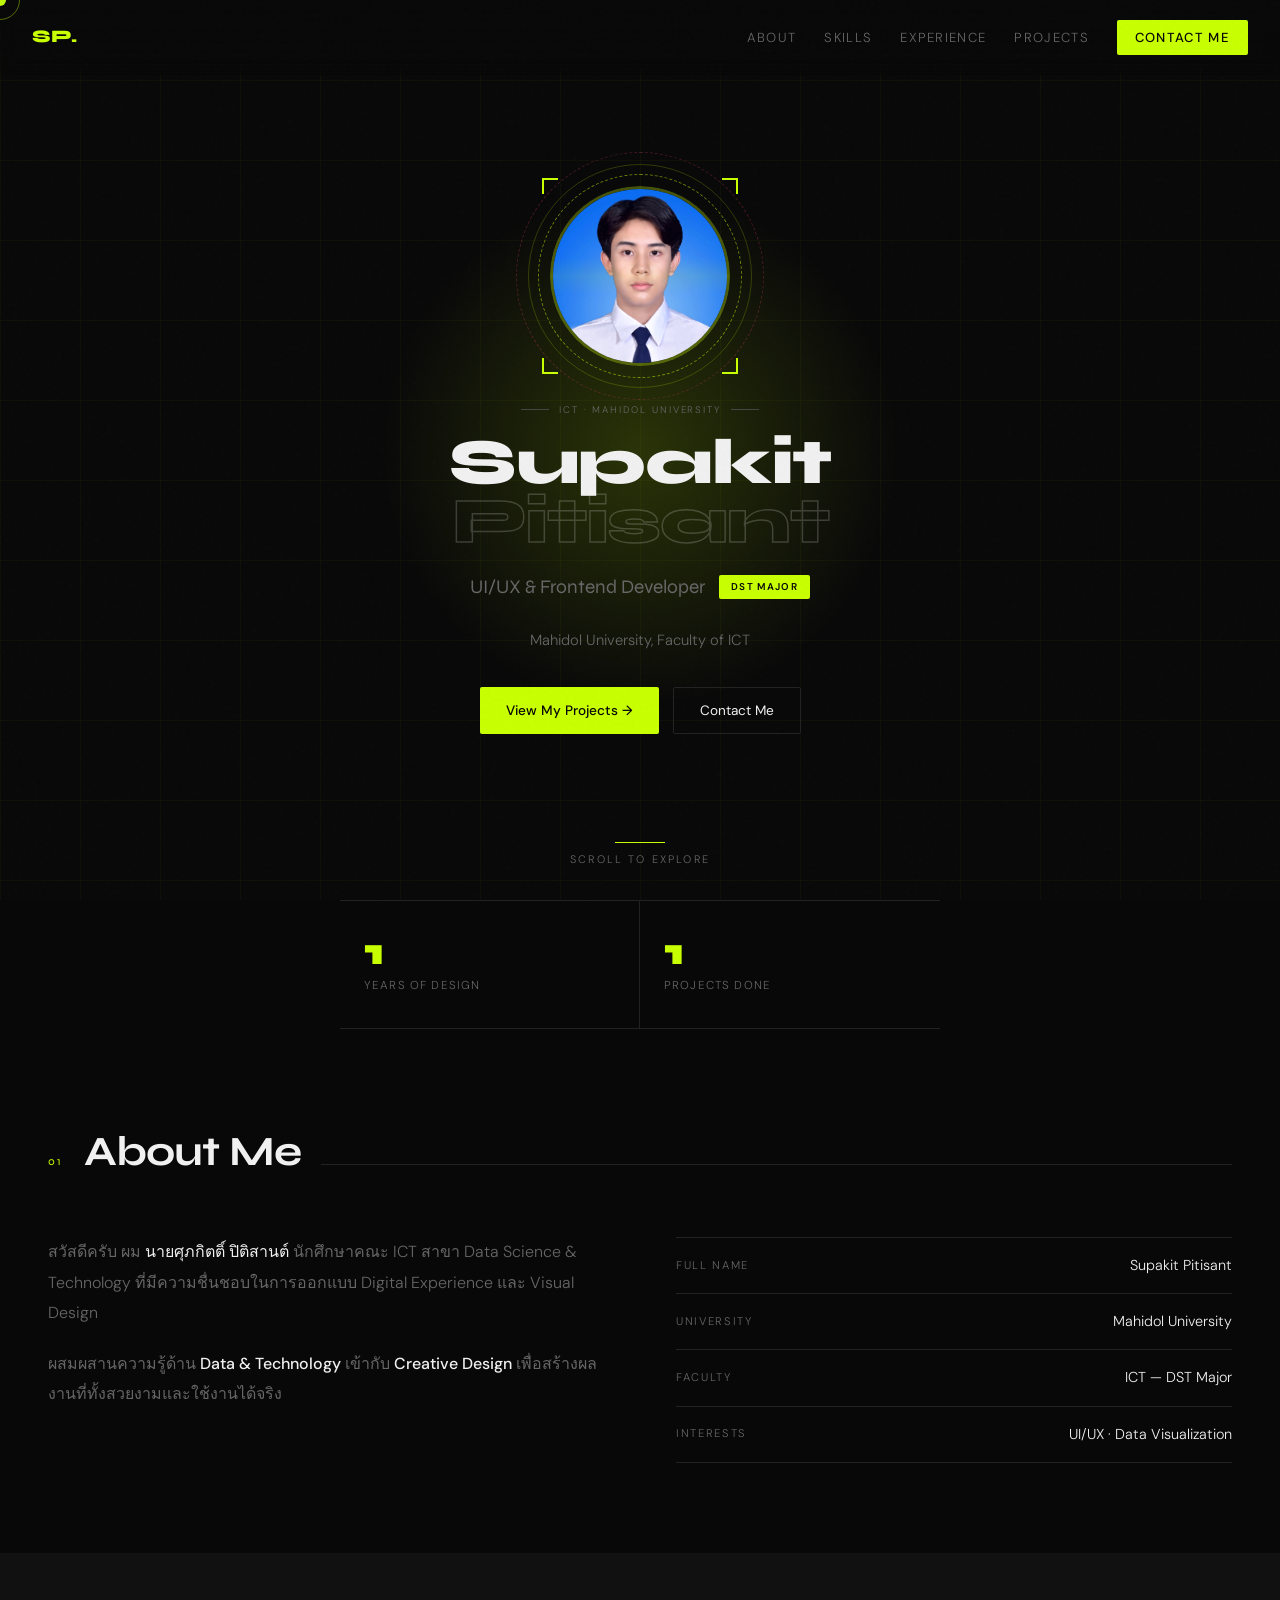
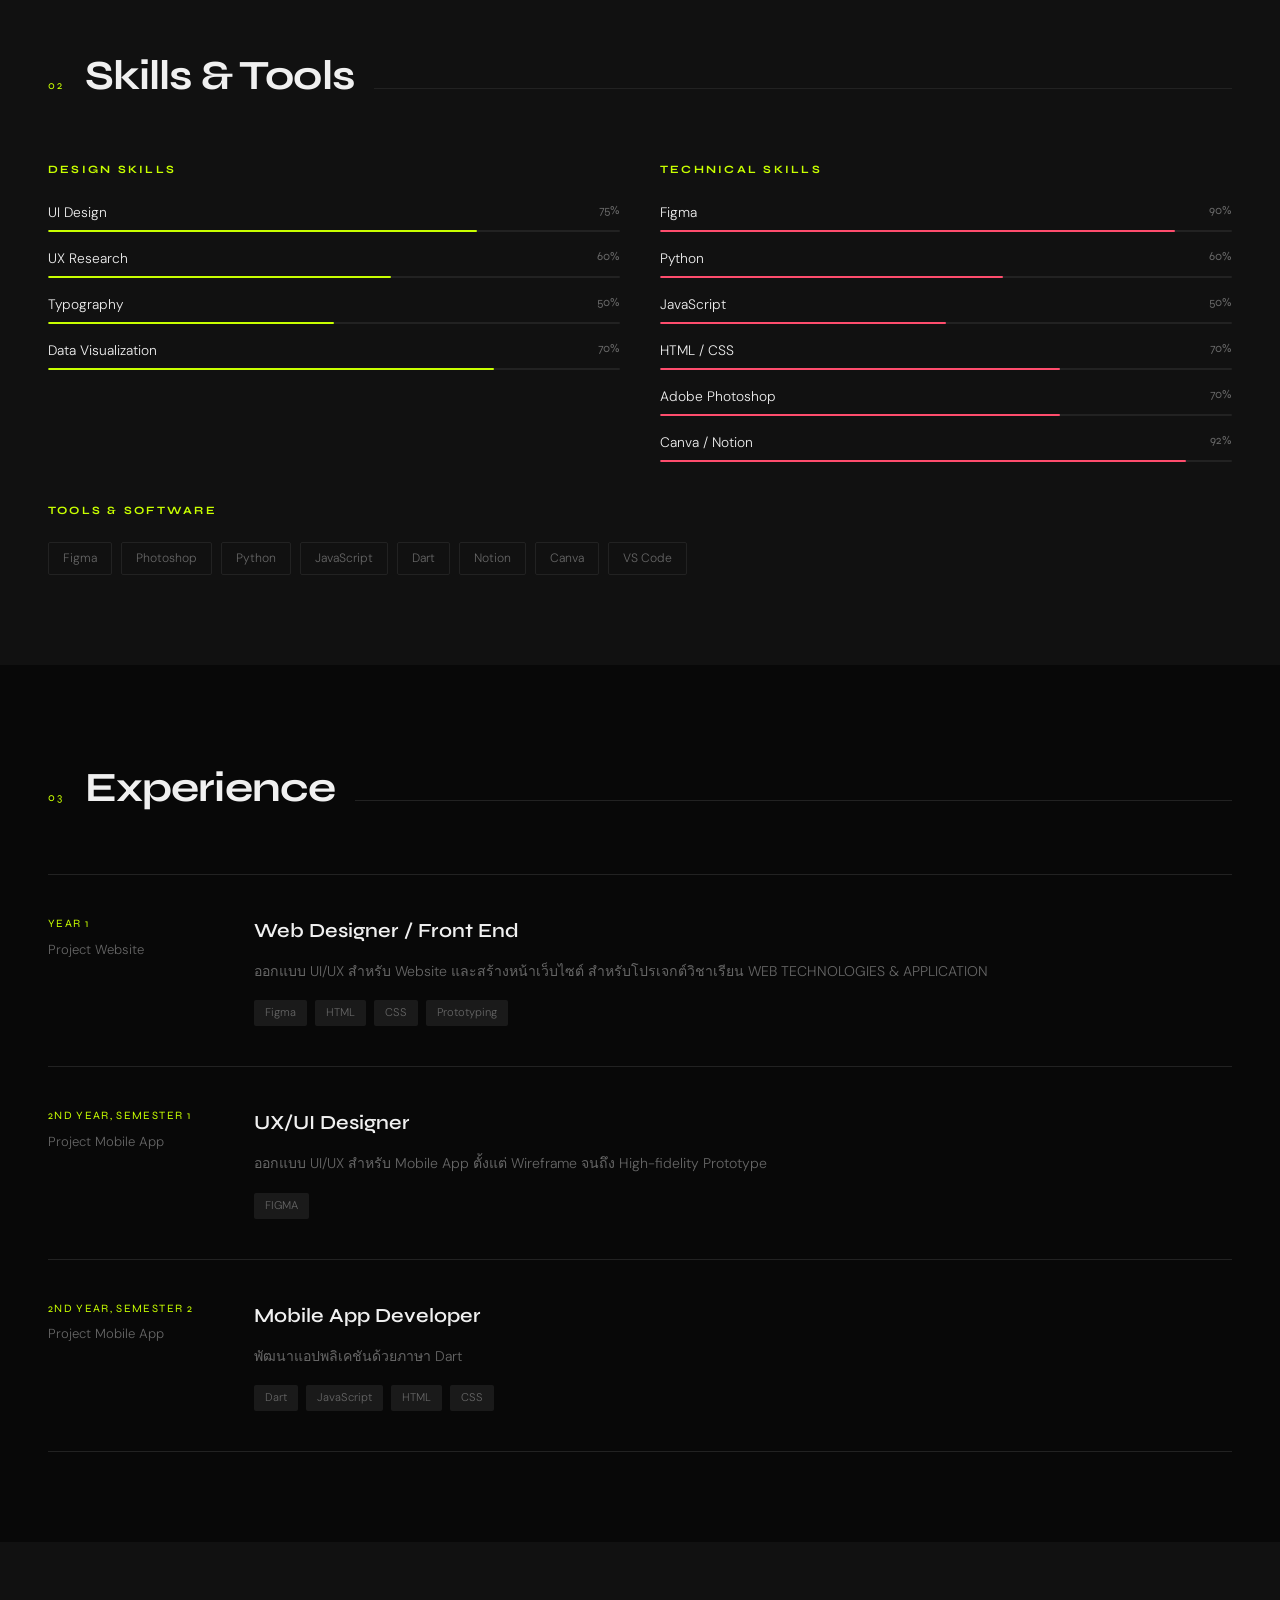
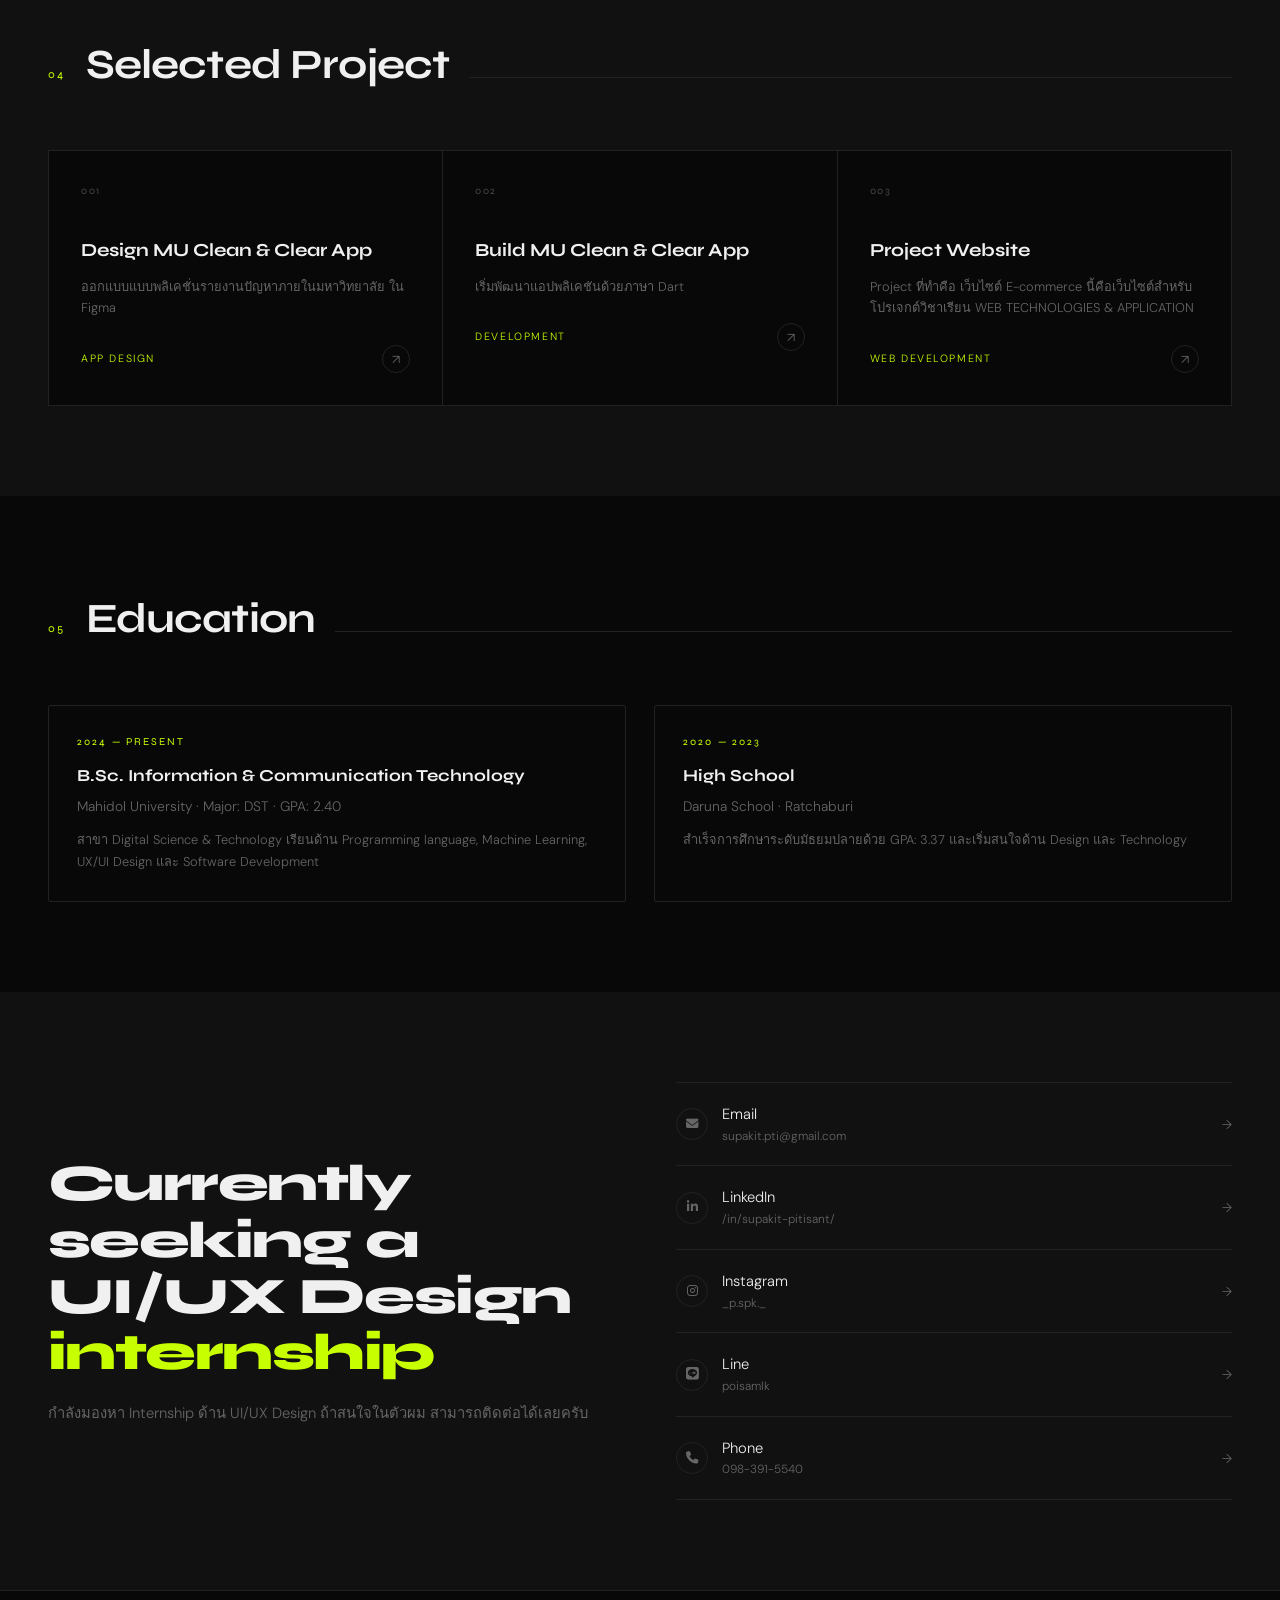
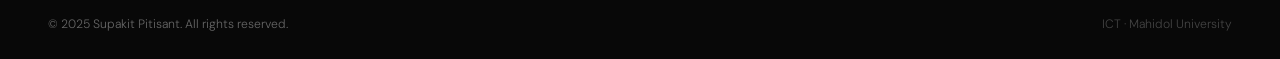
==== index.html @ c816678c "resume" ====
<!DOCTYPE html>
<html lang="th">
<head>
<meta charset="UTF-8">
<meta name="viewport" content="width=device-width, initial-scale=1.0">
<title>Supakit Pitisant</title>
<link href="https://fonts.googleapis.com/css2?family=Syne:wght@400;600;700;800&family=DM+Sans:wght@300;400;500&display=swap" rel="stylesheet">
<link rel="stylesheet" href="https://cdnjs.cloudflare.com/ajax/libs/font-awesome/6.5.0/css/all.min.css">
<link rel="stylesheet" href="style.css">
</head>
<body>

<div class="cursor" id="cursor"></div>
<div class="cursor-ring" id="cursorRing"></div>

<!-- Mobile Nav -->
<div class="mobile-nav" id="mobileNav">
  <button class="mobile-nav-close" id="navClose">&#x2715;</button>
  <a href="#about" onclick="closeMobileNav()">About</a>
  <a href="#skills" onclick="closeMobileNav()">Skills</a>
  <a href="#experience" onclick="closeMobileNav()">Experience</a>
  <a href="#Project" onclick="closeMobileNav()">Projects</a>
  <a href="#contact" onclick="closeMobileNav()">Contact</a>
</div>

<!-- Navigation -->
<nav id="mainNav">
  <div class="nav-logo">SP.</div>
  <div class="nav-links">
    <a href="#about">About</a>
    <a href="#skills">Skills</a>
    <a href="#experience">Experience</a>
    <a href="#Project">Projects</a>
    <a href="#contact" class="nav-cta">Contact Me</a>
  </div>
  <button class="nav-menu-btn" id="menuBtn" onclick="openMobileNav()">
    <span></span><span></span><span></span>
  </button>
</nav>

<!-- HERO -->
<section class="hero">
  <div class="hero-grid-bg"></div>
  <div class="hero-glow"></div>

  <!-- Photo -->
  <div class="hero-photo-section">
    <div class="photo-container">
      <div class="ring ring-1"></div>
      <div class="ring ring-2"></div>
      <div class="ring ring-3"></div>
      <div class="orbit-dot"></div>
      <div class="orbit-dot2"></div>
      <div class="brackets">
        <div class="bracket bracket-tl"></div>
        <div class="bracket bracket-tr"></div>
        <div class="bracket bracket-bl"></div>
        <div class="bracket bracket-br"></div>
      </div>
      <div class="photo-inner">
        <img class="hero-photo" src="photo.jpg" alt="Supakit Pitisant">
      </div>
    </div>
  </div>

  <!-- Text -->
  <div class="hero-content">
    <div class="hero-eyebrow">
      <div class="hero-eyebrow-line"></div>
      <span>ICT &middot; Mahidol University</span>
      <div class="hero-eyebrow-line"></div>
    </div>
    <h1 class="hero-name">
      Supakit<br>
      <span class="hero-name-outline">Pitisant</span>
    </h1>
    <div class="hero-title-row">
      <span class="hero-title-text">UI/UX &amp; Frontend Developer</span>
      <span class="hero-badge">DST Major</span>
    </div>
    <p class="hero-desc">Mahidol University, Faculty of ICT</p>
    <div class="hero-actions">
      <a href="#Project" class="btn-primary">View My Projects &rarr;</a>
      <a href="#contact" class="btn-secondary">Contact Me</a>
    </div>
  </div>

  <div class="hero-scroll">
    <div class="hero-scroll-line"></div>
    <span class="hero-scroll-text">Scroll to explore</span>
  </div>
</section>

<!-- STATS -->
<div class="stats-bar">
  <div class="stat-item reveal">
    <div class="stat-num" data-count="2">0</div>
    <div class="stat-label">Years of Design</div>
  </div>
  <div class="stat-item reveal reveal-delay-1">
    <div class="stat-num" data-count="2">0</div>
    <div class="stat-label">Projects Done</div>
  </div>
</div>

<!-- ABOUT -->
<section id="about">
  <div class="section-header">
    <span class="section-num">01</span>
    <h2 class="section-title">About Me</h2>
    <div class="section-line"></div>
  </div>
  <div class="about-grid">
    <div class="about-text reveal">
      <p>สวัสดีครับ ผม <strong>นายศุภกิตติ์ ปิติสานต์</strong> นักศึกษาคณะ ICT สาขา Data Science &amp; Technology ที่มีความชื่นชอบในการออกแบบ Digital Experience และ Visual Design</p>
      <p>ผสมผสานความรู้ด้าน <strong>Data &amp; Technology</strong> เข้ากับ <strong>Creative Design</strong> เพื่อสร้างผลงานที่ทั้งสวยงามและใช้งานได้จริง</p>
    </div>
    <div class="reveal reveal-delay-1">
      <div class="about-detail-item"><span class="about-detail-label">Full Name</span><span class="about-detail-value">Supakit Pitisant</span></div>
      <div class="about-detail-item"><span class="about-detail-label">University</span><span class="about-detail-value">Mahidol University</span></div>
      <div class="about-detail-item"><span class="about-detail-label">Faculty</span><span class="about-detail-value">ICT &mdash; DST Major</span></div>
      <div class="about-detail-item"><span class="about-detail-label">Interests</span><span class="about-detail-value">UI/UX &middot; Data Visualization </span></div>
  </div>
</section>

<!-- SKILLS -->
<section id="skills" class="skills-section">
  <div class="section-header">
    <span class="section-num">02</span>
    <h2 class="section-title">Skills &amp; Tools</h2>
    <div class="section-line"></div>
  </div>
  <div class="skills-grid">
    <div class="skill-category reveal">
      <h3>Design Skills</h3>
      <div class="skill-items">
        <div class="skill-item"><div class="skill-top"><span class="skill-name">UI Design</span><span class="skill-pct">75%</span></div><div class="skill-bar"><div class="skill-fill" style="--w:75%"></div></div></div>
        <div class="skill-item"><div class="skill-top"><span class="skill-name">UX Research</span><span class="skill-pct">60%</span></div><div class="skill-bar"><div class="skill-fill" style="--w:60%"></div></div></div>
        <div class="skill-item"><div class="skill-top"><span class="skill-name">Typography</span><span class="skill-pct">50%</span></div><div class="skill-bar"><div class="skill-fill" style="--w:50%"></div></div></div>
        <div class="skill-item"><div class="skill-top"><span class="skill-name">Data Visualization</span><span class="skill-pct">70%</span></div><div class="skill-bar"><div class="skill-fill" style="--w:78%"></div></div></div>
      </div>
    </div>
    <div class="skill-category reveal reveal-delay-1">
      <h3>Technical Skills</h3>
      <div class="skill-items">
        <div class="skill-item"><div class="skill-top"><span class="skill-name">Figma</span><span class="skill-pct">90%</span></div><div class="skill-bar"><div class="skill-fill r" style="--w:90%"></div></div></div>
        <div class="skill-item"><div class="skill-top"><span class="skill-name">Python</span><span class="skill-pct">60%</span></div><div class="skill-bar"><div class="skill-fill r" style="--w:60%"></div></div></div>
        <div class="skill-item"><div class="skill-top"><span class="skill-name">JavaScript</span><span class="skill-pct">50%</span></div><div class="skill-bar"><div class="skill-fill r" style="--w:50%"></div></div></div>
        <div class="skill-item"><div class="skill-top"><span class="skill-name">HTML / CSS</span><span class="skill-pct">70%</span></div><div class="skill-bar"><div class="skill-fill r" style="--w:70%"></div></div></div>
        <div class="skill-item"><div class="skill-top"><span class="skill-name">Adobe Photoshop</span><span class="skill-pct">70%</span></div><div class="skill-bar"><div class="skill-fill r" style="--w:70%"></div></div></div>
        <div class="skill-item"><div class="skill-top"><span class="skill-name">Canva / Notion</span><span class="skill-pct">92%</span></div><div class="skill-bar"><div class="skill-fill r" style="--w:92%"></div></div></div>
      </div>
    </div>
  </div>
  <div class="skill-category reveal" style="margin-top:40px">
    <h3>Tools &amp; Software</h3>
    <div class="tools-grid">
      <span class="tool-tag">Figma</span>
      <span class="tool-tag">Photoshop</span>
      <span class="tool-tag">Python</span>
      <span class="tool-tag">JavaScript</span>
      <span class="tool-tag">Dart</span>
      <span class="tool-tag">Notion</span>
      <span class="tool-tag">Canva</span>
      <span class="tool-tag">VS Code</span>
    </div>
  </div>
</section>

<!-- EXPERIENCE -->
<section id="experience">
  <div class="section-header">
    <span class="section-num">03</span>
    <h2 class="section-title">Experience</h2>
    <div class="section-line"></div>
  </div>
  <div>
    <div class="exp-item reveal">
      <div><div class="exp-period">Year 1</div><div class="exp-company">Project Website</div></div>
      <div><div class="exp-role">Web Designer / Front End</div><p class="exp-desc">ออกแบบ UI/UX สำหรับ Website และสร้างหน้าเว็บไซต์ สำหรับโปรเจกต์วิชาเรียน WEB TECHNOLOGIES & APPLICATION</p><div class="exp-tags"><span class="exp-tag">Figma</span><span class="exp-tag">HTML</span><span class="exp-tag">CSS</span><span class="exp-tag">Prototyping</span></div></div>
    </div>
    <div class="exp-item reveal reveal-delay-1">
      <div><div class="exp-period">2nd Year, Semester 1</div><div class="exp-company">Project Mobile App</div></div>
      <div><div class="exp-role">UX/UI Designer </div><p class="exp-desc">ออกแบบ UI/UX สำหรับ Mobile App ตั้งแต่ Wireframe จนถึง High-fidelity Prototype</p><div class="exp-tags"><span class="exp-tag">FIGMA</span></div></div>
    </div>
    <div class="exp-item reveal reveal-delay-2">
      <div><div class="exp-period">2nd Year, Semester 2</div><div class="exp-company">Project Mobile App</div></div>
      <div><div class="exp-role">Mobile App Developer</div><p class="exp-desc">พัฒนาแอปพลิเคชันด้วยภาษา Dart</p><div class="exp-tags"><span class="exp-tag">Dart</span><span class="exp-tag">JavaScript</span><span class="exp-tag">HTML</span><span class="exp-tag">CSS</span></div></div>
    </div>
  </div>
</section>

<!-- Project -->
<section id="Project" class="Projects-section">
  <div class="section-header">
    <span class="section-num">04</span>
    <h2 class="section-title">Selected Project</h2>
    <div class="section-line"></div>
  </div>
  <div class="Projects-grid">
    <a href="Project1.html" class="Project-item reveal"><div class="Project-num">001</div><div class="Project-title">Design MU Clean & Clear App</div><p class="Project-desc">ออกแบบแบบพลิเคชั่นรายงานปัญหาภายในมหาวิทยาลัย ใน Figma</p><div class="Project-footer"><span class="Project-type">App Design</span><div class="Project-arrow">&#x2197;</div></div></a>
    <a href="Project2.html" class="Project-item reveal reveal-delay-1"><div class="Project-num">002</div><div class="Project-title">Build MU Clean & Clear App</div><p class="Project-desc">เริ่มพัฒนาแอปพลิเคชันด้วยภาษา Dart</p><div class="Project-footer"><span class="Project-type">Development</span><div class="Project-arrow">&#x2197;</div></div></a>
    <a href="Project3.html" class="Project-item reveal reveal-delay-2"><div class="Project-num">003</div><div class="Project-title">Project Website</div><p class="Project-desc">Project ที่ทำคือ เว็บไซต์ E-commerce นี้คือเว็บไซต์สำหรับโปรเจกต์วิชาเรียน WEB TECHNOLOGIES & APPLICATION</p><div class="Project-footer"><span class="Project-type">Web Development</span><div class="Project-arrow">&#x2197;</div></div></a>
  </div>
</section>

<!-- EDUCATION -->
<section id="education">
  <div class="section-header">
    <span class="section-num">05</span>
    <h2 class="section-title">Education</h2>
    <div class="section-line"></div>
  </div>
  <div class="edu-grid">
    <div class="edu-item reveal">
      <div class="edu-year">2024 &mdash; Present</div>
      <div class="edu-degree">B.Sc. Information &amp; Communication Technology</div>
      <div class="edu-school">Mahidol University &middot; Major: DST &middot;  GPA: 2.40</div>
      <p class="edu-desc">สาขา Digital Science &amp; Technology เรียนด้าน Programming language, Machine Learning, UX/UI Design และ Software Development</p>
    </div>
    <div class="edu-item reveal reveal-delay-1">
      <div class="edu-year">2020 &mdash; 2023</div>
      <div class="edu-degree">High School</div>
      <div class="edu-school">Daruna School &middot; Ratchaburi</div>
      <p class="edu-desc">สำเร็จการศึกษาระดับมัธยมปลายด้วย GPA: 3.37 และเริ่มสนใจด้าน Design และ Technology</p>
    </div>
  </div>
</section>

<!-- CONTACT -->
<section id="contact" class="contact-section">
  <div class="contact-grid">
    <div class="contact-left reveal">
      <h2>Currently seeking a UI/UX Design<br><span>internship</span></h2>
      <p>กำลังมองหา Internship ด้าน UI/UX Design ถ้าสนใจในตัวผม สามารถติดต่อได้เลยครับ</p>
    </div>
    <div class="contact-links reveal reveal-delay-1">
      <a href="mailto:supakit.pti@gmail.com" class="contact-link">
        <div class="contact-link-left"><div class="contact-link-icon"><i class="fa-solid fa-envelope"></i></div><div><div class="contact-link-name">Email</div><div class="contact-link-handle">supakit.pti@gmail.com</div></div></div>
        <span class="contact-link-arrow">&rarr;</span>
      </a>
      <a href="https://www.linkedin.com/in/supakit-pitisant/" class="contact-link" target="_blank">
        <div class="contact-link-left"><div class="contact-link-icon"><i class="fa-brands fa-linkedin-in"></i></div><div><div class="contact-link-name">LinkedIn</div><div class="contact-link-handle">/in/supakit-pitisant/</div></div></div>
        <span class="contact-link-arrow">&rarr;</span>
      </a>
      <a href="https://www.instagram.com/_p.spk._/" class="contact-link" target="_blank">
        <div class="contact-link-left"><div class="contact-link-icon"><i class="fa-brands fa-instagram"></i></div><div><div class="contact-link-name">Instagram</div><div class="contact-link-handle">_p.spk._</div></div></div>
        <span class="contact-link-arrow">&rarr;</span>
      </a>
      <a href="https://line.me/ti/p/kEyhdlgzWU" class="contact-link" target="_blank">
        <div class="contact-link-left"><div class="contact-link-icon"><i class="fa-brands fa-line"></i></div><div><div class="contact-link-name">Line</div><div class="contact-link-handle">poisamlk</div></div></div>
        <span class="contact-link-arrow">&rarr;</span>
      </a>
      <a href="tel:+66989895540" class="contact-link">
        <div class="contact-link-left"><div class="contact-link-icon"><i class="fa-solid fa-phone"></i></div><div><div class="contact-link-name">Phone</div><div class="contact-link-handle">098-391-5540</div></div></div>
        <span class="contact-link-arrow">&rarr;</span>
      </a>
    </div>
  </div>
</section>

<footer>
  <span class="footer-copy">&copy; 2025 Supakit Pitisant. All rights reserved.</span>
  <span class="footer-made">ICT &middot; Mahidol University</span>
</footer>

<script src="script.js"></script>
</body>
</html>
---- style.css ----
/* ===== RESET & VARIABLES ===== */
:root {
  --bg: #080808;
  --surface: #111;
  --surface2: #1a1a1a;
  --border: #222;
  --accent: #C8FF00;
  --accent2: #FF4D6D;
  --text: #F0F0F0;
  --muted: #666;
  --muted2: #444;
}

*, *::before, *::after { box-sizing: border-box; margin: 0; padding: 0; }
html { scroll-behavior: smooth; }
body {
  background: var(--bg);
  color: var(--text);
  font-family: "DM Sans", sans-serif;
  font-weight: 300;
  line-height: 1.6;
  overflow-x: hidden;
  cursor: none;
}
body::before {
  content: "";
  position: fixed;
  inset: 0;
  background-image: url("data:image/svg+xml,%3Csvg viewBox='0 0 256 256' xmlns='http://www.w3.org/2000/svg'%3E%3Cfilter id='n'%3E%3CfeTurbulence type='fractalNoise' baseFrequency='0.9' numOctaves='4' stitchTiles='stitch'/%3E%3C/filter%3E%3Crect width='100%25' height='100%25' filter='url(%23n)' opacity='0.04'/%3E%3C/svg%3E");
  pointer-events: none;
  z-index: 1000;
  opacity: .5;
}

/* ===== CURSOR ===== */
.cursor {
  position: fixed; width: 12px; height: 12px;
  background: var(--accent); border-radius: 50%;
  pointer-events: none; z-index: 9999;
  transform: translate(-50%, -50%);
  transition: width .3s, height .3s;
  mix-blend-mode: difference;
}
.cursor-ring {
  position: fixed; width: 40px; height: 40px;
  border: 1px solid rgba(200,255,0,.4); border-radius: 50%;
  pointer-events: none; z-index: 9998;
  transform: translate(-50%, -50%);
  transition: width .3s, height .3s, border-color .3s;
}
.cursor.hover { width: 20px; height: 20px; }
.cursor-ring.hover { width: 60px; height: 60px; border-color: var(--accent); }

/* ===== NAVIGATION ===== */
nav {
  position: fixed; top: 0; left: 0; right: 0;
  z-index: 100; padding: 20px 32px;
  display: flex; justify-content: space-between; align-items: center;
  background: linear-gradient(to bottom, rgba(8,8,8,.9), transparent);
  backdrop-filter: blur(10px);
  transition: background .3s;
}
.nav-logo { font-family: "Syne", sans-serif; font-weight: 800; font-size: 1.1rem; color: var(--accent); }
.nav-links { display: flex; gap: 28px; align-items: center; }
.nav-links a {
  color: var(--muted); text-decoration: none;
  font-size: .82rem; letter-spacing: .1em; text-transform: uppercase;
  transition: color .3s; cursor: none;
}
.nav-links a:hover { color: var(--accent); }
.nav-cta { background: var(--accent) !important; color: var(--bg) !important; padding: 7px 18px !important; border-radius: 2px; font-weight: 500 !important; }
.nav-cta:hover { background: #fff !important; }
.nav-menu-btn { display: none; flex-direction: column; gap: 5px; background: none; border: none; cursor: none; padding: 4px; }
.nav-menu-btn span { display: block; width: 22px; height: 1.5px; background: var(--text); }
.mobile-nav {
  display: none; position: fixed; inset: 0;
  background: var(--bg); z-index: 99;
  flex-direction: column; justify-content: center; align-items: center; gap: 32px;
}
.mobile-nav.open { display: flex; }
.mobile-nav a { font-family: "Syne", sans-serif; font-size: 1.8rem; font-weight: 700; color: var(--text); text-decoration: none; transition: color .3s; cursor: none; }
.mobile-nav a:hover { color: var(--accent); }
.mobile-nav-close { position: absolute; top: 20px; right: 32px; font-size: 1.5rem; background: none; border: none; color: var(--text); cursor: none; }

/* ===== HERO ===== */
.hero {
  min-height: 100vh;
  display: flex; flex-direction: column;
  justify-content: center; align-items: center;
  padding: 100px 20px 80px;
  position: relative; overflow: hidden; text-align: center;
}
.hero-grid-bg {
  position: absolute; inset: 0;
  background-image: linear-gradient(rgba(200,255,0,.03) 1px, transparent 1px), linear-gradient(90deg, rgba(200,255,0,.03) 1px, transparent 1px);
  background-size: 80px 80px;
  animation: gridShift 20s linear infinite;
}
@keyframes gridShift { 0% { transform: translateY(0); } 100% { transform: translateY(80px); } }

.hero-glow {
  position: absolute; width: 700px; height: 500px;
  background: radial-gradient(circle, rgba(200, 255, 0, 0.171) 0%, transparent 60%);
  top: 50%; left: 50%; transform: translate(-50%, -50%);
  border-radius: 50%;
  animation: glowPulse 4.5s ease-in-out infinite;
  pointer-events: none;
}
@keyframes glowPulse {
  0%, 100% { opacity: .5; transform: translate(-50%, -50%) scale(1); }
  50% { opacity: 1; transform: translate(-50%, -50%) scale(1.1); }
}

/* ===== PHOTO FRAME ===== */
.hero-photo-section {
  position: relative; z-index: 1;
  margin-bottom: 36px;
  opacity: 0; animation: fadeUp .9s ease forwards .1s;
}
.photo-container { position: relative; width: 180px; height: 180px; margin: 0 auto; }
.ring { position: absolute; border-radius: 50%; pointer-events: none; }
.ring-1 { inset: -12px; border: 1.5px dashed rgba(200,255,0,.5); animation: spinCW 8s linear infinite; }
.ring-2 { inset: -22px; border: 1px solid rgba(200,255,0,.2); animation: spinCCW 12s linear infinite; }
.ring-3 { inset: -34px; border: 1.5px dashed rgba(255,77,109,.25); animation: spinCW 18s linear infinite; }
.brackets { position: absolute; inset: -8px; animation: bracketPulse 3s ease-in-out infinite; }
.bracket { position: absolute; width: 16px; height: 16px; border-color: var(--accent); border-style: solid; }
.bracket-tl { top: 0; left: 0; border-width: 2px 0 0 2px; }
.bracket-tr { top: 0; right: 0; border-width: 2px 2px 0 0; }
.bracket-bl { bottom: 0; left: 0; border-width: 0 0 2px 2px; }
.bracket-br { bottom: 0; right: 0; border-width: 0 2px 2px 0; }
@keyframes bracketPulse { 0%, 100% { inset: -8px; opacity: 1; } 50% { inset: -14px; opacity: .6; } }
.orbit-dot {
  position: absolute; width: 7px; height: 7px;
  top: 50%; left: 50%; margin: -3.5px;
  border-radius: 50%; background: var(--accent); box-shadow: 0 0 10px var(--accent);
  animation: orbitDot 3s linear infinite;
}
@keyframes orbitDot { 0% { transform: rotate(0deg) translateX(102px); } 100% { transform: rotate(360deg) translateX(102px); } }
.orbit-dot2 {
  position: absolute; width: 5px; height: 5px;
  top: 50%; left: 50%; margin: -2.5px;
  border-radius: 50%; background: var(--accent2); box-shadow: 0 0 8px var(--accent2);
  animation: orbitDot2 5s linear infinite;
}
@keyframes orbitDot2 { 0% { transform: rotate(180deg) translateX(112px); } 100% { transform: rotate(540deg) translateX(112px); } }
.photo-inner { position: relative; width: 180px; height: 180px; border-radius: 50%; overflow: hidden; }
.photo-inner::after {
  content: ""; position: absolute; inset: 0;
  background: linear-gradient(180deg, transparent 40%, rgba(200,255,0,.08) 50%, transparent 60%);
  animation: scanLine 3s ease-in-out infinite; border-radius: 50%;
}
@keyframes scanLine { 0%, 100% { transform: translateY(-100%); } 50% { transform: translateY(100%); } }
.hero-photo { width: 100%; height: 100%; object-fit: cover; object-position: top; border-radius: 50%; filter: grayscale(10%) contrast(1.08); border: 3px solid rgba(200,255,0,.3); }
@keyframes spinCW { 0% { transform: rotate(0deg); } 100% { transform: rotate(360deg); } }
@keyframes spinCCW { 0% { transform: rotate(0deg); } 100% { transform: rotate(-360deg); } }

/* ===== HERO TEXT ===== */
.hero-content { position: relative; z-index: 1; width: 100%; max-width: 550px; display: flex; flex-direction: column; align-items: center;}
.hero-eyebrow { display: flex; align-items: center; justify-content: center; gap: 10px; margin-bottom: 16px; opacity: 0; animation: fadeUp .8s ease forwards .3s; }
.hero-eyebrow span { font-size: .6rem; letter-spacing: .2em; text-transform: uppercase; color: var(--muted); }
.hero-eyebrow-line { width: 28px; height: 1px; background: var(--muted2); }
.hero-name {
  font-family: "Syne", sans-serif;
  font-size: clamp(3rem, 5vw, 7.5rem);
  font-weight: 800; line-height: .93; letter-spacing: -.02em;
  opacity: 0; animation: fadeUp .9s ease forwards .5s;
  width: 100%; text-align: center; display: block; margin: 0 auto;
}
.hero-name-outline { display: block; color: transparent; -webkit-text-stroke: 1.5px rgba(240,240,240,.2); }
.hero-title-row { display: flex; align-items: center; justify-content: center; gap: 14px; margin-top: 20px; margin-bottom: 24px; flex-wrap: wrap; opacity: 0; animation: fadeUp .8s ease forwards .7s; }
.hero-title-text { font-family: "Syne", sans-serif; font-size: clamp(.9rem, 3.5vw, 1.2rem); font-weight: 400; color: var(--muted); }
.hero-badge { background: var(--accent); color: var(--bg); font-size: .62rem; font-weight: 600; letter-spacing: .12em; text-transform: uppercase; padding: 4px 12px; border-radius: 2px; }
.hero-desc { max-width: 440px; color: var(--muted); font-size: .92rem; line-height: 1.9; opacity: 0; animation: fadeUp .8s ease forwards .9s; text-align: center; }
.hero-actions { display: flex; gap: 14px; margin-top: 32px; justify-content: center; flex-wrap: wrap; opacity: 0; animation: fadeUp .8s ease forwards 1.1s; }
.btn-primary {
  background: var(--accent); color: var(--bg); border: none;
  padding: 12px 26px; font-family: "DM Sans", sans-serif;
  font-size: .85rem; font-weight: 500; cursor: none;
  text-decoration: none; display: inline-flex; align-items: center; gap: 8px;
  transition: background .3s, transform .3s; border-radius: 2px;
}
.btn-primary:hover { background: #fff; transform: translateY(-2px); }
.btn-secondary {
  background: transparent; color: var(--text); border: 1px solid var(--border);
  padding: 12px 26px; font-family: "DM Sans", sans-serif;
  font-size: .85rem; font-weight: 400; cursor: none;
  text-decoration: none; display: inline-flex; align-items: center; gap: 8px;
  transition: border-color .3s, color .3s, transform .3s; border-radius: 2px;
}
.btn-secondary:hover { border-color: var(--accent); color: var(--accent); transform: translateY(-2px); }
.hero-scroll { position: absolute; bottom: 32px; left: 0; right: 0; margin: 0 auto; width: fit-content; display: flex; flex-direction: column; align-items: center; justify-content: center; gap: 8px; opacity: 0; animation: fadeUp .8s ease forwards 1.3s; }
.hero-scroll-line { width: 50px; height: 1px; background: var(--muted2); overflow: hidden; }
.hero-scroll-line::after { content: ""; display: block; width: 100%; height: 100%; background: var(--accent); animation: scrollLine 2s ease-in-out infinite; }
@keyframes scrollLine { 0% { transform: translateX(-100%); } 100% { transform: translateX(100%); } }
.hero-scroll-text { font-size: .68rem; letter-spacing: .2em; text-transform: uppercase; color: var(--muted); }

/* ===== STATS ===== */
.stats-bar { border-top: 1px solid var(--border); border-bottom: 1px solid var(--border); display: grid; grid-template-columns: repeat(2, 1fr); max-width: 600px; margin: 0 auto; }
.stat-item { padding: 32px 24px; border-right: 1px solid var(--border); position: relative; overflow: hidden; transition: background .4s; }
.stat-item:last-child { border-right: none; }
.stat-item::before { content: ""; position: absolute; bottom: 0; left: 0; right: 0; height: 2px; background: var(--accent); transform: scaleX(0); transition: transform .4s; transform-origin: left; }
.stat-item:hover::before { transform: scaleX(1); }
.stat-item:hover { background: var(--surface); }
.stat-num { font-family: "Syne", sans-serif; font-size: 2.4rem; font-weight: 800; color: var(--accent); line-height: 1; margin-bottom: 6px; }
.stat-label { font-size: .72rem; color: var(--muted); letter-spacing: .1em; text-transform: uppercase; }

/* ===== SECTIONS ===== */
section { padding: 90px 48px; }
.section-header { display: flex; align-items: baseline; gap: 20px; margin-bottom: 52px; }
.section-num { font-family: "Syne", sans-serif; font-size: .72rem; color: var(--accent); letter-spacing: .2em; }
.section-title { font-family: "Syne", sans-serif; font-size: clamp(1.8rem, 3.5vw, 2.6rem); font-weight: 700; letter-spacing: -.02em; }
.section-line { flex: 1; height: 1px; background: var(--border); margin-bottom: 4px; }

/* ===== ABOUT ===== */
.about-grid { display: grid; grid-template-columns: 1fr 1fr; gap: 72px; align-items: start; }
.about-text p { color: var(--muted); font-size: 1rem; line-height: 1.9; margin-bottom: 20px; }
.about-text p strong { color: var(--text); font-weight: 500; }
.about-detail-item { display: flex; justify-content: space-between; align-items: center; padding: 16px 0; border-bottom: 1px solid var(--border); }
.about-detail-item:first-child { border-top: 1px solid var(--border); }
.about-detail-label { font-size: .7rem; letter-spacing: .15em; text-transform: uppercase; color: var(--muted); }
.about-detail-value { font-size: .9rem; }

/* ===== SKILLS ===== */
.skills-section { background: var(--surface); }
.skills-grid { display: grid; grid-template-columns: repeat(2, 1fr); gap: 40px; }
.skill-category h3 { font-family: "Syne", sans-serif; font-size: .7rem; letter-spacing: .2em; text-transform: uppercase; color: var(--accent); margin-bottom: 22px; }
.skill-items { display: flex; flex-direction: column; gap: 15px; }
.skill-top { display: flex; justify-content: space-between; margin-bottom: 7px; }
.skill-name { font-size: .86rem; }
.skill-pct { font-size: .76rem; color: var(--muted); font-family: "Syne", sans-serif; }
.skill-bar { height: 2px; background: var(--border); border-radius: 1px; overflow: hidden; }
.skill-fill { height: 100%; background: var(--accent); border-radius: 1px; width: 0; transition: width 1.2s cubic-bezier(.4,0,.2,1); }
.skill-fill.animate { width: var(--w); }
.skill-fill.r { background: var(--accent2); }
.tools-grid { display: flex; flex-wrap: wrap; gap: 9px; margin-top: 8px; }
.tool-tag { border: 1px solid var(--border); padding: 6px 14px; font-size: .76rem; color: var(--muted); transition: border-color .3s, color .3s; border-radius: 2px; cursor: none; }
.tool-tag:hover { border-color: var(--accent); color: var(--accent); }

/* ===== EXPERIENCE ===== */
.exp-item { display: grid; grid-template-columns: 170px 1fr; gap: 36px; padding: 40px 0; border-bottom: 1px solid var(--border); }
.exp-item:first-child { border-top: 1px solid var(--border); }
.exp-period { font-family: "Syne", sans-serif; font-size: .7rem; letter-spacing: .12em; color: var(--accent); text-transform: uppercase; margin-bottom: 6px; }
.exp-company { font-size: .82rem; color: var(--muted); }
.exp-role { font-family: "Syne", sans-serif; font-size: 1.25rem; font-weight: 600; margin-bottom: 12px; }
.exp-desc { color: var(--muted); font-size: .88rem; line-height: 1.8; margin-bottom: 16px; }
.exp-tags { display: flex; flex-wrap: wrap; gap: 8px; }
.exp-tag { background: var(--surface2); font-size: .7rem; padding: 4px 11px; color: var(--muted); border-radius: 2px; }

/* ===== Projects ===== */
.Projects-section { background: var(--surface); }
.Projects-grid { display: grid; grid-template-columns: repeat(3, 1fr); gap: 1px; background: var(--border); border: 1px solid var(--border); }
.Project-item { background: var(--bg); padding: 32px; position: relative; overflow: hidden; transition: background .4s; cursor: none; color: var(--text); text-decoration: none; }
.Project-item:hover { background: var(--surface2); }
.Project-num { font-family: "Syne", sans-serif; font-size: .66rem; color: var(--muted2); letter-spacing: .15em; margin-bottom: 36px; }
.Project-title { font-family: "Syne", sans-serif; font-size: 1.15rem; font-weight: 700; margin-bottom: 10px; color: var(--text); }
.Project-desc { font-size: .8rem; color: var(--muted); line-height: 1.7; margin-bottom: 26px; }
.Project-footer { display: flex; justify-content: space-between; align-items: center; }
.Project-type { font-size: .66rem; color: var(--accent); letter-spacing: .15em; text-transform: uppercase; }
.Project-arrow { width: 28px; height: 28px; border: 1px solid var(--border); display: flex; align-items: center; justify-content: center; font-size: .82rem; color: var(--muted); transition: border-color .3s, color .3s, transform .3s; border-radius: 50%; }
.Project-item:hover .Project-arrow { border-color: var(--accent); color: var(--accent); transform: rotate(45deg); }

/* ===== EDUCATION ===== */
.edu-grid { display: grid; grid-template-columns: 1fr 1fr; gap: 28px; }
.edu-item { border: 1px solid var(--border); padding: 28px; transition: border-color .4s; border-radius: 2px; }
.edu-item:hover { border-color: var(--accent); }
.edu-year { font-family: "Syne", sans-serif; font-size: .66rem; letter-spacing: .2em; color: var(--accent); text-transform: uppercase; margin-bottom: 12px; }
.edu-degree { font-family: "Syne", sans-serif; font-size: 1.05rem; font-weight: 700; margin-bottom: 6px; }
.edu-school { font-size: .86rem; color: var(--muted); margin-bottom: 12px; }
.edu-desc { font-size: .8rem; color: var(--muted); line-height: 1.7; }

/* ===== CONTACT ===== */
.contact-section { background: var(--surface); position: relative; overflow: hidden; }
.contact-grid { display: grid; grid-template-columns: 1fr 1fr; gap: 72px; align-items: center; }
.contact-left h2 { font-family: "Syne", sans-serif; font-size: clamp(2rem, 4vw, 3.2rem); font-weight: 800; line-height: 1.1; letter-spacing: -.03em; margin-bottom: 18px; }
.contact-left h2 span { color: var(--accent); }
.contact-left p { color: var(--muted); line-height: 1.8; font-size: .92rem; }
.contact-links { display: flex; flex-direction: column; }
.contact-link { display: flex; justify-content: space-between; align-items: center; padding: 20px 0; border-bottom: 1px solid var(--border); text-decoration: none; color: var(--text); transition: padding-left .3s; cursor: none; }
.contact-link:first-child { border-top: 1px solid var(--border); }
.contact-link:hover { padding-left: 12px; }
.contact-link:hover .contact-link-name { color: var(--accent); }
.contact-link-left { display: flex; align-items: center; gap: 14px; }
.contact-link-icon { width: 32px; height: 32px; border: 1px solid var(--border); display: flex; align-items: center; justify-content: center; font-size: .78rem; border-radius: 50%; color: var(--muted); transition: border-color .3s, color .3s; }
.contact-link:hover .contact-link-icon { border-color: var(--accent); color: var(--accent); }
.contact-link-name { font-size: .92rem; transition: color .3s; }
.contact-link-handle { font-size: .74rem; color: var(--muted); }
.contact-link-arrow { color: var(--muted); font-size: .82rem; transition: transform .3s, color .3s; }
.contact-link:hover .contact-link-arrow { transform: translateX(6px); color: var(--accent); }

/* ===== FOOTER ===== */
footer { padding: 24px 48px; border-top: 1px solid var(--border); display: flex; justify-content: space-between; align-items: center; }
.footer-copy { font-size: .76rem; color: var(--muted); }
.footer-made { font-size: .76rem; color: var(--muted2); }

/* ===== ANIMATIONS ===== */
@keyframes fadeUp { from { opacity: 0; transform: translateY(28px); } to { opacity: 1; transform: translateY(0); } }
.reveal { opacity: 0; transform: translateY(36px); transition: opacity .8s ease, transform .8s ease; }
.reveal.visible { opacity: 1; transform: translateY(0); }
.reveal-delay-1 { transition-delay: .12s; }
.reveal-delay-2 { transition-delay: .24s; }
.reveal-delay-3 { transition-delay: .36s; }

/* ===== RESPONSIVE ===== */
@media (max-width: 1024px) {
  nav { padding: 18px 20px; }
  .nav-links { display: none; }
  .nav-menu-btn { display: flex; }
  section { padding: 64px 20px; }
  .stat-item { padding: 24px 20px; }
  .stat-item:nth-child(2) { border-right: none; }
  .about-grid, .contact-grid { grid-template-columns: 1fr; gap: 40px; }
  .skills-grid { grid-template-columns: 1fr; }
  .Projects-grid { grid-template-columns: 1fr 1fr; }
  .exp-item { grid-template-columns: 1fr; gap: 8px; }
  .edu-grid { grid-template-columns: 1fr; }
  footer { flex-direction: column; gap: 8px; text-align: center; }
}
@media (max-width: 600px) {
  .hero { padding: 90px 16px 70px; }
  .hero-name { font-size: clamp(2rem, 13vw, 3.5rem); }
  .Projects-grid { grid-template-columns: 1fr; }
  .stats-bar { grid-template-columns: 1fr 1fr; }
  .stat-num { font-size: 2rem; }
  .section-line { display: none; }
  .photo-container { width: 130px; height: 130px; }
  .photo-inner { width: 130px; height: 130px; }
}
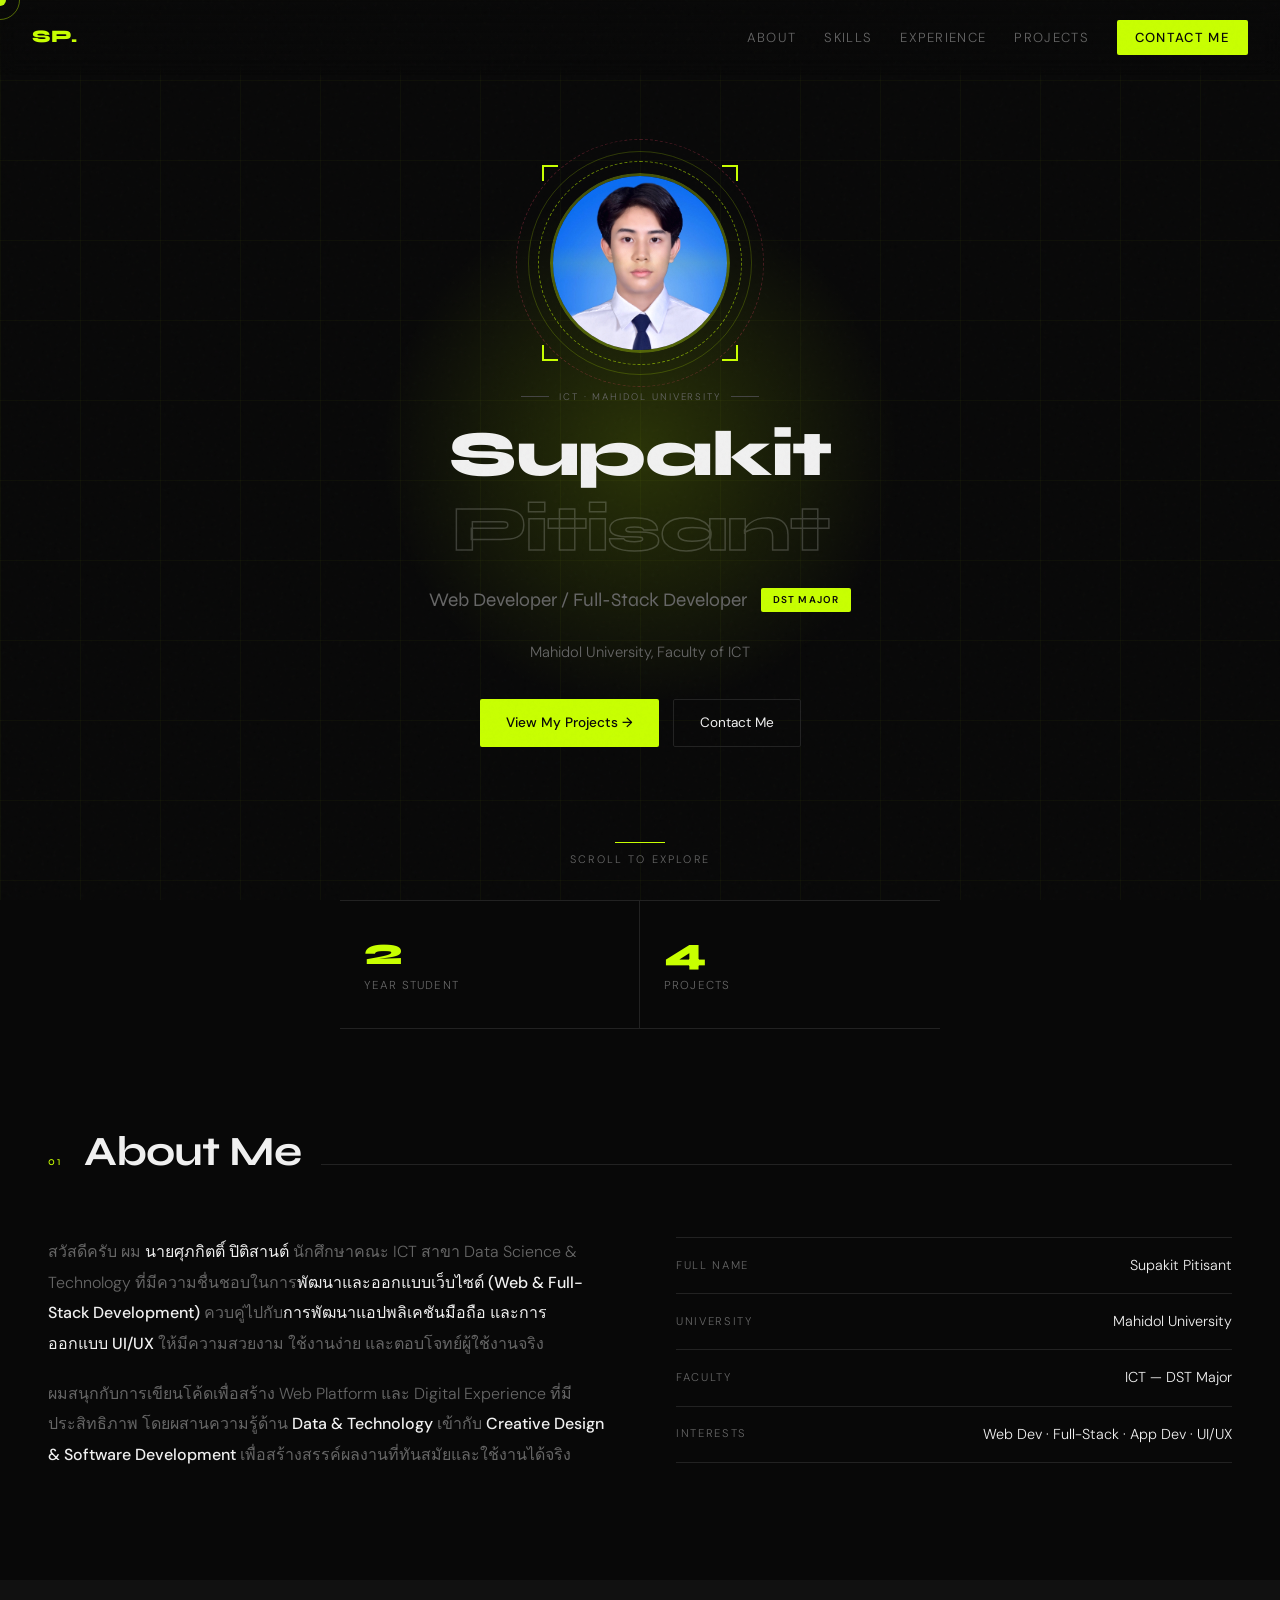
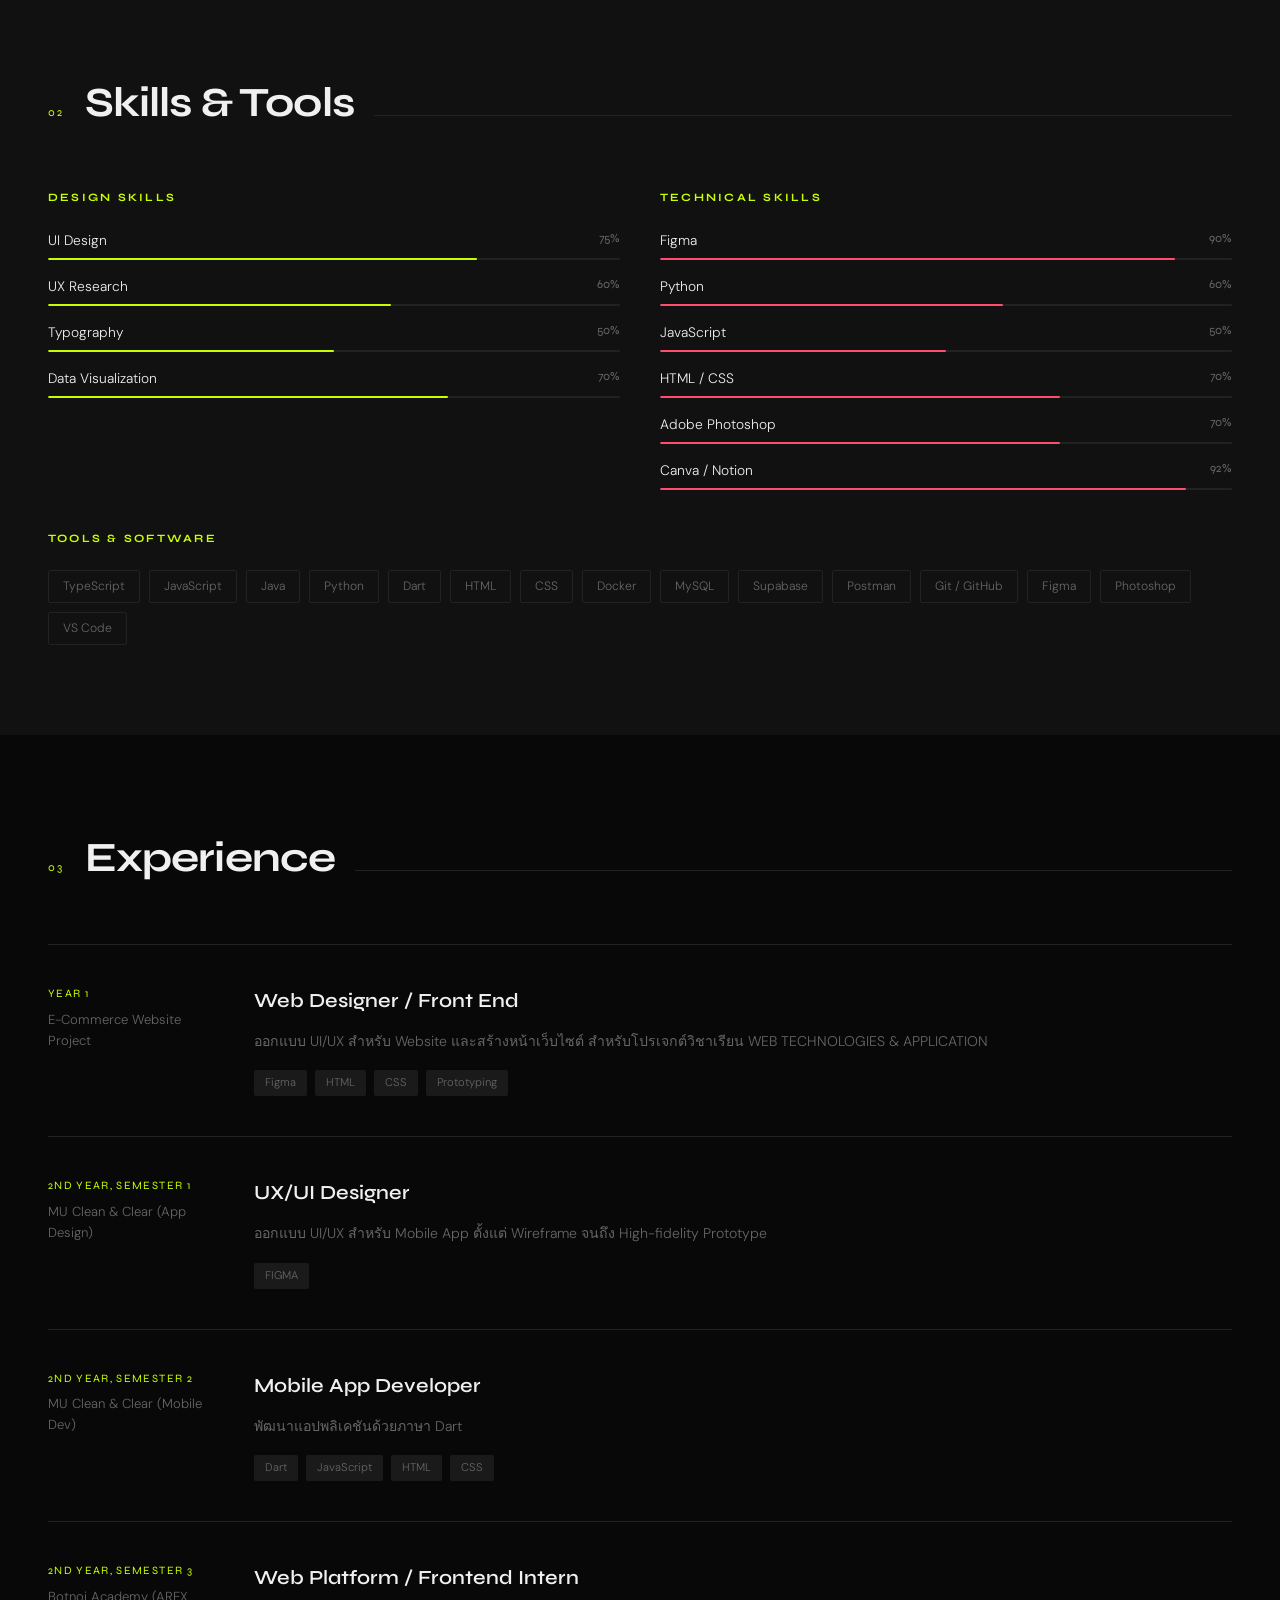
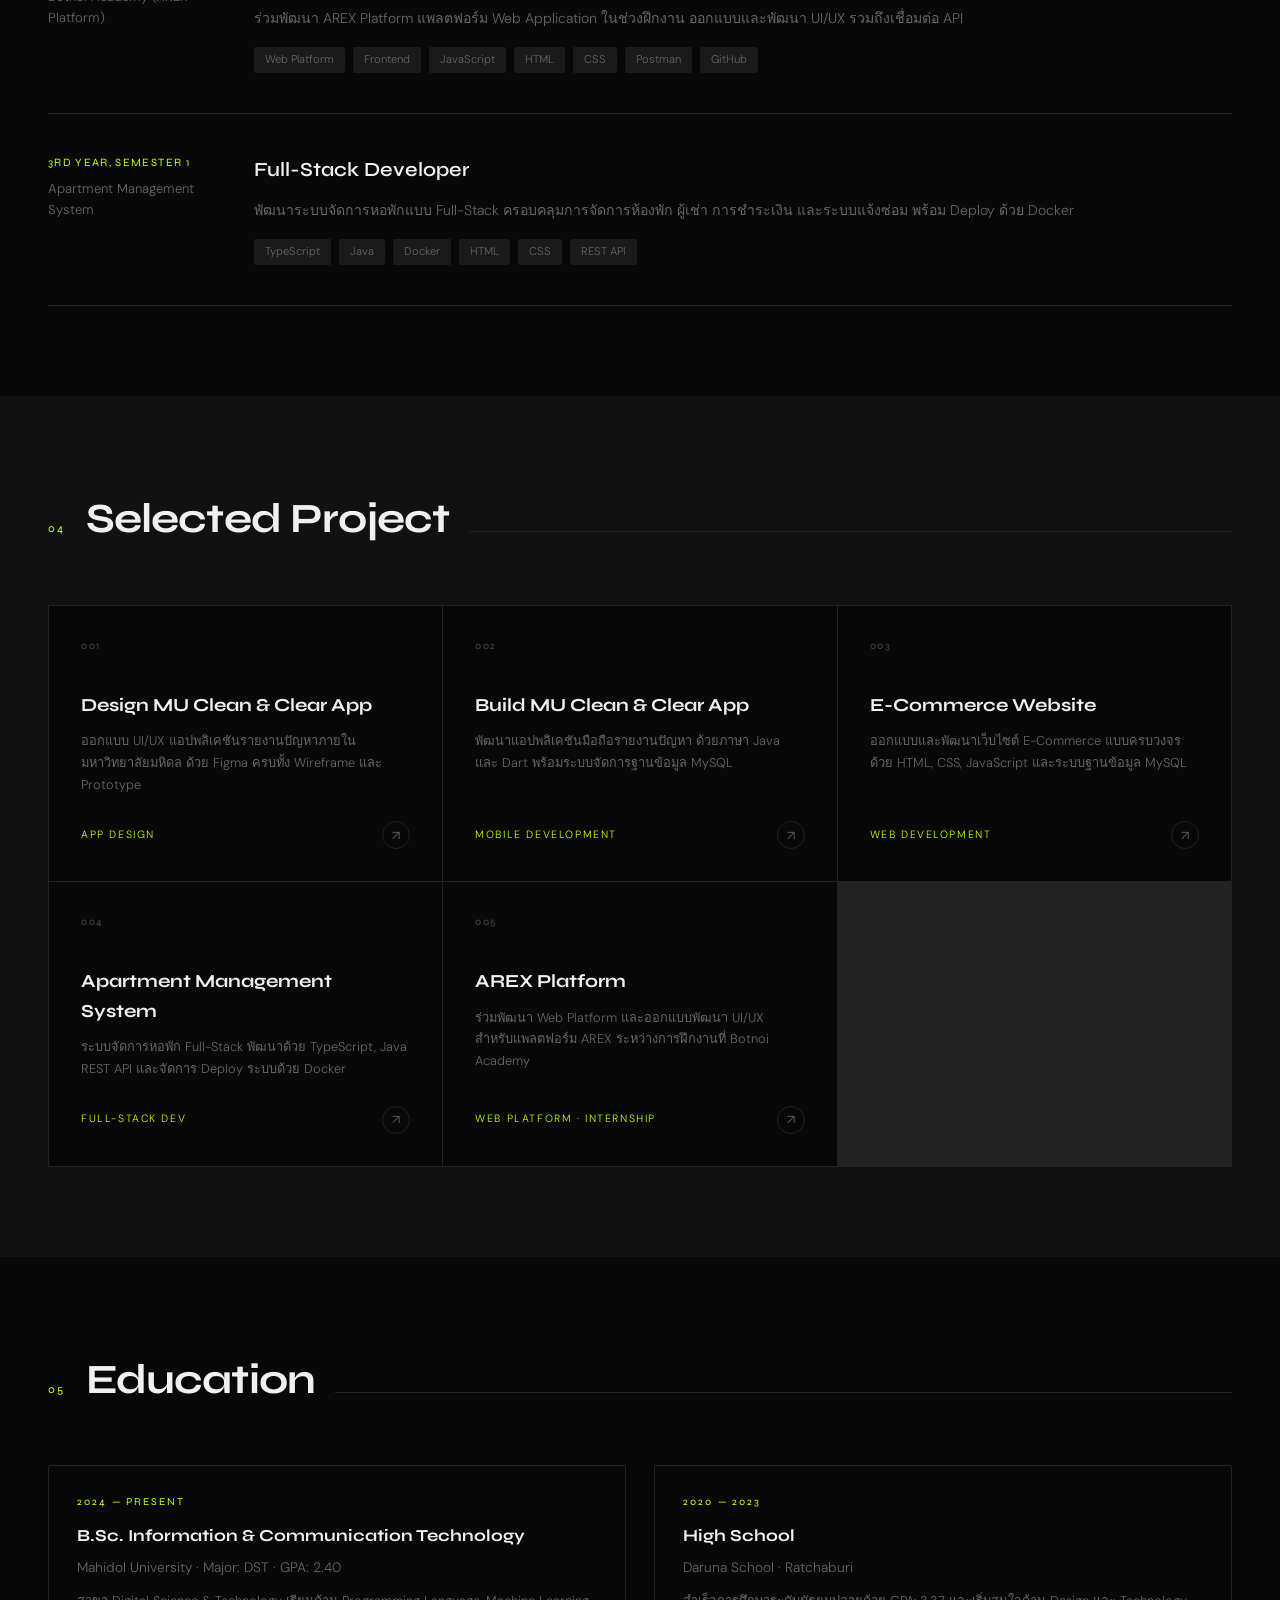
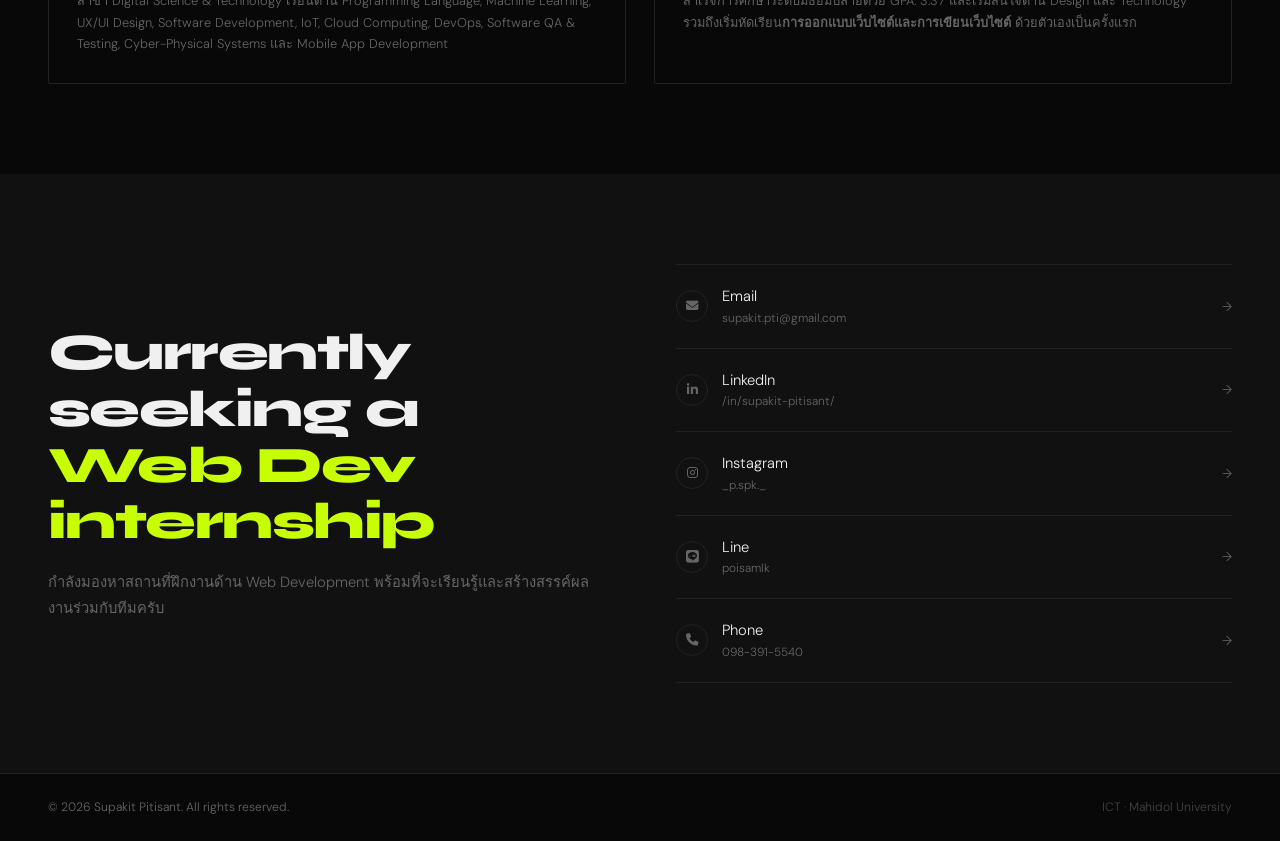
==== commit 5fcaa9a8: "Update portfolio: add project 4 & 5" ====
--- a/index.html
+++ b/index.html
@@ -1,269 +1,463 @@
 <!DOCTYPE html>
 <html lang="th">
+
 <head>
-<meta charset="UTF-8">
-<meta name="viewport" content="width=device-width, initial-scale=1.0">
-<title>Supakit Pitisant</title>
-<link href="https://fonts.googleapis.com/css2?family=Syne:wght@400;600;700;800&family=DM+Sans:wght@300;400;500&display=swap" rel="stylesheet">
-<link rel="stylesheet" href="https://cdnjs.cloudflare.com/ajax/libs/font-awesome/6.5.0/css/all.min.css">
-<link rel="stylesheet" href="style.css">
+  <meta charset="UTF-8">
+  <meta name="viewport" content="width=device-width, initial-scale=1.0">
+  <title>Supakit Pitisant</title>
+  <meta name="description" content="Portfolio ของศุภกิตติ์ ปิติสานต์ นักศึกษา ICT มหิดล สาขา Data Science & Technology — Web Developer & Full-Stack Developer">
+  <link
+    href="https://fonts.googleapis.com/css2?family=Syne:wght@400;600;700;800&family=DM+Sans:wght@300;400;500&display=swap"
+    rel="stylesheet">
+  <link rel="stylesheet" href="https://cdnjs.cloudflare.com/ajax/libs/font-awesome/6.5.0/css/all.min.css">
+  <link rel="stylesheet" href="style.css">
 </head>
+
 <body>
 
-<div class="cursor" id="cursor"></div>
-<div class="cursor-ring" id="cursorRing"></div>
-
-<!-- Mobile Nav -->
-<div class="mobile-nav" id="mobileNav">
-  <button class="mobile-nav-close" id="navClose">&#x2715;</button>
-  <a href="#about" onclick="closeMobileNav()">About</a>
-  <a href="#skills" onclick="closeMobileNav()">Skills</a>
-  <a href="#experience" onclick="closeMobileNav()">Experience</a>
-  <a href="#Project" onclick="closeMobileNav()">Projects</a>
-  <a href="#contact" onclick="closeMobileNav()">Contact</a>
-</div>
-
-<!-- Navigation -->
-<nav id="mainNav">
-  <div class="nav-logo">SP.</div>
-  <div class="nav-links">
-    <a href="#about">About</a>
-    <a href="#skills">Skills</a>
-    <a href="#experience">Experience</a>
-    <a href="#Project">Projects</a>
-    <a href="#contact" class="nav-cta">Contact Me</a>
+  <div class="cursor" id="cursor"></div>
+  <div class="cursor-ring" id="cursorRing"></div>
+
+  <!-- Mobile Nav -->
+  <div class="mobile-nav" id="mobileNav">
+    <button class="mobile-nav-close" id="navClose">&#x2715;</button>
+    <a href="#about" onclick="closeMobileNav()">About</a>
+    <a href="#skills" onclick="closeMobileNav()">Skills</a>
+    <a href="#experience" onclick="closeMobileNav()">Experience</a>
+    <a href="#Project" onclick="closeMobileNav()">Projects</a>
+    <a href="#contact" onclick="closeMobileNav()">Contact</a>
   </div>
-  <button class="nav-menu-btn" id="menuBtn" onclick="openMobileNav()">
-    <span></span><span></span><span></span>
-  </button>
-</nav>
-
-<!-- HERO -->
-<section class="hero">
-  <div class="hero-grid-bg"></div>
-  <div class="hero-glow"></div>
-
-  <!-- Photo -->
-  <div class="hero-photo-section">
-    <div class="photo-container">
-      <div class="ring ring-1"></div>
-      <div class="ring ring-2"></div>
-      <div class="ring ring-3"></div>
-      <div class="orbit-dot"></div>
-      <div class="orbit-dot2"></div>
-      <div class="brackets">
-        <div class="bracket bracket-tl"></div>
-        <div class="bracket bracket-tr"></div>
-        <div class="bracket bracket-bl"></div>
-        <div class="bracket bracket-br"></div>
-      </div>
-      <div class="photo-inner">
-        <img class="hero-photo" src="photo.jpg" alt="Supakit Pitisant">
-      </div>
+
+  <!-- Navigation -->
+  <nav id="mainNav">
+    <div class="nav-logo">SP.</div>
+    <div class="nav-links">
+      <a href="#about">About</a>
+      <a href="#skills">Skills</a>
+      <a href="#experience">Experience</a>
+      <a href="#Project">Projects</a>
+      <a href="#contact" class="nav-cta">Contact Me</a>
+    </div>
+    <button class="nav-menu-btn" id="menuBtn" onclick="openMobileNav()">
+      <span></span><span></span><span></span>
+    </button>
+  </nav>
+
+  <!-- HERO -->
+  <section class="hero">
+    <div class="hero-grid-bg"></div>
+    <div class="hero-glow"></div>
+
+    <!-- Photo -->
+    <div class="hero-photo-section">
+      <div class="photo-container">
+        <div class="ring ring-1"></div>
+        <div class="ring ring-2"></div>
+        <div class="ring ring-3"></div>
+        <div class="orbit-dot"></div>
+        <div class="orbit-dot2"></div>
+        <div class="brackets">
+          <div class="bracket bracket-tl"></div>
+          <div class="bracket bracket-tr"></div>
+          <div class="bracket bracket-bl"></div>
+          <div class="bracket bracket-br"></div>
+        </div>
+        <div class="photo-inner">
+          <img class="hero-photo" src="photo.jpg" alt="Supakit Pitisant">
+        </div>
+      </div>
+    </div>
+
+    <!-- Text -->
+    <div class="hero-content">
+      <div class="hero-eyebrow">
+        <div class="hero-eyebrow-line"></div>
+        <span>ICT &middot; Mahidol University</span>
+        <div class="hero-eyebrow-line"></div>
+      </div>
+      <h1 class="hero-name">
+        Supakit<br>
+        <span class="hero-name-outline">Pitisant</span>
+      </h1>
+      <div class="hero-title-row">
+        <span class="hero-title-text">Web Developer / Full-Stack Developer</span>
+        <span class="hero-badge">DST Major</span>
+      </div>
+      <p class="hero-desc">Mahidol University, Faculty of ICT</p>
+      <div class="hero-actions">
+        <a href="#Project" class="btn-primary">View My Projects &rarr;</a>
+        <a href="#contact" class="btn-secondary">Contact Me</a>
+      </div>
+    </div>
+
+    <div class="hero-scroll">
+      <div class="hero-scroll-line"></div>
+      <span class="hero-scroll-text">Scroll to explore</span>
+    </div>
+  </section>
+
+  <!-- STATS -->
+  <div class="stats-bar">
+    <div class="stat-item reveal">
+      <div class="stat-num" data-count="3">0</div>
+      <div class="stat-label">Year Student</div>
+    </div>
+    <div class="stat-item reveal reveal-delay-1">
+      <div class="stat-num" data-count="5">0</div>
+      <div class="stat-label">Projects</div>
     </div>
   </div>
 
-  <!-- Text -->
-  <div class="hero-content">
-    <div class="hero-eyebrow">
-      <div class="hero-eyebrow-line"></div>
-      <span>ICT &middot; Mahidol University</span>
-      <div class="hero-eyebrow-line"></div>
-    </div>
-    <h1 class="hero-name">
-      Supakit<br>
-      <span class="hero-name-outline">Pitisant</span>
-    </h1>
-    <div class="hero-title-row">
-      <span class="hero-title-text">UI/UX &amp; Frontend Developer</span>
-      <span class="hero-badge">DST Major</span>
-    </div>
-    <p class="hero-desc">Mahidol University, Faculty of ICT</p>
-    <div class="hero-actions">
-      <a href="#Project" class="btn-primary">View My Projects &rarr;</a>
-      <a href="#contact" class="btn-secondary">Contact Me</a>
-    </div>
-  </div>
-
-  <div class="hero-scroll">
-    <div class="hero-scroll-line"></div>
-    <span class="hero-scroll-text">Scroll to explore</span>
-  </div>
-</section>
-
-<!-- STATS -->
-<div class="stats-bar">
-  <div class="stat-item reveal">
-    <div class="stat-num" data-count="2">0</div>
-    <div class="stat-label">Years of Design</div>
-  </div>
-  <div class="stat-item reveal reveal-delay-1">
-    <div class="stat-num" data-count="2">0</div>
-    <div class="stat-label">Projects Done</div>
-  </div>
-</div>
-
-<!-- ABOUT -->
-<section id="about">
-  <div class="section-header">
-    <span class="section-num">01</span>
-    <h2 class="section-title">About Me</h2>
-    <div class="section-line"></div>
-  </div>
-  <div class="about-grid">
-    <div class="about-text reveal">
-      <p>สวัสดีครับ ผม <strong>นายศุภกิตติ์ ปิติสานต์</strong> นักศึกษาคณะ ICT สาขา Data Science &amp; Technology ที่มีความชื่นชอบในการออกแบบ Digital Experience และ Visual Design</p>
-      <p>ผสมผสานความรู้ด้าน <strong>Data &amp; Technology</strong> เข้ากับ <strong>Creative Design</strong> เพื่อสร้างผลงานที่ทั้งสวยงามและใช้งานได้จริง</p>
-    </div>
-    <div class="reveal reveal-delay-1">
-      <div class="about-detail-item"><span class="about-detail-label">Full Name</span><span class="about-detail-value">Supakit Pitisant</span></div>
-      <div class="about-detail-item"><span class="about-detail-label">University</span><span class="about-detail-value">Mahidol University</span></div>
-      <div class="about-detail-item"><span class="about-detail-label">Faculty</span><span class="about-detail-value">ICT &mdash; DST Major</span></div>
-      <div class="about-detail-item"><span class="about-detail-label">Interests</span><span class="about-detail-value">UI/UX &middot; Data Visualization </span></div>
-  </div>
-</section>
-
-<!-- SKILLS -->
-<section id="skills" class="skills-section">
-  <div class="section-header">
-    <span class="section-num">02</span>
-    <h2 class="section-title">Skills &amp; Tools</h2>
-    <div class="section-line"></div>
-  </div>
-  <div class="skills-grid">
-    <div class="skill-category reveal">
-      <h3>Design Skills</h3>
-      <div class="skill-items">
-        <div class="skill-item"><div class="skill-top"><span class="skill-name">UI Design</span><span class="skill-pct">75%</span></div><div class="skill-bar"><div class="skill-fill" style="--w:75%"></div></div></div>
-        <div class="skill-item"><div class="skill-top"><span class="skill-name">UX Research</span><span class="skill-pct">60%</span></div><div class="skill-bar"><div class="skill-fill" style="--w:60%"></div></div></div>
-        <div class="skill-item"><div class="skill-top"><span class="skill-name">Typography</span><span class="skill-pct">50%</span></div><div class="skill-bar"><div class="skill-fill" style="--w:50%"></div></div></div>
-        <div class="skill-item"><div class="skill-top"><span class="skill-name">Data Visualization</span><span class="skill-pct">70%</span></div><div class="skill-bar"><div class="skill-fill" style="--w:78%"></div></div></div>
-      </div>
-    </div>
-    <div class="skill-category reveal reveal-delay-1">
-      <h3>Technical Skills</h3>
-      <div class="skill-items">
-        <div class="skill-item"><div class="skill-top"><span class="skill-name">Figma</span><span class="skill-pct">90%</span></div><div class="skill-bar"><div class="skill-fill r" style="--w:90%"></div></div></div>
-        <div class="skill-item"><div class="skill-top"><span class="skill-name">Python</span><span class="skill-pct">60%</span></div><div class="skill-bar"><div class="skill-fill r" style="--w:60%"></div></div></div>
-        <div class="skill-item"><div class="skill-top"><span class="skill-name">JavaScript</span><span class="skill-pct">50%</span></div><div class="skill-bar"><div class="skill-fill r" style="--w:50%"></div></div></div>
-        <div class="skill-item"><div class="skill-top"><span class="skill-name">HTML / CSS</span><span class="skill-pct">70%</span></div><div class="skill-bar"><div class="skill-fill r" style="--w:70%"></div></div></div>
-        <div class="skill-item"><div class="skill-top"><span class="skill-name">Adobe Photoshop</span><span class="skill-pct">70%</span></div><div class="skill-bar"><div class="skill-fill r" style="--w:70%"></div></div></div>
-        <div class="skill-item"><div class="skill-top"><span class="skill-name">Canva / Notion</span><span class="skill-pct">92%</span></div><div class="skill-bar"><div class="skill-fill r" style="--w:92%"></div></div></div>
-      </div>
-    </div>
-  </div>
-  <div class="skill-category reveal" style="margin-top:40px">
-    <h3>Tools &amp; Software</h3>
-    <div class="tools-grid">
-      <span class="tool-tag">Figma</span>
-      <span class="tool-tag">Photoshop</span>
-      <span class="tool-tag">Python</span>
-      <span class="tool-tag">JavaScript</span>
-      <span class="tool-tag">Dart</span>
-      <span class="tool-tag">Notion</span>
-      <span class="tool-tag">Canva</span>
-      <span class="tool-tag">VS Code</span>
-    </div>
-  </div>
-</section>
-
-<!-- EXPERIENCE -->
-<section id="experience">
-  <div class="section-header">
-    <span class="section-num">03</span>
-    <h2 class="section-title">Experience</h2>
-    <div class="section-line"></div>
-  </div>
-  <div>
-    <div class="exp-item reveal">
-      <div><div class="exp-period">Year 1</div><div class="exp-company">Project Website</div></div>
-      <div><div class="exp-role">Web Designer / Front End</div><p class="exp-desc">ออกแบบ UI/UX สำหรับ Website และสร้างหน้าเว็บไซต์ สำหรับโปรเจกต์วิชาเรียน WEB TECHNOLOGIES & APPLICATION</p><div class="exp-tags"><span class="exp-tag">Figma</span><span class="exp-tag">HTML</span><span class="exp-tag">CSS</span><span class="exp-tag">Prototyping</span></div></div>
-    </div>
-    <div class="exp-item reveal reveal-delay-1">
-      <div><div class="exp-period">2nd Year, Semester 1</div><div class="exp-company">Project Mobile App</div></div>
-      <div><div class="exp-role">UX/UI Designer </div><p class="exp-desc">ออกแบบ UI/UX สำหรับ Mobile App ตั้งแต่ Wireframe จนถึง High-fidelity Prototype</p><div class="exp-tags"><span class="exp-tag">FIGMA</span></div></div>
-    </div>
-    <div class="exp-item reveal reveal-delay-2">
-      <div><div class="exp-period">2nd Year, Semester 2</div><div class="exp-company">Project Mobile App</div></div>
-      <div><div class="exp-role">Mobile App Developer</div><p class="exp-desc">พัฒนาแอปพลิเคชันด้วยภาษา Dart</p><div class="exp-tags"><span class="exp-tag">Dart</span><span class="exp-tag">JavaScript</span><span class="exp-tag">HTML</span><span class="exp-tag">CSS</span></div></div>
-    </div>
-  </div>
-</section>
-
-<!-- Project -->
-<section id="Project" class="Projects-section">
-  <div class="section-header">
-    <span class="section-num">04</span>
-    <h2 class="section-title">Selected Project</h2>
-    <div class="section-line"></div>
-  </div>
-  <div class="Projects-grid">
-    <a href="Project1.html" class="Project-item reveal"><div class="Project-num">001</div><div class="Project-title">Design MU Clean & Clear App</div><p class="Project-desc">ออกแบบแบบพลิเคชั่นรายงานปัญหาภายในมหาวิทยาลัย ใน Figma</p><div class="Project-footer"><span class="Project-type">App Design</span><div class="Project-arrow">&#x2197;</div></div></a>
-    <a href="Project2.html" class="Project-item reveal reveal-delay-1"><div class="Project-num">002</div><div class="Project-title">Build MU Clean & Clear App</div><p class="Project-desc">เริ่มพัฒนาแอปพลิเคชันด้วยภาษา Dart</p><div class="Project-footer"><span class="Project-type">Development</span><div class="Project-arrow">&#x2197;</div></div></a>
-    <a href="Project3.html" class="Project-item reveal reveal-delay-2"><div class="Project-num">003</div><div class="Project-title">Project Website</div><p class="Project-desc">Project ที่ทำคือ เว็บไซต์ E-commerce นี้คือเว็บไซต์สำหรับโปรเจกต์วิชาเรียน WEB TECHNOLOGIES & APPLICATION</p><div class="Project-footer"><span class="Project-type">Web Development</span><div class="Project-arrow">&#x2197;</div></div></a>
-  </div>
-</section>
-
-<!-- EDUCATION -->
-<section id="education">
-  <div class="section-header">
-    <span class="section-num">05</span>
-    <h2 class="section-title">Education</h2>
-    <div class="section-line"></div>
-  </div>
-  <div class="edu-grid">
-    <div class="edu-item reveal">
-      <div class="edu-year">2024 &mdash; Present</div>
-      <div class="edu-degree">B.Sc. Information &amp; Communication Technology</div>
-      <div class="edu-school">Mahidol University &middot; Major: DST &middot;  GPA: 2.40</div>
-      <p class="edu-desc">สาขา Digital Science &amp; Technology เรียนด้าน Programming language, Machine Learning, UX/UI Design และ Software Development</p>
-    </div>
-    <div class="edu-item reveal reveal-delay-1">
-      <div class="edu-year">2020 &mdash; 2023</div>
-      <div class="edu-degree">High School</div>
-      <div class="edu-school">Daruna School &middot; Ratchaburi</div>
-      <p class="edu-desc">สำเร็จการศึกษาระดับมัธยมปลายด้วย GPA: 3.37 และเริ่มสนใจด้าน Design และ Technology</p>
-    </div>
-  </div>
-</section>
-
-<!-- CONTACT -->
-<section id="contact" class="contact-section">
-  <div class="contact-grid">
-    <div class="contact-left reveal">
-      <h2>Currently seeking a UI/UX Design<br><span>internship</span></h2>
-      <p>กำลังมองหา Internship ด้าน UI/UX Design ถ้าสนใจในตัวผม สามารถติดต่อได้เลยครับ</p>
-    </div>
-    <div class="contact-links reveal reveal-delay-1">
-      <a href="mailto:supakit.pti@gmail.com" class="contact-link">
-        <div class="contact-link-left"><div class="contact-link-icon"><i class="fa-solid fa-envelope"></i></div><div><div class="contact-link-name">Email</div><div class="contact-link-handle">supakit.pti@gmail.com</div></div></div>
-        <span class="contact-link-arrow">&rarr;</span>
+  <!-- ABOUT -->
+  <section id="about">
+    <div class="section-header">
+      <span class="section-num">01</span>
+      <h2 class="section-title">About Me</h2>
+      <div class="section-line"></div>
+    </div>
+    <div class="about-grid">
+      <div class="about-text reveal">
+        <p>สวัสดีครับ ผม <strong>นายศุภกิตติ์ ปิติสานต์</strong> นักศึกษาคณะ ICT สาขา Data Science &amp; Technology
+          ที่มีความชื่นชอบในการ<strong>พัฒนาและออกแบบเว็บไซต์ (Web &amp; Full-Stack Development)</strong> ควบคู่ไปกับ<strong>การพัฒนาแอปพลิเคชันมือถือ และการออกแบบ UI/UX</strong>
+          ให้มีความสวยงาม ใช้งานง่าย และตอบโจทย์ผู้ใช้งานจริง</p>
+        <p>ผมสนุกกับการเขียนโค้ดเพื่อสร้าง Web Platform และ Digital Experience ที่มีประสิทธิภาพ โดยผสานความรู้ด้าน <strong>Data &amp;
+            Technology</strong> เข้ากับ <strong>Creative Design &amp; Software Development</strong> เพื่อสร้างสรรค์ผลงานที่ทันสมัยและใช้งานได้จริง</p>
+      </div>
+      <div class="reveal reveal-delay-1">
+        <div class="about-detail-item"><span class="about-detail-label">Full Name</span><span
+            class="about-detail-value">Supakit Pitisant</span></div>
+        <div class="about-detail-item"><span class="about-detail-label">University</span><span
+            class="about-detail-value">Mahidol University</span></div>
+        <div class="about-detail-item"><span class="about-detail-label">Faculty</span><span
+            class="about-detail-value">ICT &mdash; DST Major</span></div>
+        <div class="about-detail-item"><span class="about-detail-label">Interests</span><span
+            class="about-detail-value">Web Dev &middot; Full-Stack &middot; App Dev &middot; UI/UX</span></div>
+      </div>
+    </div>
+  </section>
+
+  <!-- SKILLS -->
+  <section id="skills" class="skills-section">
+    <div class="section-header">
+      <span class="section-num">02</span>
+      <h2 class="section-title">Skills &amp; Tools</h2>
+      <div class="section-line"></div>
+    </div>
+    <div class="skills-grid">
+      <div class="skill-category reveal">
+        <h3>Design Skills</h3>
+        <div class="skill-items">
+          <div class="skill-item">
+            <div class="skill-top"><span class="skill-name">UI Design</span><span class="skill-pct">75%</span></div>
+            <div class="skill-bar">
+              <div class="skill-fill" style="--w:75%"></div>
+            </div>
+          </div>
+          <div class="skill-item">
+            <div class="skill-top"><span class="skill-name">UX Research</span><span class="skill-pct">60%</span></div>
+            <div class="skill-bar">
+              <div class="skill-fill" style="--w:60%"></div>
+            </div>
+          </div>
+          <div class="skill-item">
+            <div class="skill-top"><span class="skill-name">Typography</span><span class="skill-pct">50%</span></div>
+            <div class="skill-bar">
+              <div class="skill-fill" style="--w:50%"></div>
+            </div>
+          </div>
+          <div class="skill-item">
+            <div class="skill-top"><span class="skill-name">Data Visualization</span><span class="skill-pct">70%</span>
+            </div>
+            <div class="skill-bar">
+              <div class="skill-fill" style="--w:70%"></div>
+            </div>
+          </div>
+        </div>
+      </div>
+      <div class="skill-category reveal reveal-delay-1">
+        <h3>Technical Skills</h3>
+        <div class="skill-items">
+          <div class="skill-item">
+            <div class="skill-top"><span class="skill-name">Figma</span><span class="skill-pct">90%</span></div>
+            <div class="skill-bar">
+              <div class="skill-fill r" style="--w:90%"></div>
+            </div>
+          </div>
+          <div class="skill-item">
+            <div class="skill-top"><span class="skill-name">Python</span><span class="skill-pct">60%</span></div>
+            <div class="skill-bar">
+              <div class="skill-fill r" style="--w:60%"></div>
+            </div>
+          </div>
+          <div class="skill-item">
+            <div class="skill-top"><span class="skill-name">JavaScript</span><span class="skill-pct">50%</span></div>
+            <div class="skill-bar">
+              <div class="skill-fill r" style="--w:50%"></div>
+            </div>
+          </div>
+          <div class="skill-item">
+            <div class="skill-top"><span class="skill-name">HTML / CSS</span><span class="skill-pct">70%</span></div>
+            <div class="skill-bar">
+              <div class="skill-fill r" style="--w:70%"></div>
+            </div>
+          </div>
+          <div class="skill-item">
+            <div class="skill-top"><span class="skill-name">Adobe Photoshop</span><span class="skill-pct">70%</span>
+            </div>
+            <div class="skill-bar">
+              <div class="skill-fill r" style="--w:70%"></div>
+            </div>
+          </div>
+          <div class="skill-item">
+            <div class="skill-top"><span class="skill-name">Canva / Notion</span><span class="skill-pct">92%</span>
+            </div>
+            <div class="skill-bar">
+              <div class="skill-fill r" style="--w:92%"></div>
+            </div>
+          </div>
+        </div>
+      </div>
+    </div>
+    <div class="skill-category reveal" style="margin-top:40px">
+      <h3>Tools &amp; Software</h3>
+      <div class="tools-grid">
+        <span class="tool-tag">TypeScript</span>
+        <span class="tool-tag">JavaScript</span>
+        <span class="tool-tag">Java</span>
+        <span class="tool-tag">Python</span>
+        <span class="tool-tag">Dart</span>
+        <span class="tool-tag">HTML</span>
+        <span class="tool-tag">CSS</span>
+        <span class="tool-tag">Docker</span>
+        <span class="tool-tag">MySQL</span>
+        <span class="tool-tag">Supabase</span>
+        <span class="tool-tag">Postman</span>
+        <span class="tool-tag">Git / GitHub</span>
+        <span class="tool-tag">Figma</span>
+        <span class="tool-tag">Photoshop</span>
+        <span class="tool-tag">VS Code</span>
+      </div>
+    </div>
+  </section>
+
+  <!-- EXPERIENCE -->
+  <section id="experience">
+    <div class="section-header">
+      <span class="section-num">03</span>
+      <h2 class="section-title">Experience</h2>
+      <div class="section-line"></div>
+    </div>
+    <div>
+      <div class="exp-item reveal">
+        <div>
+          <div class="exp-period">Year 1</div>
+          <div class="exp-company">E-Commerce Website Project</div>
+        </div>
+        <div>
+          <div class="exp-role">Web Designer / Front End</div>
+          <p class="exp-desc">ออกแบบ UI/UX สำหรับ Website และสร้างหน้าเว็บไซต์ สำหรับโปรเจกต์วิชาเรียน WEB TECHNOLOGIES
+            & APPLICATION</p>
+          <div class="exp-tags"><span class="exp-tag">Figma</span><span class="exp-tag">HTML</span><span
+              class="exp-tag">CSS</span><span class="exp-tag">Prototyping</span></div>
+        </div>
+      </div>
+      <div class="exp-item reveal reveal-delay-1">
+        <div>
+          <div class="exp-period">2nd Year, Semester 1</div>
+          <div class="exp-company">MU Clean &amp; Clear (App Design)</div>
+        </div>
+        <div>
+          <div class="exp-role">UX/UI Designer </div>
+          <p class="exp-desc">ออกแบบ UI/UX สำหรับ Mobile App ตั้งแต่ Wireframe จนถึง High-fidelity Prototype</p>
+          <div class="exp-tags"><span class="exp-tag">FIGMA</span></div>
+        </div>
+      </div>
+      <div class="exp-item reveal reveal-delay-2">
+        <div>
+          <div class="exp-period">2nd Year, Semester 2</div>
+          <div class="exp-company">MU Clean &amp; Clear (Mobile Dev)</div>
+        </div>
+        <div>
+          <div class="exp-role">Mobile App Developer</div>
+          <p class="exp-desc">พัฒนาแอปพลิเคชันด้วยภาษา Dart</p>
+          <div class="exp-tags"><span class="exp-tag">Dart</span><span class="exp-tag">JavaScript</span><span
+              class="exp-tag">HTML</span><span class="exp-tag">CSS</span></div>
+        </div>
+      </div>
+      <div class="exp-item reveal reveal-delay-3">
+        <div>
+          <div class="exp-period">2nd Year, Semester 3</div>
+          <div class="exp-company">Botnoi Academy (AREX Platform)</div>
+        </div>
+        <div>
+          <div class="exp-role">Web Platform / Frontend Intern</div>
+          <p class="exp-desc">ร่วมพัฒนา AREX Platform แพลตฟอร์ม Web Application ในช่วงฝึกงาน ออกแบบและพัฒนา UI/UX รวมถึงเชื่อมต่อ API</p>
+          <div class="exp-tags"><span class="exp-tag">Web Platform</span><span class="exp-tag">Frontend</span><span
+              class="exp-tag">JavaScript</span><span class="exp-tag">HTML</span><span
+              class="exp-tag">CSS</span><span class="exp-tag">Postman</span><span class="exp-tag">GitHub</span></div>
+        </div>
+      </div>
+      <div class="exp-item reveal">
+        <div>
+          <div class="exp-period">3rd Year, Semester 1</div>
+          <div class="exp-company">Apartment Management System</div>
+        </div>
+        <div>
+          <div class="exp-role">Full-Stack Developer</div>
+          <p class="exp-desc">พัฒนาระบบจัดการหอพักแบบ Full-Stack ครอบคลุมการจัดการห้องพัก ผู้เช่า การชำระเงิน และระบบแจ้งซ่อม พร้อม Deploy ด้วย Docker</p>
+          <div class="exp-tags"><span class="exp-tag">TypeScript</span><span class="exp-tag">Java</span><span
+              class="exp-tag">Docker</span><span class="exp-tag">HTML</span><span class="exp-tag">CSS</span><span
+              class="exp-tag">REST API</span></div>
+        </div>
+      </div>
+    </div>
+  </section>
+
+  <!-- Project -->
+  <section id="Project" class="Projects-section">
+    <div class="section-header">
+      <span class="section-num">04</span>
+      <h2 class="section-title">Selected Project</h2>
+      <div class="section-line"></div>
+    </div>
+    <div class="Projects-grid">
+      <a href="Project1.html" class="Project-item reveal">
+        <div class="Project-num">001</div>
+        <div class="Project-title">Design MU Clean &amp; Clear App</div>
+        <p class="Project-desc">ออกแบบ UI/UX แอปพลิเคชันรายงานปัญหาภายในมหาวิทยาลัยมหิดล ด้วย Figma ครบทั้ง Wireframe และ Prototype</p>
+        <div class="Project-footer"><span class="Project-type">App Design</span>
+          <div class="Project-arrow">&#x2197;</div>
+        </div>
       </a>
-      <a href="https://www.linkedin.com/in/supakit-pitisant/" class="contact-link" target="_blank">
-        <div class="contact-link-left"><div class="contact-link-icon"><i class="fa-brands fa-linkedin-in"></i></div><div><div class="contact-link-name">LinkedIn</div><div class="contact-link-handle">/in/supakit-pitisant/</div></div></div>
-        <span class="contact-link-arrow">&rarr;</span>
+      <a href="Project2.html" class="Project-item reveal reveal-delay-1">
+        <div class="Project-num">002</div>
+        <div class="Project-title">Build MU Clean &amp; Clear App</div>
+        <p class="Project-desc">พัฒนาแอปพลิเคชันมือถือรายงานปัญหา ด้วยภาษา Java และ Dart พร้อมระบบจัดการฐานข้อมูล MySQL</p>
+        <div class="Project-footer"><span class="Project-type">Mobile Development</span>
+          <div class="Project-arrow">&#x2197;</div>
+        </div>
       </a>
-      <a href="https://www.instagram.com/_p.spk._/" class="contact-link" target="_blank">
-        <div class="contact-link-left"><div class="contact-link-icon"><i class="fa-brands fa-instagram"></i></div><div><div class="contact-link-name">Instagram</div><div class="contact-link-handle">_p.spk._</div></div></div>
-        <span class="contact-link-arrow">&rarr;</span>
+      <a href="Project3.html" class="Project-item reveal reveal-delay-2">
+        <div class="Project-num">003</div>
+        <div class="Project-title">E-Commerce Website</div>
+        <p class="Project-desc">ออกแบบและพัฒนาเว็บไซต์ E-Commerce แบบครบวงจรด้วย HTML, CSS, JavaScript และระบบฐานข้อมูล MySQL</p>
+        <div class="Project-footer"><span class="Project-type">Web Development</span>
+          <div class="Project-arrow">&#x2197;</div>
+        </div>
       </a>
-      <a href="https://line.me/ti/p/kEyhdlgzWU" class="contact-link" target="_blank">
-        <div class="contact-link-left"><div class="contact-link-icon"><i class="fa-brands fa-line"></i></div><div><div class="contact-link-name">Line</div><div class="contact-link-handle">poisamlk</div></div></div>
-        <span class="contact-link-arrow">&rarr;</span>
+      <a href="Project4.html" class="Project-item reveal reveal-delay-3">
+        <div class="Project-num">004</div>
+        <div class="Project-title">Apartment Management System</div>
+        <p class="Project-desc">ระบบจัดการหอพัก Full-Stack พัฒนาด้วย TypeScript, Java REST API และจัดการ Deploy ระบบด้วย Docker</p>
+        <div class="Project-footer"><span class="Project-type">Full-Stack Dev</span>
+          <div class="Project-arrow">&#x2197;</div>
+        </div>
       </a>
-      <a href="tel:+66989895540" class="contact-link">
-        <div class="contact-link-left"><div class="contact-link-icon"><i class="fa-solid fa-phone"></i></div><div><div class="contact-link-name">Phone</div><div class="contact-link-handle">098-391-5540</div></div></div>
-        <span class="contact-link-arrow">&rarr;</span>
+      <a href="Project5.html" class="Project-item reveal">
+        <div class="Project-num">005</div>
+        <div class="Project-title">AREX Platform</div>
+        <p class="Project-desc">ร่วมพัฒนา Web Platform และออกแบบพัฒนา UI/UX สำหรับแพลตฟอร์ม AREX ระหว่างการฝึกงานที่ Botnoi Academy</p>
+        <div class="Project-footer"><span class="Project-type">Web Platform &middot; Internship</span>
+          <div class="Project-arrow">&#x2197;</div>
+        </div>
       </a>
     </div>
-  </div>
-</section>
-
-<footer>
-  <span class="footer-copy">&copy; 2025 Supakit Pitisant. All rights reserved.</span>
-  <span class="footer-made">ICT &middot; Mahidol University</span>
-</footer>
-
-<script src="script.js"></script>
+  </section>
+
+  <!-- EDUCATION -->
+  <section id="education">
+    <div class="section-header">
+      <span class="section-num">05</span>
+      <h2 class="section-title">Education</h2>
+      <div class="section-line"></div>
+    </div>
+    <div class="edu-grid">
+      <div class="edu-item reveal">
+        <div class="edu-year">2024 &mdash; Present</div>
+        <div class="edu-degree">B.Sc. Information &amp; Communication Technology</div>
+        <div class="edu-school">Mahidol University &middot; Major: DST &middot; GPA: 2.40</div>
+        <p class="edu-desc">สาขา Digital Science &amp; Technology เรียนด้าน Programming Language, Machine Learning,
+          UX/UI Design, Software Development, IoT, Cloud Computing, DevOps, Software QA &amp; Testing, Cyber-Physical
+          Systems และ Mobile App Development</p>
+      </div>
+      <div class="edu-item reveal reveal-delay-1">
+        <div class="edu-year">2020 &mdash; 2023</div>
+        <div class="edu-degree">High School</div>
+        <div class="edu-school">Daruna School &middot; Ratchaburi</div>
+        <p class="edu-desc">สำเร็จการศึกษาระดับมัธยมปลายด้วย GPA: 3.37 และเริ่มสนใจด้าน Design และ Technology
+          รวมถึงเริ่มหัดเรียน<strong>การออกแบบเว็บไซต์และการเขียนเว็บไซต์</strong> ด้วยตัวเองเป็นครั้งแรก</p>
+      </div>
+    </div>
+  </section>
+
+  <!-- CONTACT -->
+  <section id="contact" class="contact-section">
+    <div class="contact-grid">
+      <div class="contact-left reveal">
+        <h2>Currently seeking a<br><span>Web Dev internship</span></h2>
+        <p>กำลังมองหาสถานที่ฝึกงานด้าน Web Development พร้อมที่จะเรียนรู้และสร้างสรรค์ผลงานร่วมกับทีมครับ</p>
+      </div>
+      <div class="contact-links reveal reveal-delay-1">
+        <a href="mailto:supakit.pti@gmail.com" class="contact-link">
+          <div class="contact-link-left">
+            <div class="contact-link-icon"><i class="fa-solid fa-envelope"></i></div>
+            <div>
+              <div class="contact-link-name">Email</div>
+              <div class="contact-link-handle">supakit.pti@gmail.com</div>
+            </div>
+          </div>
+          <span class="contact-link-arrow">&rarr;</span>
+        </a>
+        <a href="https://www.linkedin.com/in/supakit-pitisant/" class="contact-link" target="_blank">
+          <div class="contact-link-left">
+            <div class="contact-link-icon"><i class="fa-brands fa-linkedin-in"></i></div>
+            <div>
+              <div class="contact-link-name">LinkedIn</div>
+              <div class="contact-link-handle">/in/supakit-pitisant/</div>
+            </div>
+          </div>
+          <span class="contact-link-arrow">&rarr;</span>
+        </a>
+        <a href="https://www.instagram.com/_p.spk._/" class="contact-link" target="_blank">
+          <div class="contact-link-left">
+            <div class="contact-link-icon"><i class="fa-brands fa-instagram"></i></div>
+            <div>
+              <div class="contact-link-name">Instagram</div>
+              <div class="contact-link-handle">_p.spk._</div>
+            </div>
+          </div>
+          <span class="contact-link-arrow">&rarr;</span>
+        </a>
+        <a href="https://line.me/ti/p/kEyhdlgzWU" class="contact-link" target="_blank">
+          <div class="contact-link-left">
+            <div class="contact-link-icon"><i class="fa-brands fa-line"></i></div>
+            <div>
+              <div class="contact-link-name">Line</div>
+              <div class="contact-link-handle">poisamlk</div>
+            </div>
+          </div>
+          <span class="contact-link-arrow">&rarr;</span>
+        </a>
+        <a href="tel:+66989895540" class="contact-link">
+          <div class="contact-link-left">
+            <div class="contact-link-icon"><i class="fa-solid fa-phone"></i></div>
+            <div>
+              <div class="contact-link-name">Phone</div>
+              <div class="contact-link-handle">098-391-5540</div>
+            </div>
+          </div>
+          <span class="contact-link-arrow">&rarr;</span>
+        </a>
+      </div>
+    </div>
+  </section>
+
+  <footer>
+    <span class="footer-copy">&copy; 2026 Supakit Pitisant. All rights reserved.</span>
+    <span class="footer-made">ICT &middot; Mahidol University</span>
+  </footer>
+
+  <script src="script.js"></script>
 </body>
-</html>
+
+</html>
--- a/style.css
+++ b/style.css
@@ -163,11 +163,11 @@
 .hero-name {
   font-family: "Syne", sans-serif;
   font-size: clamp(3rem, 5vw, 7.5rem);
-  font-weight: 800; line-height: .93; letter-spacing: -.02em;
+  font-weight: 800; line-height: 1.08; letter-spacing: -.02em;
   opacity: 0; animation: fadeUp .9s ease forwards .5s;
   width: 100%; text-align: center; display: block; margin: 0 auto;
 }
-.hero-name-outline { display: block; color: transparent; -webkit-text-stroke: 1.5px rgba(240,240,240,.2); }
+.hero-name-outline { display: block; color: transparent; -webkit-text-stroke: 1.5px rgba(240,240,240,.2); margin-top: 6px; }
 .hero-title-row { display: flex; align-items: center; justify-content: center; gap: 14px; margin-top: 20px; margin-bottom: 24px; flex-wrap: wrap; opacity: 0; animation: fadeUp .8s ease forwards .7s; }
 .hero-title-text { font-family: "Syne", sans-serif; font-size: clamp(.9rem, 3.5vw, 1.2rem); font-weight: 400; color: var(--muted); }
 .hero-badge { background: var(--accent); color: var(--bg); font-size: .62rem; font-weight: 600; letter-spacing: .12em; text-transform: uppercase; padding: 4px 12px; border-radius: 2px; }
@@ -250,12 +250,12 @@
 /* ===== Projects ===== */
 .Projects-section { background: var(--surface); }
 .Projects-grid { display: grid; grid-template-columns: repeat(3, 1fr); gap: 1px; background: var(--border); border: 1px solid var(--border); }
-.Project-item { background: var(--bg); padding: 32px; position: relative; overflow: hidden; transition: background .4s; cursor: none; color: var(--text); text-decoration: none; }
+.Project-item { background: var(--bg); padding: 32px; position: relative; overflow: hidden; transition: background .4s; cursor: none; color: var(--text); text-decoration: none; display: flex; flex-direction: column; }
 .Project-item:hover { background: var(--surface2); }
 .Project-num { font-family: "Syne", sans-serif; font-size: .66rem; color: var(--muted2); letter-spacing: .15em; margin-bottom: 36px; }
 .Project-title { font-family: "Syne", sans-serif; font-size: 1.15rem; font-weight: 700; margin-bottom: 10px; color: var(--text); }
 .Project-desc { font-size: .8rem; color: var(--muted); line-height: 1.7; margin-bottom: 26px; }
-.Project-footer { display: flex; justify-content: space-between; align-items: center; }
+.Project-footer { display: flex; justify-content: space-between; align-items: center; margin-top: auto; }
 .Project-type { font-size: .66rem; color: var(--accent); letter-spacing: .15em; text-transform: uppercase; }
 .Project-arrow { width: 28px; height: 28px; border: 1px solid var(--border); display: flex; align-items: center; justify-content: center; font-size: .82rem; color: var(--muted); transition: border-color .3s, color .3s, transform .3s; border-radius: 50%; }
 .Project-item:hover .Project-arrow { border-color: var(--accent); color: var(--accent); transform: rotate(45deg); }
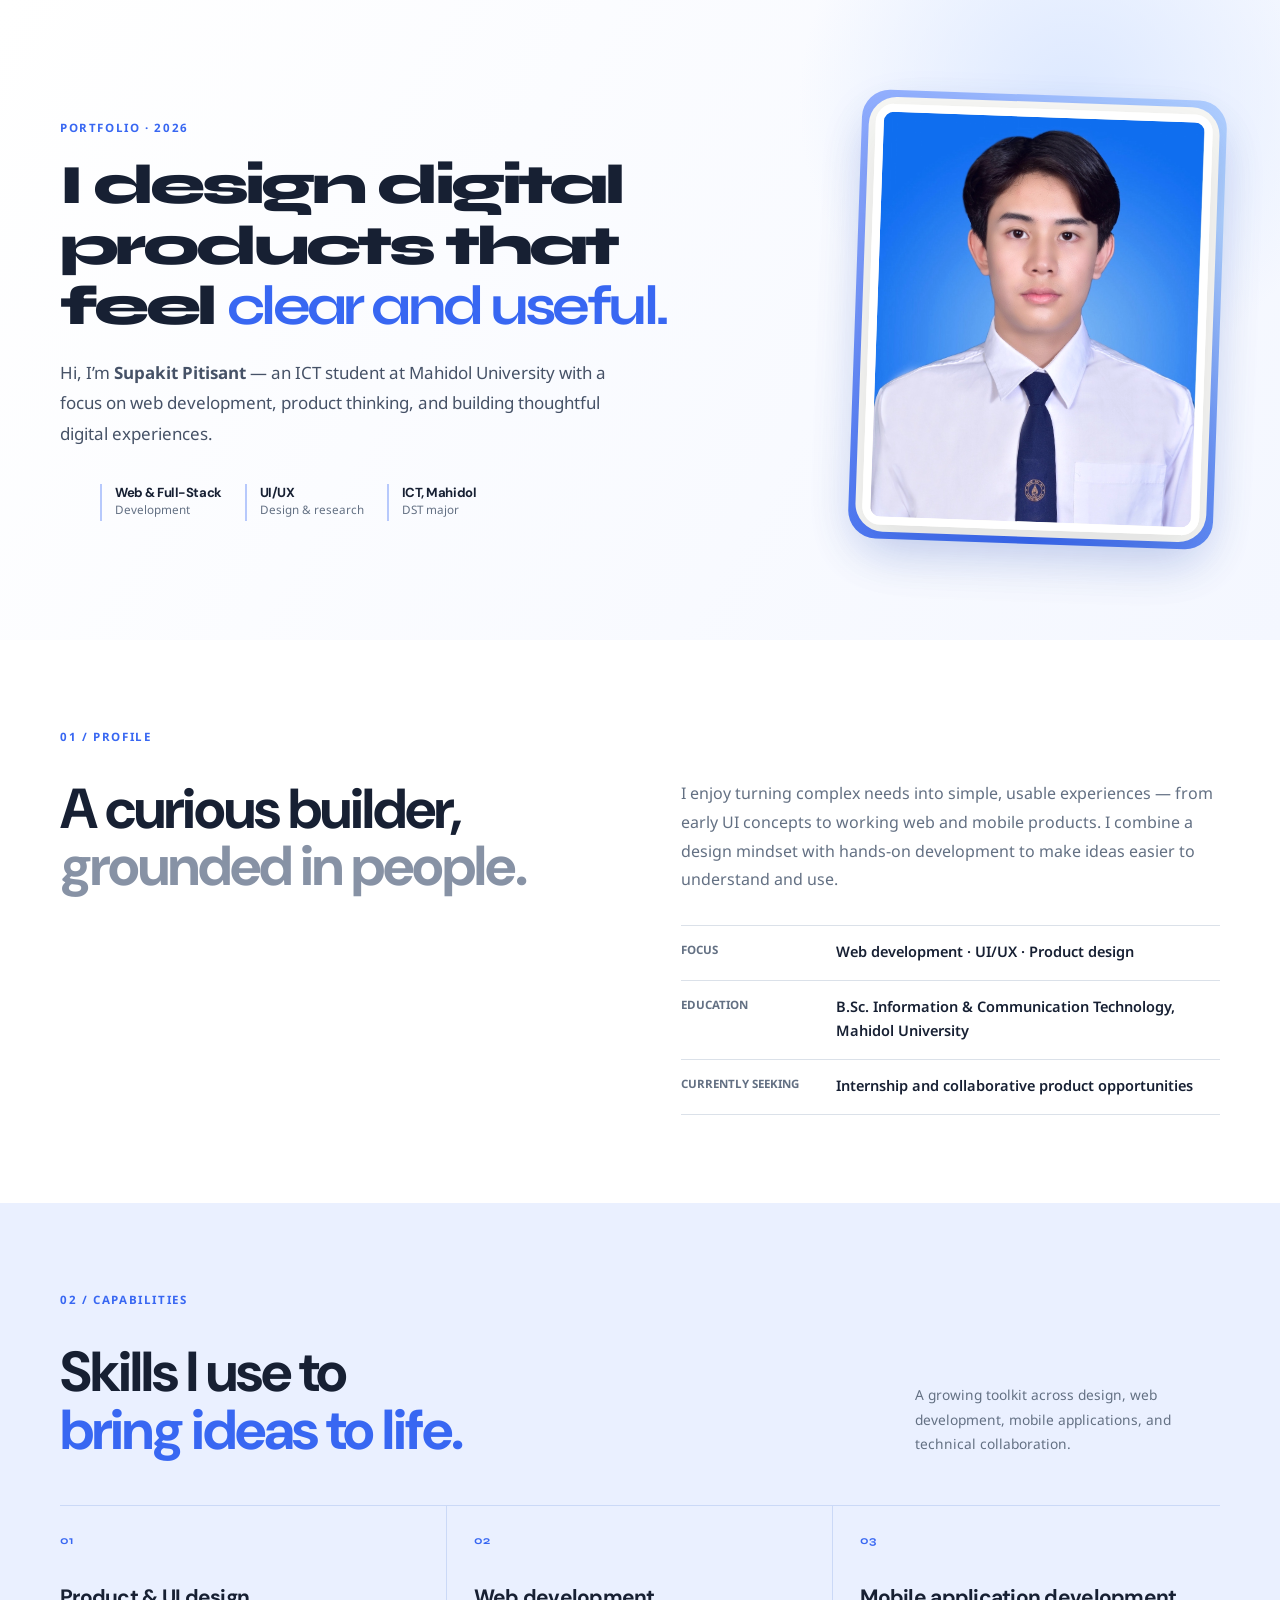
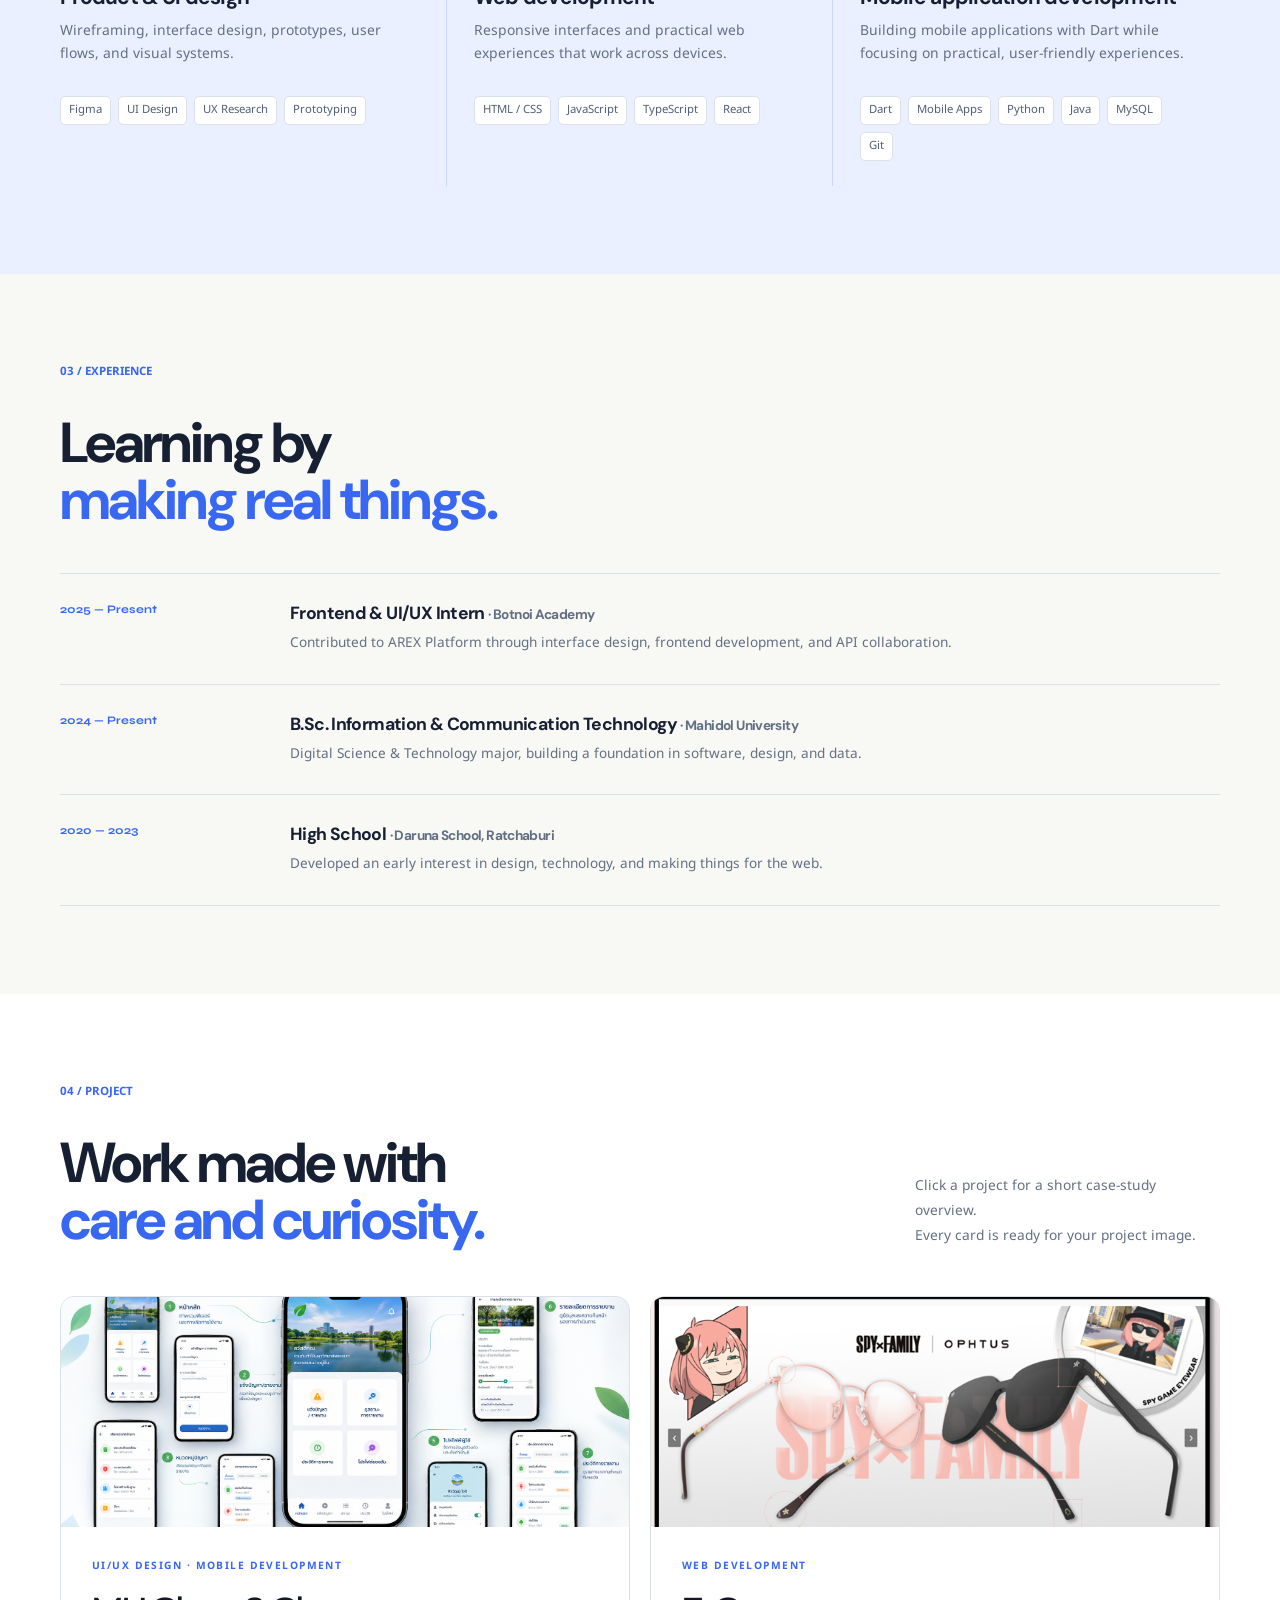
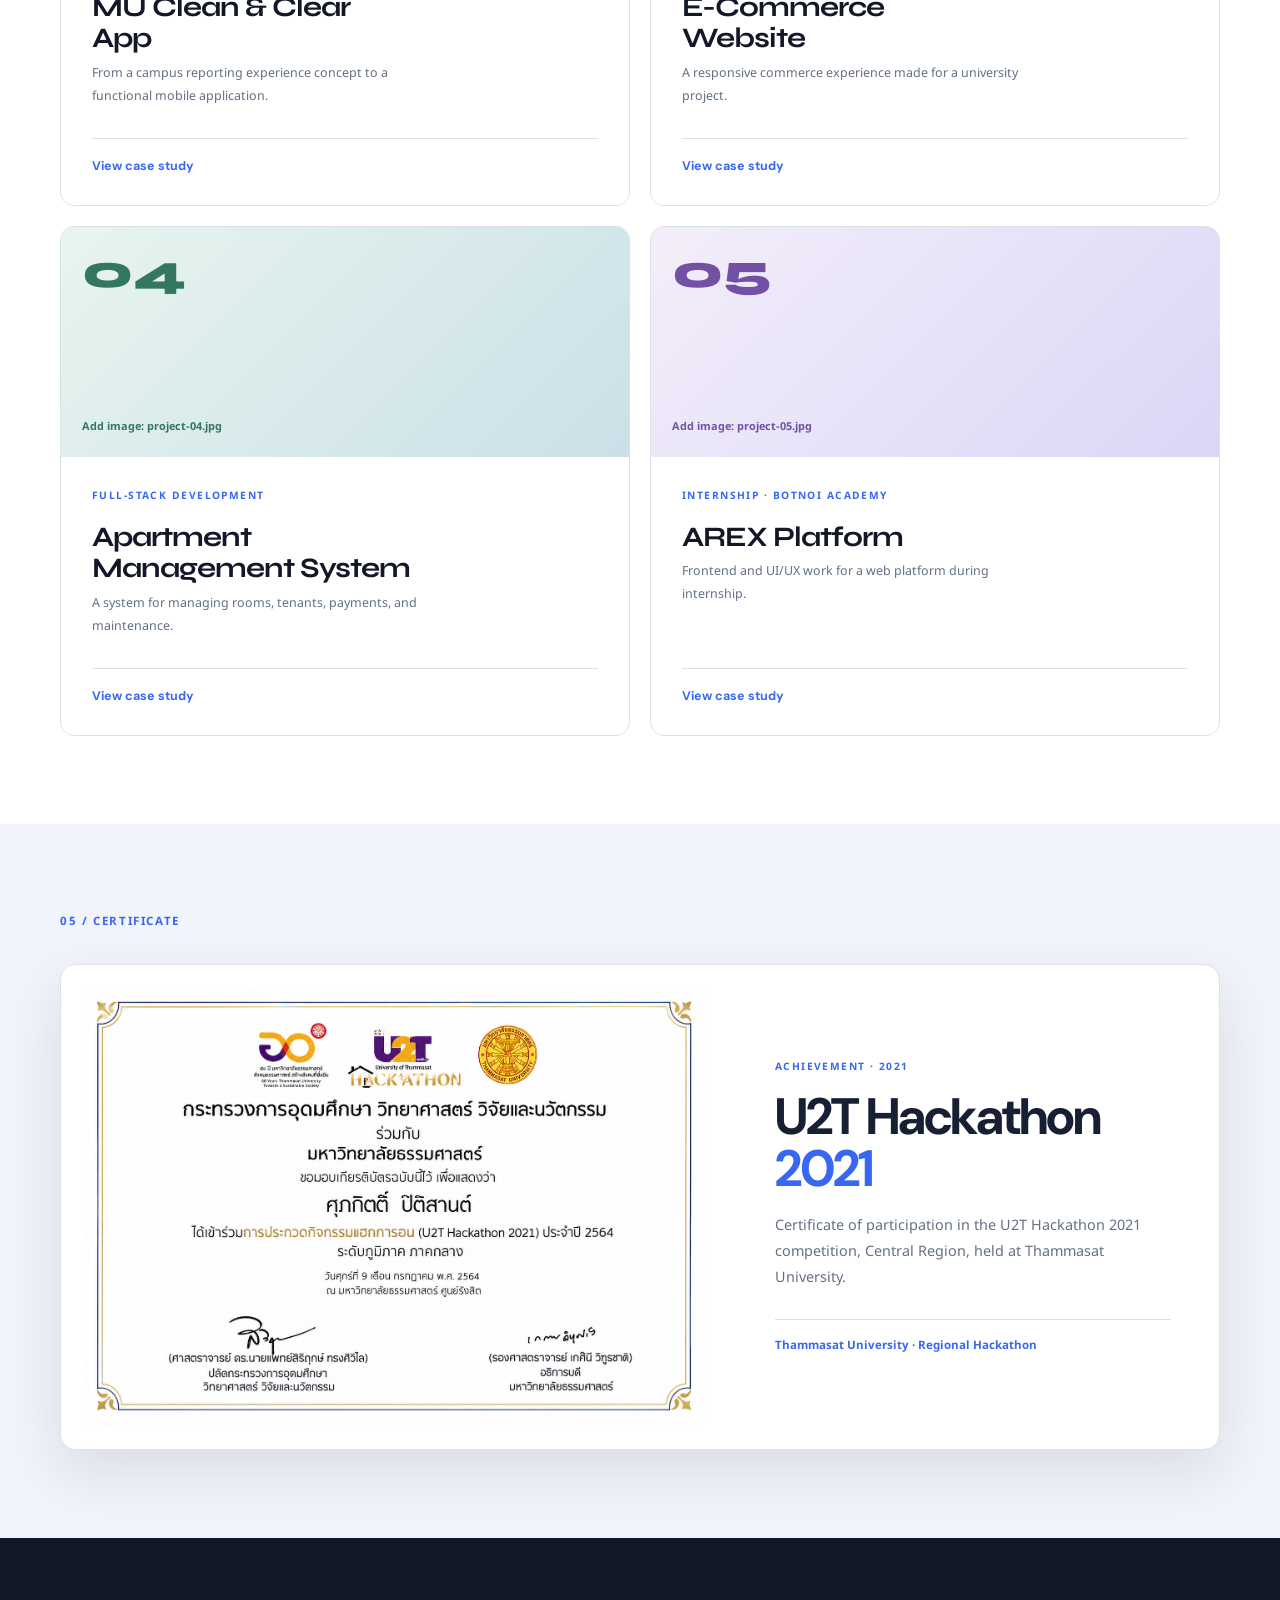
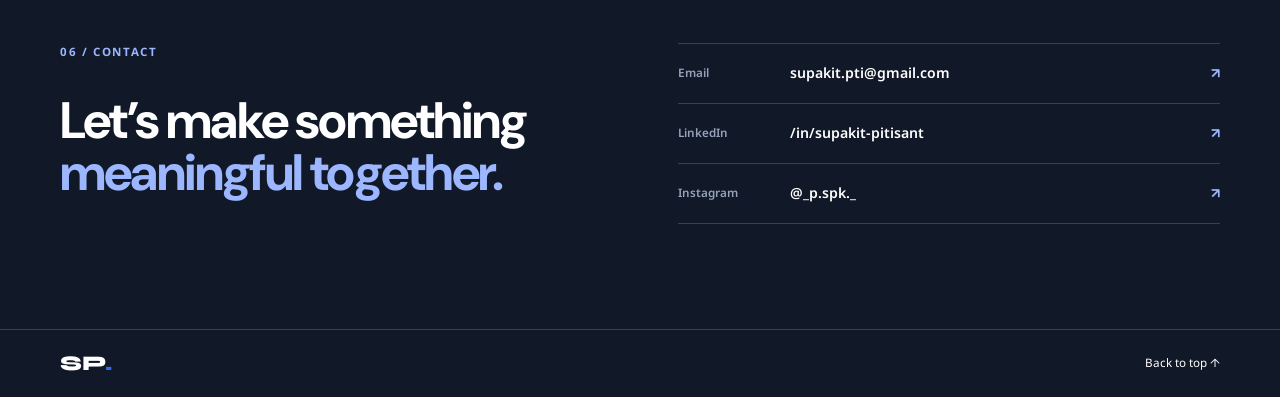
==== commit e82e5012: "Update portfolio visuals and content" ====
--- a/index.html
+++ b/index.html
@@ -1,463 +1,17 @@
-<!DOCTYPE html>
-<html lang="th">
-
-<head>
-  <meta charset="UTF-8">
-  <meta name="viewport" content="width=device-width, initial-scale=1.0">
-  <title>Supakit Pitisant</title>
-  <meta name="description" content="Portfolio ของศุภกิตติ์ ปิติสานต์ นักศึกษา ICT มหิดล สาขา Data Science & Technology — Web Developer & Full-Stack Developer">
-  <link
-    href="https://fonts.googleapis.com/css2?family=Syne:wght@400;600;700;800&family=DM+Sans:wght@300;400;500&display=swap"
-    rel="stylesheet">
-  <link rel="stylesheet" href="https://cdnjs.cloudflare.com/ajax/libs/font-awesome/6.5.0/css/all.min.css">
-  <link rel="stylesheet" href="style.css">
-</head>
-
-<body>
-
-  <div class="cursor" id="cursor"></div>
-  <div class="cursor-ring" id="cursorRing"></div>
-
-  <!-- Mobile Nav -->
-  <div class="mobile-nav" id="mobileNav">
-    <button class="mobile-nav-close" id="navClose">&#x2715;</button>
-    <a href="#about" onclick="closeMobileNav()">About</a>
-    <a href="#skills" onclick="closeMobileNav()">Skills</a>
-    <a href="#experience" onclick="closeMobileNav()">Experience</a>
-    <a href="#Project" onclick="closeMobileNav()">Projects</a>
-    <a href="#contact" onclick="closeMobileNav()">Contact</a>
-  </div>
-
-  <!-- Navigation -->
-  <nav id="mainNav">
-    <div class="nav-logo">SP.</div>
-    <div class="nav-links">
-      <a href="#about">About</a>
-      <a href="#skills">Skills</a>
-      <a href="#experience">Experience</a>
-      <a href="#Project">Projects</a>
-      <a href="#contact" class="nav-cta">Contact Me</a>
-    </div>
-    <button class="nav-menu-btn" id="menuBtn" onclick="openMobileNav()">
-      <span></span><span></span><span></span>
-    </button>
-  </nav>
-
-  <!-- HERO -->
-  <section class="hero">
-    <div class="hero-grid-bg"></div>
-    <div class="hero-glow"></div>
-
-    <!-- Photo -->
-    <div class="hero-photo-section">
-      <div class="photo-container">
-        <div class="ring ring-1"></div>
-        <div class="ring ring-2"></div>
-        <div class="ring ring-3"></div>
-        <div class="orbit-dot"></div>
-        <div class="orbit-dot2"></div>
-        <div class="brackets">
-          <div class="bracket bracket-tl"></div>
-          <div class="bracket bracket-tr"></div>
-          <div class="bracket bracket-bl"></div>
-          <div class="bracket bracket-br"></div>
-        </div>
-        <div class="photo-inner">
-          <img class="hero-photo" src="photo.jpg" alt="Supakit Pitisant">
-        </div>
-      </div>
-    </div>
-
-    <!-- Text -->
-    <div class="hero-content">
-      <div class="hero-eyebrow">
-        <div class="hero-eyebrow-line"></div>
-        <span>ICT &middot; Mahidol University</span>
-        <div class="hero-eyebrow-line"></div>
-      </div>
-      <h1 class="hero-name">
-        Supakit<br>
-        <span class="hero-name-outline">Pitisant</span>
-      </h1>
-      <div class="hero-title-row">
-        <span class="hero-title-text">Web Developer / Full-Stack Developer</span>
-        <span class="hero-badge">DST Major</span>
-      </div>
-      <p class="hero-desc">Mahidol University, Faculty of ICT</p>
-      <div class="hero-actions">
-        <a href="#Project" class="btn-primary">View My Projects &rarr;</a>
-        <a href="#contact" class="btn-secondary">Contact Me</a>
-      </div>
-    </div>
-
-    <div class="hero-scroll">
-      <div class="hero-scroll-line"></div>
-      <span class="hero-scroll-text">Scroll to explore</span>
-    </div>
-  </section>
-
-  <!-- STATS -->
-  <div class="stats-bar">
-    <div class="stat-item reveal">
-      <div class="stat-num" data-count="3">0</div>
-      <div class="stat-label">Year Student</div>
-    </div>
-    <div class="stat-item reveal reveal-delay-1">
-      <div class="stat-num" data-count="5">0</div>
-      <div class="stat-label">Projects</div>
-    </div>
-  </div>
-
-  <!-- ABOUT -->
-  <section id="about">
-    <div class="section-header">
-      <span class="section-num">01</span>
-      <h2 class="section-title">About Me</h2>
-      <div class="section-line"></div>
-    </div>
-    <div class="about-grid">
-      <div class="about-text reveal">
-        <p>สวัสดีครับ ผม <strong>นายศุภกิตติ์ ปิติสานต์</strong> นักศึกษาคณะ ICT สาขา Data Science &amp; Technology
-          ที่มีความชื่นชอบในการ<strong>พัฒนาและออกแบบเว็บไซต์ (Web &amp; Full-Stack Development)</strong> ควบคู่ไปกับ<strong>การพัฒนาแอปพลิเคชันมือถือ และการออกแบบ UI/UX</strong>
-          ให้มีความสวยงาม ใช้งานง่าย และตอบโจทย์ผู้ใช้งานจริง</p>
-        <p>ผมสนุกกับการเขียนโค้ดเพื่อสร้าง Web Platform และ Digital Experience ที่มีประสิทธิภาพ โดยผสานความรู้ด้าน <strong>Data &amp;
-            Technology</strong> เข้ากับ <strong>Creative Design &amp; Software Development</strong> เพื่อสร้างสรรค์ผลงานที่ทันสมัยและใช้งานได้จริง</p>
-      </div>
-      <div class="reveal reveal-delay-1">
-        <div class="about-detail-item"><span class="about-detail-label">Full Name</span><span
-            class="about-detail-value">Supakit Pitisant</span></div>
-        <div class="about-detail-item"><span class="about-detail-label">University</span><span
-            class="about-detail-value">Mahidol University</span></div>
-        <div class="about-detail-item"><span class="about-detail-label">Faculty</span><span
-            class="about-detail-value">ICT &mdash; DST Major</span></div>
-        <div class="about-detail-item"><span class="about-detail-label">Interests</span><span
-            class="about-detail-value">Web Dev &middot; Full-Stack &middot; App Dev &middot; UI/UX</span></div>
-      </div>
-    </div>
-  </section>
-
-  <!-- SKILLS -->
-  <section id="skills" class="skills-section">
-    <div class="section-header">
-      <span class="section-num">02</span>
-      <h2 class="section-title">Skills &amp; Tools</h2>
-      <div class="section-line"></div>
-    </div>
-    <div class="skills-grid">
-      <div class="skill-category reveal">
-        <h3>Design Skills</h3>
-        <div class="skill-items">
-          <div class="skill-item">
-            <div class="skill-top"><span class="skill-name">UI Design</span><span class="skill-pct">75%</span></div>
-            <div class="skill-bar">
-              <div class="skill-fill" style="--w:75%"></div>
-            </div>
-          </div>
-          <div class="skill-item">
-            <div class="skill-top"><span class="skill-name">UX Research</span><span class="skill-pct">60%</span></div>
-            <div class="skill-bar">
-              <div class="skill-fill" style="--w:60%"></div>
-            </div>
-          </div>
-          <div class="skill-item">
-            <div class="skill-top"><span class="skill-name">Typography</span><span class="skill-pct">50%</span></div>
-            <div class="skill-bar">
-              <div class="skill-fill" style="--w:50%"></div>
-            </div>
-          </div>
-          <div class="skill-item">
-            <div class="skill-top"><span class="skill-name">Data Visualization</span><span class="skill-pct">70%</span>
-            </div>
-            <div class="skill-bar">
-              <div class="skill-fill" style="--w:70%"></div>
-            </div>
-          </div>
-        </div>
-      </div>
-      <div class="skill-category reveal reveal-delay-1">
-        <h3>Technical Skills</h3>
-        <div class="skill-items">
-          <div class="skill-item">
-            <div class="skill-top"><span class="skill-name">Figma</span><span class="skill-pct">90%</span></div>
-            <div class="skill-bar">
-              <div class="skill-fill r" style="--w:90%"></div>
-            </div>
-          </div>
-          <div class="skill-item">
-            <div class="skill-top"><span class="skill-name">Python</span><span class="skill-pct">60%</span></div>
-            <div class="skill-bar">
-              <div class="skill-fill r" style="--w:60%"></div>
-            </div>
-          </div>
-          <div class="skill-item">
-            <div class="skill-top"><span class="skill-name">JavaScript</span><span class="skill-pct">50%</span></div>
-            <div class="skill-bar">
-              <div class="skill-fill r" style="--w:50%"></div>
-            </div>
-          </div>
-          <div class="skill-item">
-            <div class="skill-top"><span class="skill-name">HTML / CSS</span><span class="skill-pct">70%</span></div>
-            <div class="skill-bar">
-              <div class="skill-fill r" style="--w:70%"></div>
-            </div>
-          </div>
-          <div class="skill-item">
-            <div class="skill-top"><span class="skill-name">Adobe Photoshop</span><span class="skill-pct">70%</span>
-            </div>
-            <div class="skill-bar">
-              <div class="skill-fill r" style="--w:70%"></div>
-            </div>
-          </div>
-          <div class="skill-item">
-            <div class="skill-top"><span class="skill-name">Canva / Notion</span><span class="skill-pct">92%</span>
-            </div>
-            <div class="skill-bar">
-              <div class="skill-fill r" style="--w:92%"></div>
-            </div>
-          </div>
-        </div>
-      </div>
-    </div>
-    <div class="skill-category reveal" style="margin-top:40px">
-      <h3>Tools &amp; Software</h3>
-      <div class="tools-grid">
-        <span class="tool-tag">TypeScript</span>
-        <span class="tool-tag">JavaScript</span>
-        <span class="tool-tag">Java</span>
-        <span class="tool-tag">Python</span>
-        <span class="tool-tag">Dart</span>
-        <span class="tool-tag">HTML</span>
-        <span class="tool-tag">CSS</span>
-        <span class="tool-tag">Docker</span>
-        <span class="tool-tag">MySQL</span>
-        <span class="tool-tag">Supabase</span>
-        <span class="tool-tag">Postman</span>
-        <span class="tool-tag">Git / GitHub</span>
-        <span class="tool-tag">Figma</span>
-        <span class="tool-tag">Photoshop</span>
-        <span class="tool-tag">VS Code</span>
-      </div>
-    </div>
-  </section>
-
-  <!-- EXPERIENCE -->
-  <section id="experience">
-    <div class="section-header">
-      <span class="section-num">03</span>
-      <h2 class="section-title">Experience</h2>
-      <div class="section-line"></div>
-    </div>
-    <div>
-      <div class="exp-item reveal">
-        <div>
-          <div class="exp-period">Year 1</div>
-          <div class="exp-company">E-Commerce Website Project</div>
-        </div>
-        <div>
-          <div class="exp-role">Web Designer / Front End</div>
-          <p class="exp-desc">ออกแบบ UI/UX สำหรับ Website และสร้างหน้าเว็บไซต์ สำหรับโปรเจกต์วิชาเรียน WEB TECHNOLOGIES
-            & APPLICATION</p>
-          <div class="exp-tags"><span class="exp-tag">Figma</span><span class="exp-tag">HTML</span><span
-              class="exp-tag">CSS</span><span class="exp-tag">Prototyping</span></div>
-        </div>
-      </div>
-      <div class="exp-item reveal reveal-delay-1">
-        <div>
-          <div class="exp-period">2nd Year, Semester 1</div>
-          <div class="exp-company">MU Clean &amp; Clear (App Design)</div>
-        </div>
-        <div>
-          <div class="exp-role">UX/UI Designer </div>
-          <p class="exp-desc">ออกแบบ UI/UX สำหรับ Mobile App ตั้งแต่ Wireframe จนถึง High-fidelity Prototype</p>
-          <div class="exp-tags"><span class="exp-tag">FIGMA</span></div>
-        </div>
-      </div>
-      <div class="exp-item reveal reveal-delay-2">
-        <div>
-          <div class="exp-period">2nd Year, Semester 2</div>
-          <div class="exp-company">MU Clean &amp; Clear (Mobile Dev)</div>
-        </div>
-        <div>
-          <div class="exp-role">Mobile App Developer</div>
-          <p class="exp-desc">พัฒนาแอปพลิเคชันด้วยภาษา Dart</p>
-          <div class="exp-tags"><span class="exp-tag">Dart</span><span class="exp-tag">JavaScript</span><span
-              class="exp-tag">HTML</span><span class="exp-tag">CSS</span></div>
-        </div>
-      </div>
-      <div class="exp-item reveal reveal-delay-3">
-        <div>
-          <div class="exp-period">2nd Year, Semester 3</div>
-          <div class="exp-company">Botnoi Academy (AREX Platform)</div>
-        </div>
-        <div>
-          <div class="exp-role">Web Platform / Frontend Intern</div>
-          <p class="exp-desc">ร่วมพัฒนา AREX Platform แพลตฟอร์ม Web Application ในช่วงฝึกงาน ออกแบบและพัฒนา UI/UX รวมถึงเชื่อมต่อ API</p>
-          <div class="exp-tags"><span class="exp-tag">Web Platform</span><span class="exp-tag">Frontend</span><span
-              class="exp-tag">JavaScript</span><span class="exp-tag">HTML</span><span
-              class="exp-tag">CSS</span><span class="exp-tag">Postman</span><span class="exp-tag">GitHub</span></div>
-        </div>
-      </div>
-      <div class="exp-item reveal">
-        <div>
-          <div class="exp-period">3rd Year, Semester 1</div>
-          <div class="exp-company">Apartment Management System</div>
-        </div>
-        <div>
-          <div class="exp-role">Full-Stack Developer</div>
-          <p class="exp-desc">พัฒนาระบบจัดการหอพักแบบ Full-Stack ครอบคลุมการจัดการห้องพัก ผู้เช่า การชำระเงิน และระบบแจ้งซ่อม พร้อม Deploy ด้วย Docker</p>
-          <div class="exp-tags"><span class="exp-tag">TypeScript</span><span class="exp-tag">Java</span><span
-              class="exp-tag">Docker</span><span class="exp-tag">HTML</span><span class="exp-tag">CSS</span><span
-              class="exp-tag">REST API</span></div>
-        </div>
-      </div>
-    </div>
-  </section>
-
-  <!-- Project -->
-  <section id="Project" class="Projects-section">
-    <div class="section-header">
-      <span class="section-num">04</span>
-      <h2 class="section-title">Selected Project</h2>
-      <div class="section-line"></div>
-    </div>
-    <div class="Projects-grid">
-      <a href="Project1.html" class="Project-item reveal">
-        <div class="Project-num">001</div>
-        <div class="Project-title">Design MU Clean &amp; Clear App</div>
-        <p class="Project-desc">ออกแบบ UI/UX แอปพลิเคชันรายงานปัญหาภายในมหาวิทยาลัยมหิดล ด้วย Figma ครบทั้ง Wireframe และ Prototype</p>
-        <div class="Project-footer"><span class="Project-type">App Design</span>
-          <div class="Project-arrow">&#x2197;</div>
-        </div>
-      </a>
-      <a href="Project2.html" class="Project-item reveal reveal-delay-1">
-        <div class="Project-num">002</div>
-        <div class="Project-title">Build MU Clean &amp; Clear App</div>
-        <p class="Project-desc">พัฒนาแอปพลิเคชันมือถือรายงานปัญหา ด้วยภาษา Java และ Dart พร้อมระบบจัดการฐานข้อมูล MySQL</p>
-        <div class="Project-footer"><span class="Project-type">Mobile Development</span>
-          <div class="Project-arrow">&#x2197;</div>
-        </div>
-      </a>
-      <a href="Project3.html" class="Project-item reveal reveal-delay-2">
-        <div class="Project-num">003</div>
-        <div class="Project-title">E-Commerce Website</div>
-        <p class="Project-desc">ออกแบบและพัฒนาเว็บไซต์ E-Commerce แบบครบวงจรด้วย HTML, CSS, JavaScript และระบบฐานข้อมูล MySQL</p>
-        <div class="Project-footer"><span class="Project-type">Web Development</span>
-          <div class="Project-arrow">&#x2197;</div>
-        </div>
-      </a>
-      <a href="Project4.html" class="Project-item reveal reveal-delay-3">
-        <div class="Project-num">004</div>
-        <div class="Project-title">Apartment Management System</div>
-        <p class="Project-desc">ระบบจัดการหอพัก Full-Stack พัฒนาด้วย TypeScript, Java REST API และจัดการ Deploy ระบบด้วย Docker</p>
-        <div class="Project-footer"><span class="Project-type">Full-Stack Dev</span>
-          <div class="Project-arrow">&#x2197;</div>
-        </div>
-      </a>
-      <a href="Project5.html" class="Project-item reveal">
-        <div class="Project-num">005</div>
-        <div class="Project-title">AREX Platform</div>
-        <p class="Project-desc">ร่วมพัฒนา Web Platform และออกแบบพัฒนา UI/UX สำหรับแพลตฟอร์ม AREX ระหว่างการฝึกงานที่ Botnoi Academy</p>
-        <div class="Project-footer"><span class="Project-type">Web Platform &middot; Internship</span>
-          <div class="Project-arrow">&#x2197;</div>
-        </div>
-      </a>
-    </div>
-  </section>
-
-  <!-- EDUCATION -->
-  <section id="education">
-    <div class="section-header">
-      <span class="section-num">05</span>
-      <h2 class="section-title">Education</h2>
-      <div class="section-line"></div>
-    </div>
-    <div class="edu-grid">
-      <div class="edu-item reveal">
-        <div class="edu-year">2024 &mdash; Present</div>
-        <div class="edu-degree">B.Sc. Information &amp; Communication Technology</div>
-        <div class="edu-school">Mahidol University &middot; Major: DST &middot; GPA: 2.40</div>
-        <p class="edu-desc">สาขา Digital Science &amp; Technology เรียนด้าน Programming Language, Machine Learning,
-          UX/UI Design, Software Development, IoT, Cloud Computing, DevOps, Software QA &amp; Testing, Cyber-Physical
-          Systems และ Mobile App Development</p>
-      </div>
-      <div class="edu-item reveal reveal-delay-1">
-        <div class="edu-year">2020 &mdash; 2023</div>
-        <div class="edu-degree">High School</div>
-        <div class="edu-school">Daruna School &middot; Ratchaburi</div>
-        <p class="edu-desc">สำเร็จการศึกษาระดับมัธยมปลายด้วย GPA: 3.37 และเริ่มสนใจด้าน Design และ Technology
-          รวมถึงเริ่มหัดเรียน<strong>การออกแบบเว็บไซต์และการเขียนเว็บไซต์</strong> ด้วยตัวเองเป็นครั้งแรก</p>
-      </div>
-    </div>
-  </section>
-
-  <!-- CONTACT -->
-  <section id="contact" class="contact-section">
-    <div class="contact-grid">
-      <div class="contact-left reveal">
-        <h2>Currently seeking a<br><span>Web Dev internship</span></h2>
-        <p>กำลังมองหาสถานที่ฝึกงานด้าน Web Development พร้อมที่จะเรียนรู้และสร้างสรรค์ผลงานร่วมกับทีมครับ</p>
-      </div>
-      <div class="contact-links reveal reveal-delay-1">
-        <a href="mailto:supakit.pti@gmail.com" class="contact-link">
-          <div class="contact-link-left">
-            <div class="contact-link-icon"><i class="fa-solid fa-envelope"></i></div>
-            <div>
-              <div class="contact-link-name">Email</div>
-              <div class="contact-link-handle">supakit.pti@gmail.com</div>
-            </div>
-          </div>
-          <span class="contact-link-arrow">&rarr;</span>
-        </a>
-        <a href="https://www.linkedin.com/in/supakit-pitisant/" class="contact-link" target="_blank">
-          <div class="contact-link-left">
-            <div class="contact-link-icon"><i class="fa-brands fa-linkedin-in"></i></div>
-            <div>
-              <div class="contact-link-name">LinkedIn</div>
-              <div class="contact-link-handle">/in/supakit-pitisant/</div>
-            </div>
-          </div>
-          <span class="contact-link-arrow">&rarr;</span>
-        </a>
-        <a href="https://www.instagram.com/_p.spk._/" class="contact-link" target="_blank">
-          <div class="contact-link-left">
-            <div class="contact-link-icon"><i class="fa-brands fa-instagram"></i></div>
-            <div>
-              <div class="contact-link-name">Instagram</div>
-              <div class="contact-link-handle">_p.spk._</div>
-            </div>
-          </div>
-          <span class="contact-link-arrow">&rarr;</span>
-        </a>
-        <a href="https://line.me/ti/p/kEyhdlgzWU" class="contact-link" target="_blank">
-          <div class="contact-link-left">
-            <div class="contact-link-icon"><i class="fa-brands fa-line"></i></div>
-            <div>
-              <div class="contact-link-name">Line</div>
-              <div class="contact-link-handle">poisamlk</div>
-            </div>
-          </div>
-          <span class="contact-link-arrow">&rarr;</span>
-        </a>
-        <a href="tel:+66989895540" class="contact-link">
-          <div class="contact-link-left">
-            <div class="contact-link-icon"><i class="fa-solid fa-phone"></i></div>
-            <div>
-              <div class="contact-link-name">Phone</div>
-              <div class="contact-link-handle">098-391-5540</div>
-            </div>
-          </div>
-          <span class="contact-link-arrow">&rarr;</span>
-        </a>
-      </div>
-    </div>
-  </section>
-
-  <footer>
-    <span class="footer-copy">&copy; 2026 Supakit Pitisant. All rights reserved.</span>
-    <span class="footer-made">ICT &middot; Mahidol University</span>
-  </footer>
-
-  <script src="script.js"></script>
-</body>
-
-</html>+<!doctype html>
+<html lang="th"><head><meta charset="utf-8"><meta name="viewport" content="width=device-width,initial-scale=1"><meta name="description" content="Portfolio of Supakit Pitisant — ICT student and aspiring full-stack developer."><title>Supakit Pitisant | Portfolio</title><link rel="preconnect" href="https://fonts.googleapis.com"><link rel="preconnect" href="https://fonts.gstatic.com" crossorigin><link href="https://fonts.googleapis.com/css2?family=DM+Sans:wght@400;500;600;700&family=Noto+Sans+Thai:wght@400;500;600;700&family=Syne:wght@600;700;800&display=swap" rel="stylesheet"><link rel="stylesheet" href="style.css"></head>
+<body><main id="top">
+<section class="hero"><div class="hero-copy"><p class="eyebrow">PORTFOLIO · 2026</p><h1>I design digital products that feel <em>clear and useful.</em></h1><p class="intro">Hi, I’m <strong>Supakit Pitisant</strong> — an ICT student at Mahidol University with a focus on web development, product thinking, and building thoughtful digital experiences.</p><ul class="quick-facts"><li><b>Web &amp; Full-Stack</b><span>Development</span></li><li><b>UI/UX</b><span>Design &amp; research</span></li><li><b>ICT, Mahidol</b><span>DST major</span></li></ul></div><div class="portrait-wrap"><img src="photo.jpg" alt="Portrait of Supakit Pitisant" class="portrait"><div class="availability"><span></span> Open to internship opportunities</div></div></section>
+<section class="section about" id="about"><p class="section-label">01 / PROFILE</p><div class="about-grid"><div><h2>A curious builder,<br><em>grounded in people.</em></h2></div><div class="about-copy"><p>I enjoy turning complex needs into simple, usable experiences — from early UI concepts to working web and mobile products. I combine a design mindset with hands-on development to make ideas easier to understand and use.</p><dl><div><dt>Focus</dt><dd>Web development · UI/UX · Product design</dd></div><div><dt>Education</dt><dd>B.Sc. Information &amp; Communication Technology, Mahidol University</dd></div><div><dt>Currently seeking</dt><dd>Internship and collaborative product opportunities</dd></div></dl></div></div></section>
+<section class="section skills-panel" id="skills"><p class="section-label">02 / CAPABILITIES</p><div class="section-heading"><h2>Skills I use to<br><em>bring ideas to life.</em></h2><p>A growing toolkit across design, web development, mobile applications, and technical collaboration.</p></div><div class="capabilities"><article><p class="skill-number">01</p><h3>Product &amp; UI design</h3><p>Wireframing, interface design, prototypes, user flows, and visual systems.</p><div class="tags"><span>Figma</span><span>UI Design</span><span>UX Research</span><span>Prototyping</span></div></article><article><p class="skill-number">02</p><h3>Web development</h3><p>Responsive interfaces and practical web experiences that work across devices.</p><div class="tags"><span>HTML / CSS</span><span>JavaScript</span><span>TypeScript</span><span>React</span></div></article><article><p class="skill-number">03</p><h3>Mobile application development</h3><p>Building mobile applications with Dart while focusing on practical, user-friendly experiences.</p><div class="tags"><span>Dart</span><span>Mobile Apps</span><span>Python</span><span>Java</span><span>MySQL</span><span>Git</span></div></article></div></section>
+<section class="section projects-section" id="projects"><p class="section-label">03 / SELECTED WORK</p><div class="projects-heading"><h2>Work made with<br><em>care and curiosity.</em></h2><p>Click a project for a short case-study overview.<br>Every card is ready for your project image.</p></div><div class="projects">
+<!-- Add JPG/PNG images in assets/projects using the file names shown on each card. -->
+<article class="project-card featured" data-project="clean-app"><div class="project-media"><img src="assets/project1/ChatGPT Image 7 ก.ย. 2569 15_03_21.png" alt="MU Green &amp; Clean mobile app"><div class="image-placeholder"><span>01</span><small>MU Green &amp; Clean</small></div></div><div class="project-info"><p class="project-type">UI/UX DESIGN · MOBILE DEVELOPMENT</p><h3>MU Clean &amp; Clear<br>App</h3><p>From a campus reporting experience concept to a functional mobile application.</p><button>View case study ↗</button></div></article>
+<article class="project-card" data-project="commerce"><div class="project-media"><img src="assets/project3/image (4).png" alt="E-commerce website"><div class="image-placeholder"><span>03</span><small>Ophtus E-Commerce</small></div></div><div class="project-info"><p class="project-type">WEB DEVELOPMENT</p><h3>E-Commerce<br>Website</h3><p>A responsive commerce experience made for a university project.</p><button>View case study ↗</button></div></article>
+<article class="project-card" data-project="apartment"><div class="project-media"><img src="assets/projects/project-04.jpg" alt="Apartment management system" onerror="this.classList.add('missing')"><div class="image-placeholder"><span>04</span><small>Add image: project-04.jpg</small></div></div><div class="project-info"><p class="project-type">FULL-STACK DEVELOPMENT</p><h3>Apartment<br>Management System</h3><p>A system for managing rooms, tenants, payments, and maintenance.</p><button>View case study ↗</button></div></article>
+<article class="project-card" data-project="arex"><div class="project-media"><img src="assets/projects/project-05.jpg" alt="AREX Platform internship work" onerror="this.classList.add('missing')"><div class="image-placeholder"><span>05</span><small>Add image: project-05.jpg</small></div></div><div class="project-info"><p class="project-type">INTERNSHIP · BOTNOI ACADEMY</p><h3>AREX Platform</h3><p>Frontend and UI/UX work for a web platform during internship.</p><button>View case study ↗</button></div></article>
+</div></section>
+<section class="section experience" id="experience"><p class="section-label">04 / EXPERIENCE</p><h2>Learning by<br><em>making real things.</em></h2><div class="timeline"><article><p>2025 — Present</p><div><h3>Frontend &amp; UI/UX Intern <span>· Botnoi Academy</span></h3><p>Contributed to AREX Platform through interface design, frontend development, and API collaboration.</p></div></article><article><p>2024 — Present</p><div><h3>B.Sc. Information &amp; Communication Technology <span>· Mahidol University</span></h3><p>Digital Science &amp; Technology major, building a foundation in software, design, and data.</p></div></article><article><p>2020 — 2023</p><div><h3>High School <span>· Daruna School, Ratchaburi</span></h3><p>Developed an early interest in design, technology, and making things for the web.</p></div></article></div></section>
+<section class="section certificate-section" id="certificate"><p class="section-label">05 / CERTIFICATE</p><div class="certificate-card"><div class="certificate-image"><img src="assets/card/ChatGPT Image 7 ก.ย. 2569 14_36_58.png" alt="เกียรติบัตรการเข้าร่วมกิจกรรม U2T Hackathon 2021"></div><div class="certificate-info"><p class="project-type">ACHIEVEMENT · 2021</p><h2>U2T Hackathon<br><em>2021</em></h2><p>เกียรติบัตรการเข้าร่วมการประกวดกิจกรรมแฮกกาธอน U2T Hackathon 2021 ระดับภูมิภาค ภาคกลาง ณ มหาวิทยาลัยธรรมศาสตร์</p><span class="certificate-meta">Thammasat University · Regional Hackathon</span></div></div></section>
+<section class="contact" id="contact"><div><p class="section-label">06 / CONTACT</p><h2>Let’s make something<br><em>meaningful together.</em></h2></div><div class="contact-links"><a href="mailto:supakit.pti@gmail.com"><span>Email</span>supakit.pti@gmail.com <b>↗</b></a><a href="https://www.linkedin.com/in/supakit-pitisant/" target="_blank" rel="noreferrer"><span>LinkedIn</span>/in/supakit-pitisant <b>↗</b></a><a href="https://www.instagram.com/_p.spk._/" target="_blank" rel="noreferrer"><span>Instagram</span>@_p.spk._ <b>↗</b></a></div></section>
+</main><footer><b>SP<span>.</span></b><span>© 2026 Supakit Pitisant</span><a href="#top">Back to top ↑</a></footer><dialog id="project-dialog"><button class="close" aria-label="Close dialog">×</button><p class="section-label" id="modal-type"></p><h2 id="modal-title"></h2><p id="modal-summary"></p><div class="modal-details" id="modal-details"></div><div class="tags" id="modal-tools"></div></dialog><script src="script.js"></script></body></html>
--- a/style.css
+++ b/style.css
@@ -1,328 +1,56 @@
+:root{--ink:#121827;--muted:#637083;--line:#dbe1e9;--paper:#f8f8f5;--accent:#3867f2;--soft:#eaf0ff;--dark:#111827;--shadow:0 22px 58px #1924371c}*{box-sizing:border-box;margin:0}html{scroll-behavior:smooth}body{background:var(--paper);color:var(--ink);font:400 16px/1.65 "DM Sans","Noto Sans Thai",sans-serif}a{text-decoration:none;color:inherit}.hero,.section,.contact,footer{padding-left:max(24px,calc((100vw - 1160px)/2));padding-right:max(24px,calc((100vw - 1160px)/2))}.hero{min-height:720px;padding-top:92px;padding-bottom:72px;display:grid;grid-template-columns:1.2fr .8fr;gap:76px;align-items:center;background:radial-gradient(circle at 84% 16%,#dce8ff 0,transparent 23%),linear-gradient(120deg,#fff,#f4f7ff)}.eyebrow,.section-label,.project-type{color:var(--accent);font-size:.72rem;font-weight:700;letter-spacing:.14em}.hero h1,h2,dialog h2{font:800 clamp(3rem,5.8vw,5.8rem)/1.02 Syne,"Noto Sans Thai",sans-serif;letter-spacing:-.065em;margin:17px 0 23px}.hero h1 em,h2 em{font-style:normal;color:var(--accent)}.intro{max-width:560px;color:#465267;font-size:1.06rem}.hero-actions{display:flex;gap:11px;margin:30px 0}.button{border:1px solid var(--line);border-radius:8px;padding:12px 16px;font-size:.88rem;font-weight:700}.primary{background:var(--accent);border-color:var(--accent);color:#fff}.secondary{background:#fff}.quick-facts{display:flex;gap:23px;list-style:none;margin-top:34px}.quick-facts li{padding-left:13px;border-left:2px solid #b7c9fc}.quick-facts b,.quick-facts span{display:block}.quick-facts b{font:700 .82rem Syne,sans-serif}.quick-facts span{color:var(--muted);font-size:.73rem}.portrait-wrap{position:relative;justify-self:end;width:min(100%,365px)}.portrait{display:block;width:100%;aspect-ratio:4/5;object-fit:cover;object-position:top;border:13px solid #fff;border-radius:20px;box-shadow:var(--shadow)}.availability{position:absolute;bottom:29px;left:-32px;background:#fff;padding:11px 14px;border-radius:8px;box-shadow:var(--shadow);font-size:.69rem;font-weight:700}.availability span{display:inline-block;width:7px;height:7px;border-radius:50%;background:#20b76b;margin-right:7px}.section{padding-top:118px;padding-bottom:118px}.section-label{margin-bottom:33px}.about{background:#fff}.about-grid{display:grid;grid-template-columns:1fr 1fr;gap:82px}.about h2,.section-heading h2,.projects-heading h2,.experience h2{font-size:clamp(2.55rem,4.4vw,4.25rem);margin:0}.about h2 em{color:#8792a5}.about-copy>p{color:var(--muted);margin-bottom:30px}dl{border-top:1px solid var(--line)}dl div{display:grid;grid-template-columns:140px 1fr;gap:15px;padding:15px 0;border-bottom:1px solid var(--line)}dt{color:var(--muted);font-size:.72rem;font-weight:700;text-transform:uppercase}dd{font-size:.91rem;font-weight:600}.skills-panel{background:var(--soft)}.section-heading,.projects-heading{display:flex;justify-content:space-between;gap:40px;align-items:end;margin-bottom:47px}.section-heading>p,.projects-heading>p{max-width:305px;color:var(--muted);font-size:.86rem}.capabilities{display:grid;grid-template-columns:repeat(3,1fr);border-top:1px solid #cbd9f7}.capabilities article{padding:27px 27px 25px 0;border-right:1px solid #cbd9f7}.capabilities article+article{padding-left:27px}.capabilities article:last-child{border:0}.skill-number{font:700 .72rem Syne,sans-serif;color:var(--accent);margin-bottom:36px}.capabilities h3{font:700 1.3rem Syne,sans-serif;margin-bottom:10px}.capabilities>article>p:not(.skill-number){color:var(--muted);font-size:.87rem;min-height:58px}.tags{display:flex;flex-wrap:wrap;gap:7px;margin-top:18px}.tags span{border:1px solid var(--line);background:#fff;border-radius:5px;padding:4px 8px;color:#536074;font-size:.71rem}.projects-section{background:#fff}.projects{display:grid;grid-template-columns:repeat(2,1fr);gap:18px}.project-card{display:grid;grid-template-columns:46% 54%;min-height:287px;border:1px solid var(--line);border-radius:15px;overflow:hidden;background:#fff;transition:.25s}.project-card:hover{transform:translateY(-4px);box-shadow:var(--shadow)}.project-card.featured{grid-column:span 2;grid-template-columns:56% 44%;min-height:370px;background:var(--dark);color:#fff;border-color:var(--dark)}.project-media{position:relative;min-height:100%;overflow:hidden;background:#dce8ff}.project-media img{width:100%;height:100%;position:absolute;object-fit:cover;z-index:2}.project-media img.missing{display:none}.image-placeholder{height:100%;min-height:230px;display:flex;flex-direction:column;justify-content:space-between;padding:21px;background:linear-gradient(135deg,#ffffff57,#3867f21c);color:#3456b8}.image-placeholder span{font:800 3rem/1 Syne,sans-serif}.image-placeholder small{font-size:.68rem;font-weight:700}.project-card:nth-child(2) .project-media{background:#f5e9dc}.project-card:nth-child(2) .image-placeholder{color:#aa6545}.project-card:nth-child(3) .project-media{background:#dcefe7}.project-card:nth-child(3) .image-placeholder{color:#34775f}.project-card:nth-child(4) .project-media{background:#eee5f7}.project-card:nth-child(4) .image-placeholder{color:#7251a4}.project-card:nth-child(5) .project-media{background:#ffe9cb}.project-card:nth-child(5) .image-placeholder{color:#b26a16}.project-info{display:flex;flex-direction:column;align-items:flex-start;padding:28px}.project-type{font-size:.64rem}.project-info h3{font:700 clamp(1.35rem,2.2vw,2rem)/1.13 Syne,"Noto Sans Thai",sans-serif;margin:17px 0 8px}.project-info>p:not(.project-type){font-size:.78rem;color:var(--muted)}.featured .project-info>p:not(.project-type){color:#b7c3d7}.project-info button{margin-top:auto;padding:0;border:0;background:none;color:var(--accent);font:700 .78rem "DM Sans";cursor:pointer}.featured .project-info button{color:#a9c0ff}.timeline{margin-top:45px;border-top:1px solid var(--line)}.timeline article{display:grid;grid-template-columns:200px 1fr;gap:30px;padding:28px 0;border-bottom:1px solid var(--line)}.timeline article>p{color:var(--accent);font:700 .72rem Syne}.timeline h3{font:700 1.1rem Syne,"Noto Sans Thai";margin-bottom:7px}.timeline h3 span,.timeline div>p{color:var(--muted);font-size:.85rem}.contact{padding-top:105px;padding-bottom:105px;display:grid;grid-template-columns:1fr 1fr;gap:76px;background:var(--dark);color:#fff}.contact .section-label{color:#9cb6ff}.contact h2{font-size:clamp(2.5rem,4vw,4rem);margin:0}.contact h2 em{color:#9cb6ff}.contact-links{border-top:1px solid #334155}.contact-links a{display:grid;grid-template-columns:100px 1fr auto;gap:12px;align-items:center;border-bottom:1px solid #334155;padding:18px 0;font-weight:600;font-size:.88rem}.contact-links span{color:#95a4ba;font-size:.73rem}.contact-links b{color:#9cb6ff}footer{padding-top:21px;padding-bottom:21px;display:flex;justify-content:space-between;align-items:center;background:var(--dark);color:#9ba9be;border-top:1px solid #334155;font-size:.73rem}footer>b{font:800 1.3rem Syne;color:#fff}footer>b span{color:var(--accent)}footer a{color:#fff}dialog{width:min(710px,calc(100% - 32px));border:0;border-radius:17px;padding:39px;background:#fff;box-shadow:0 25px 80px #0f172a55}dialog::backdrop{background:#101828aa;backdrop-filter:blur(4px)}dialog h2{font-size:clamp(2rem,4vw,3.2rem);margin:11px 0 14px}.close{position:absolute;right:16px;top:10px;border:0;background:none;color:var(--muted);font-size:2rem;cursor:pointer}.modal-details{display:grid;grid-template-columns:1fr 1fr;gap:14px;margin-top:27px}.modal-details section{padding-top:13px;border-top:1px solid var(--line)}.modal-details h3{color:var(--accent);font:700 .68rem Syne}.modal-details p,dialog>#modal-summary{color:var(--muted);font-size:.8rem;margin-top:5px}@media(max-width:760px){.hero{min-height:auto;padding-top:67px;padding-bottom:58px;grid-template-columns:1fr;gap:38px}.portrait-wrap{grid-row:1;justify-self:center;width:min(78%,310px)}.hero-copy{grid-row:2}.hero h1{font-size:3.25rem}.availability{left:-14px;bottom:20px}.section{padding-top:75px;padding-bottom:75px}.about-grid,.contact{grid-template-columns:1fr;gap:32px}.section-heading,.projects-heading{display:block}.section-heading>p,.projects-heading>p{margin-top:20px}.capabilities{grid-template-columns:1fr}.capabilities article,.capabilities article+article{padding:24px 0;border-right:0;border-bottom:1px solid #cbd9f7}.capabilities>article>p:not(.skill-number){min-height:0}.projects{grid-template-columns:1fr}.project-card,.project-card.featured{grid-column:auto;grid-template-columns:1fr;min-height:auto}.project-media{min-height:210px}.project-info{min-height:230px}.timeline article{grid-template-columns:1fr;gap:7px}.contact{padding-top:72px;padding-bottom:72px}.contact-links a{grid-template-columns:1fr auto}.contact-links span{grid-column:1/-1;grid-row:1}footer{flex-direction:column;gap:7px;text-align:center}.modal-details{grid-template-columns:1fr}dialog{padding:32px 23px}}
+.modal-media{position:relative;display:grid;grid-template-columns:repeat(auto-fit,minmax(180px,1fr));gap:8px;min-height:260px;margin-top:24px;padding:8px;overflow:hidden;border:1px solid var(--line);border-radius:11px;background:linear-gradient(135deg,#e7efff,#f7f9ff);color:#4d6dbf}.modal-media img{position:relative;width:100%;height:180px;object-fit:cover;border-radius:7px}.modal-media span{display:none;font:700 .73rem "DM Sans";letter-spacing:.04em}
+ .certificate-section{background:#f1f4fa}.certificate-card{display:grid;grid-template-columns:1.15fr .85fr;gap:0;overflow:hidden;border:1px solid var(--line);border-radius:16px;background:#fff;box-shadow:var(--shadow)}.certificate-image{padding:22px;background:#fff}.certificate-image img{display:block;width:100%;height:100%;max-height:440px;object-fit:contain;border-radius:8px}.certificate-info{display:flex;flex-direction:column;justify-content:center;padding:48px}.certificate-info h2{font-size:clamp(2.25rem,4vw,4rem);margin:15px 0 18px}.certificate-info h2 em{font-style:normal;color:var(--accent)}.certificate-info>p:not(.project-type){color:var(--muted);font-size:.9rem}.certificate-meta{display:block;margin-top:28px;padding-top:16px;border-top:1px solid var(--line);color:var(--accent);font-size:.72rem;font-weight:700}
+@media(max-width:760px){.certificate-card{grid-template-columns:1fr}.certificate-info{padding:30px 24px}.certificate-image{padding:12px}}
 
-/* ===== RESET & VARIABLES ===== */
-:root {
-  --bg: #080808;
-  --surface: #111;
-  --surface2: #1a1a1a;
-  --border: #222;
-  --accent: #C8FF00;
-  --accent2: #FF4D6D;
-  --text: #F0F0F0;
-  --muted: #666;
-  --muted2: #444;
-}
+/* Readability and portrait interaction */
+body{font-family:"Noto Sans Thai","DM Sans",sans-serif;color:#172033}
+h1,h2,h3,dialog h2,.quick-facts b,.capabilities h3,.timeline h3{font-family:"DM Sans","Noto Sans Thai",sans-serif;letter-spacing:-.035em}
+h1,h2,dialog h2{font-weight:700}
+.hero{min-height:640px;padding-top:58px;padding-bottom:58px}
+.hero h1{font-size:clamp(2.45rem,4.35vw,4.35rem);line-height:1.08;max-width:680px}
+.hero h1 em,h2 em{font-weight:700}
+.intro,.about-copy>p,.section-heading>p,.projects-heading>p,.project-info>p:not(.project-type),.timeline div>p,.certificate-info>p:not(.project-type){line-height:1.8}
+.portrait-wrap{isolation:isolate;padding:14px;transform:rotate(2deg);transition:transform .35s ease}
+.portrait-wrap::before,.portrait-wrap::after{content:"";position:absolute;inset:0;border-radius:28px;z-index:-1}
+.portrait-wrap::before{background:conic-gradient(from 180deg,#3867f2,#8ba7ff,#b8d8ff,#3867f2);animation:portrait-spin 9s linear infinite}
+.portrait-wrap::after{inset:7px;background:#f8f8f5;box-shadow:0 18px 45px #3867f238}
+.portrait{position:relative;border:8px solid #fff;border-radius:18px;transition:transform .45s ease,filter .45s ease;filter:saturate(.92) contrast(1.03)}
+.portrait-wrap:hover{transform:rotate(0deg) translateY(-8px)}
+.portrait-wrap:hover .portrait{transform:scale(1.035);filter:saturate(1.08) contrast(1.05)}
+.availability{z-index:3;transition:transform .35s ease}
+.portrait-wrap:hover .availability{transform:translateY(-4px)}
+@keyframes portrait-spin{to{transform:rotate(360deg)}}
+@media(prefers-reduced-motion:reduce){.portrait-wrap::before{animation:none}.portrait-wrap,.portrait,.availability{transition:none}}
+@media(max-width:760px){.hero{padding-top:35px;padding-bottom:45px}.portrait-wrap{padding:11px}.hero h1{font-size:2.65rem;line-height:1.1}.portrait{border-width:7px}}
 
-*, *::before, *::after { box-sizing: border-box; margin: 0; padding: 0; }
-html { scroll-behavior: smooth; }
-body {
-  background: var(--bg);
-  color: var(--text);
-  font-family: "DM Sans", sans-serif;
-  font-weight: 300;
-  line-height: 1.6;
-  overflow-x: hidden;
-  cursor: none;
-}
-body::before {
-  content: "";
-  position: fixed;
-  inset: 0;
-  background-image: url("data:image/svg+xml,%3Csvg viewBox='0 0 256 256' xmlns='http://www.w3.org/2000/svg'%3E%3Cfilter id='n'%3E%3CfeTurbulence type='fractalNoise' baseFrequency='0.9' numOctaves='4' stitchTiles='stitch'/%3E%3C/filter%3E%3Crect width='100%25' height='100%25' filter='url(%23n)' opacity='0.04'/%3E%3C/svg%3E");
-  pointer-events: none;
-  z-index: 1000;
-  opacity: .5;
-}
-
-/* ===== CURSOR ===== */
-.cursor {
-  position: fixed; width: 12px; height: 12px;
-  background: var(--accent); border-radius: 50%;
-  pointer-events: none; z-index: 9999;
-  transform: translate(-50%, -50%);
-  transition: width .3s, height .3s;
-  mix-blend-mode: difference;
-}
-.cursor-ring {
-  position: fixed; width: 40px; height: 40px;
-  border: 1px solid rgba(200,255,0,.4); border-radius: 50%;
-  pointer-events: none; z-index: 9998;
-  transform: translate(-50%, -50%);
-  transition: width .3s, height .3s, border-color .3s;
-}
-.cursor.hover { width: 20px; height: 20px; }
-.cursor-ring.hover { width: 60px; height: 60px; border-color: var(--accent); }
-
-/* ===== NAVIGATION ===== */
-nav {
-  position: fixed; top: 0; left: 0; right: 0;
-  z-index: 100; padding: 20px 32px;
-  display: flex; justify-content: space-between; align-items: center;
-  background: linear-gradient(to bottom, rgba(8,8,8,.9), transparent);
-  backdrop-filter: blur(10px);
-  transition: background .3s;
-}
-.nav-logo { font-family: "Syne", sans-serif; font-weight: 800; font-size: 1.1rem; color: var(--accent); }
-.nav-links { display: flex; gap: 28px; align-items: center; }
-.nav-links a {
-  color: var(--muted); text-decoration: none;
-  font-size: .82rem; letter-spacing: .1em; text-transform: uppercase;
-  transition: color .3s; cursor: none;
-}
-.nav-links a:hover { color: var(--accent); }
-.nav-cta { background: var(--accent) !important; color: var(--bg) !important; padding: 7px 18px !important; border-radius: 2px; font-weight: 500 !important; }
-.nav-cta:hover { background: #fff !important; }
-.nav-menu-btn { display: none; flex-direction: column; gap: 5px; background: none; border: none; cursor: none; padding: 4px; }
-.nav-menu-btn span { display: block; width: 22px; height: 1.5px; background: var(--text); }
-.mobile-nav {
-  display: none; position: fixed; inset: 0;
-  background: var(--bg); z-index: 99;
-  flex-direction: column; justify-content: center; align-items: center; gap: 32px;
-}
-.mobile-nav.open { display: flex; }
-.mobile-nav a { font-family: "Syne", sans-serif; font-size: 1.8rem; font-weight: 700; color: var(--text); text-decoration: none; transition: color .3s; cursor: none; }
-.mobile-nav a:hover { color: var(--accent); }
-.mobile-nav-close { position: absolute; top: 20px; right: 32px; font-size: 1.5rem; background: none; border: none; color: var(--text); cursor: none; }
-
-/* ===== HERO ===== */
-.hero {
-  min-height: 100vh;
-  display: flex; flex-direction: column;
-  justify-content: center; align-items: center;
-  padding: 100px 20px 80px;
-  position: relative; overflow: hidden; text-align: center;
-}
-.hero-grid-bg {
-  position: absolute; inset: 0;
-  background-image: linear-gradient(rgba(200,255,0,.03) 1px, transparent 1px), linear-gradient(90deg, rgba(200,255,0,.03) 1px, transparent 1px);
-  background-size: 80px 80px;
-  animation: gridShift 20s linear infinite;
-}
-@keyframes gridShift { 0% { transform: translateY(0); } 100% { transform: translateY(80px); } }
-
-.hero-glow {
-  position: absolute; width: 700px; height: 500px;
-  background: radial-gradient(circle, rgba(200, 255, 0, 0.171) 0%, transparent 60%);
-  top: 50%; left: 50%; transform: translate(-50%, -50%);
-  border-radius: 50%;
-  animation: glowPulse 4.5s ease-in-out infinite;
-  pointer-events: none;
-}
-@keyframes glowPulse {
-  0%, 100% { opacity: .5; transform: translate(-50%, -50%) scale(1); }
-  50% { opacity: 1; transform: translate(-50%, -50%) scale(1.1); }
-}
-
-/* ===== PHOTO FRAME ===== */
-.hero-photo-section {
-  position: relative; z-index: 1;
-  margin-bottom: 36px;
-  opacity: 0; animation: fadeUp .9s ease forwards .1s;
-}
-.photo-container { position: relative; width: 180px; height: 180px; margin: 0 auto; }
-.ring { position: absolute; border-radius: 50%; pointer-events: none; }
-.ring-1 { inset: -12px; border: 1.5px dashed rgba(200,255,0,.5); animation: spinCW 8s linear infinite; }
-.ring-2 { inset: -22px; border: 1px solid rgba(200,255,0,.2); animation: spinCCW 12s linear infinite; }
-.ring-3 { inset: -34px; border: 1.5px dashed rgba(255,77,109,.25); animation: spinCW 18s linear infinite; }
-.brackets { position: absolute; inset: -8px; animation: bracketPulse 3s ease-in-out infinite; }
-.bracket { position: absolute; width: 16px; height: 16px; border-color: var(--accent); border-style: solid; }
-.bracket-tl { top: 0; left: 0; border-width: 2px 0 0 2px; }
-.bracket-tr { top: 0; right: 0; border-width: 2px 2px 0 0; }
-.bracket-bl { bottom: 0; left: 0; border-width: 0 0 2px 2px; }
-.bracket-br { bottom: 0; right: 0; border-width: 0 2px 2px 0; }
-@keyframes bracketPulse { 0%, 100% { inset: -8px; opacity: 1; } 50% { inset: -14px; opacity: .6; } }
-.orbit-dot {
-  position: absolute; width: 7px; height: 7px;
-  top: 50%; left: 50%; margin: -3.5px;
-  border-radius: 50%; background: var(--accent); box-shadow: 0 0 10px var(--accent);
-  animation: orbitDot 3s linear infinite;
-}
-@keyframes orbitDot { 0% { transform: rotate(0deg) translateX(102px); } 100% { transform: rotate(360deg) translateX(102px); } }
-.orbit-dot2 {
-  position: absolute; width: 5px; height: 5px;
-  top: 50%; left: 50%; margin: -2.5px;
-  border-radius: 50%; background: var(--accent2); box-shadow: 0 0 8px var(--accent2);
-  animation: orbitDot2 5s linear infinite;
-}
-@keyframes orbitDot2 { 0% { transform: rotate(180deg) translateX(112px); } 100% { transform: rotate(540deg) translateX(112px); } }
-.photo-inner { position: relative; width: 180px; height: 180px; border-radius: 50%; overflow: hidden; }
-.photo-inner::after {
-  content: ""; position: absolute; inset: 0;
-  background: linear-gradient(180deg, transparent 40%, rgba(200,255,0,.08) 50%, transparent 60%);
-  animation: scanLine 3s ease-in-out infinite; border-radius: 50%;
-}
-@keyframes scanLine { 0%, 100% { transform: translateY(-100%); } 50% { transform: translateY(100%); } }
-.hero-photo { width: 100%; height: 100%; object-fit: cover; object-position: top; border-radius: 50%; filter: grayscale(10%) contrast(1.08); border: 3px solid rgba(200,255,0,.3); }
-@keyframes spinCW { 0% { transform: rotate(0deg); } 100% { transform: rotate(360deg); } }
-@keyframes spinCCW { 0% { transform: rotate(0deg); } 100% { transform: rotate(-360deg); } }
-
-/* ===== HERO TEXT ===== */
-.hero-content { position: relative; z-index: 1; width: 100%; max-width: 550px; display: flex; flex-direction: column; align-items: center;}
-.hero-eyebrow { display: flex; align-items: center; justify-content: center; gap: 10px; margin-bottom: 16px; opacity: 0; animation: fadeUp .8s ease forwards .3s; }
-.hero-eyebrow span { font-size: .6rem; letter-spacing: .2em; text-transform: uppercase; color: var(--muted); }
-.hero-eyebrow-line { width: 28px; height: 1px; background: var(--muted2); }
-.hero-name {
-  font-family: "Syne", sans-serif;
-  font-size: clamp(3rem, 5vw, 7.5rem);
-  font-weight: 800; line-height: 1.08; letter-spacing: -.02em;
-  opacity: 0; animation: fadeUp .9s ease forwards .5s;
-  width: 100%; text-align: center; display: block; margin: 0 auto;
-}
-.hero-name-outline { display: block; color: transparent; -webkit-text-stroke: 1.5px rgba(240,240,240,.2); margin-top: 6px; }
-.hero-title-row { display: flex; align-items: center; justify-content: center; gap: 14px; margin-top: 20px; margin-bottom: 24px; flex-wrap: wrap; opacity: 0; animation: fadeUp .8s ease forwards .7s; }
-.hero-title-text { font-family: "Syne", sans-serif; font-size: clamp(.9rem, 3.5vw, 1.2rem); font-weight: 400; color: var(--muted); }
-.hero-badge { background: var(--accent); color: var(--bg); font-size: .62rem; font-weight: 600; letter-spacing: .12em; text-transform: uppercase; padding: 4px 12px; border-radius: 2px; }
-.hero-desc { max-width: 440px; color: var(--muted); font-size: .92rem; line-height: 1.9; opacity: 0; animation: fadeUp .8s ease forwards .9s; text-align: center; }
-.hero-actions { display: flex; gap: 14px; margin-top: 32px; justify-content: center; flex-wrap: wrap; opacity: 0; animation: fadeUp .8s ease forwards 1.1s; }
-.btn-primary {
-  background: var(--accent); color: var(--bg); border: none;
-  padding: 12px 26px; font-family: "DM Sans", sans-serif;
-  font-size: .85rem; font-weight: 500; cursor: none;
-  text-decoration: none; display: inline-flex; align-items: center; gap: 8px;
-  transition: background .3s, transform .3s; border-radius: 2px;
-}
-.btn-primary:hover { background: #fff; transform: translateY(-2px); }
-.btn-secondary {
-  background: transparent; color: var(--text); border: 1px solid var(--border);
-  padding: 12px 26px; font-family: "DM Sans", sans-serif;
-  font-size: .85rem; font-weight: 400; cursor: none;
-  text-decoration: none; display: inline-flex; align-items: center; gap: 8px;
-  transition: border-color .3s, color .3s, transform .3s; border-radius: 2px;
-}
-.btn-secondary:hover { border-color: var(--accent); color: var(--accent); transform: translateY(-2px); }
-.hero-scroll { position: absolute; bottom: 32px; left: 0; right: 0; margin: 0 auto; width: fit-content; display: flex; flex-direction: column; align-items: center; justify-content: center; gap: 8px; opacity: 0; animation: fadeUp .8s ease forwards 1.3s; }
-.hero-scroll-line { width: 50px; height: 1px; background: var(--muted2); overflow: hidden; }
-.hero-scroll-line::after { content: ""; display: block; width: 100%; height: 100%; background: var(--accent); animation: scrollLine 2s ease-in-out infinite; }
-@keyframes scrollLine { 0% { transform: translateX(-100%); } 100% { transform: translateX(100%); } }
-.hero-scroll-text { font-size: .68rem; letter-spacing: .2em; text-transform: uppercase; color: var(--muted); }
-
-/* ===== STATS ===== */
-.stats-bar { border-top: 1px solid var(--border); border-bottom: 1px solid var(--border); display: grid; grid-template-columns: repeat(2, 1fr); max-width: 600px; margin: 0 auto; }
-.stat-item { padding: 32px 24px; border-right: 1px solid var(--border); position: relative; overflow: hidden; transition: background .4s; }
-.stat-item:last-child { border-right: none; }
-.stat-item::before { content: ""; position: absolute; bottom: 0; left: 0; right: 0; height: 2px; background: var(--accent); transform: scaleX(0); transition: transform .4s; transform-origin: left; }
-.stat-item:hover::before { transform: scaleX(1); }
-.stat-item:hover { background: var(--surface); }
-.stat-num { font-family: "Syne", sans-serif; font-size: 2.4rem; font-weight: 800; color: var(--accent); line-height: 1; margin-bottom: 6px; }
-.stat-label { font-size: .72rem; color: var(--muted); letter-spacing: .1em; text-transform: uppercase; }
-
-/* ===== SECTIONS ===== */
-section { padding: 90px 48px; }
-.section-header { display: flex; align-items: baseline; gap: 20px; margin-bottom: 52px; }
-.section-num { font-family: "Syne", sans-serif; font-size: .72rem; color: var(--accent); letter-spacing: .2em; }
-.section-title { font-family: "Syne", sans-serif; font-size: clamp(1.8rem, 3.5vw, 2.6rem); font-weight: 700; letter-spacing: -.02em; }
-.section-line { flex: 1; height: 1px; background: var(--border); margin-bottom: 4px; }
-
-/* ===== ABOUT ===== */
-.about-grid { display: grid; grid-template-columns: 1fr 1fr; gap: 72px; align-items: start; }
-.about-text p { color: var(--muted); font-size: 1rem; line-height: 1.9; margin-bottom: 20px; }
-.about-text p strong { color: var(--text); font-weight: 500; }
-.about-detail-item { display: flex; justify-content: space-between; align-items: center; padding: 16px 0; border-bottom: 1px solid var(--border); }
-.about-detail-item:first-child { border-top: 1px solid var(--border); }
-.about-detail-label { font-size: .7rem; letter-spacing: .15em; text-transform: uppercase; color: var(--muted); }
-.about-detail-value { font-size: .9rem; }
-
-/* ===== SKILLS ===== */
-.skills-section { background: var(--surface); }
-.skills-grid { display: grid; grid-template-columns: repeat(2, 1fr); gap: 40px; }
-.skill-category h3 { font-family: "Syne", sans-serif; font-size: .7rem; letter-spacing: .2em; text-transform: uppercase; color: var(--accent); margin-bottom: 22px; }
-.skill-items { display: flex; flex-direction: column; gap: 15px; }
-.skill-top { display: flex; justify-content: space-between; margin-bottom: 7px; }
-.skill-name { font-size: .86rem; }
-.skill-pct { font-size: .76rem; color: var(--muted); font-family: "Syne", sans-serif; }
-.skill-bar { height: 2px; background: var(--border); border-radius: 1px; overflow: hidden; }
-.skill-fill { height: 100%; background: var(--accent); border-radius: 1px; width: 0; transition: width 1.2s cubic-bezier(.4,0,.2,1); }
-.skill-fill.animate { width: var(--w); }
-.skill-fill.r { background: var(--accent2); }
-.tools-grid { display: flex; flex-wrap: wrap; gap: 9px; margin-top: 8px; }
-.tool-tag { border: 1px solid var(--border); padding: 6px 14px; font-size: .76rem; color: var(--muted); transition: border-color .3s, color .3s; border-radius: 2px; cursor: none; }
-.tool-tag:hover { border-color: var(--accent); color: var(--accent); }
-
-/* ===== EXPERIENCE ===== */
-.exp-item { display: grid; grid-template-columns: 170px 1fr; gap: 36px; padding: 40px 0; border-bottom: 1px solid var(--border); }
-.exp-item:first-child { border-top: 1px solid var(--border); }
-.exp-period { font-family: "Syne", sans-serif; font-size: .7rem; letter-spacing: .12em; color: var(--accent); text-transform: uppercase; margin-bottom: 6px; }
-.exp-company { font-size: .82rem; color: var(--muted); }
-.exp-role { font-family: "Syne", sans-serif; font-size: 1.25rem; font-weight: 600; margin-bottom: 12px; }
-.exp-desc { color: var(--muted); font-size: .88rem; line-height: 1.8; margin-bottom: 16px; }
-.exp-tags { display: flex; flex-wrap: wrap; gap: 8px; }
-.exp-tag { background: var(--surface2); font-size: .7rem; padding: 4px 11px; color: var(--muted); border-radius: 2px; }
-
-/* ===== Projects ===== */
-.Projects-section { background: var(--surface); }
-.Projects-grid { display: grid; grid-template-columns: repeat(3, 1fr); gap: 1px; background: var(--border); border: 1px solid var(--border); }
-.Project-item { background: var(--bg); padding: 32px; position: relative; overflow: hidden; transition: background .4s; cursor: none; color: var(--text); text-decoration: none; display: flex; flex-direction: column; }
-.Project-item:hover { background: var(--surface2); }
-.Project-num { font-family: "Syne", sans-serif; font-size: .66rem; color: var(--muted2); letter-spacing: .15em; margin-bottom: 36px; }
-.Project-title { font-family: "Syne", sans-serif; font-size: 1.15rem; font-weight: 700; margin-bottom: 10px; color: var(--text); }
-.Project-desc { font-size: .8rem; color: var(--muted); line-height: 1.7; margin-bottom: 26px; }
-.Project-footer { display: flex; justify-content: space-between; align-items: center; margin-top: auto; }
-.Project-type { font-size: .66rem; color: var(--accent); letter-spacing: .15em; text-transform: uppercase; }
-.Project-arrow { width: 28px; height: 28px; border: 1px solid var(--border); display: flex; align-items: center; justify-content: center; font-size: .82rem; color: var(--muted); transition: border-color .3s, color .3s, transform .3s; border-radius: 50%; }
-.Project-item:hover .Project-arrow { border-color: var(--accent); color: var(--accent); transform: rotate(45deg); }
-
-/* ===== EDUCATION ===== */
-.edu-grid { display: grid; grid-template-columns: 1fr 1fr; gap: 28px; }
-.edu-item { border: 1px solid var(--border); padding: 28px; transition: border-color .4s; border-radius: 2px; }
-.edu-item:hover { border-color: var(--accent); }
-.edu-year { font-family: "Syne", sans-serif; font-size: .66rem; letter-spacing: .2em; color: var(--accent); text-transform: uppercase; margin-bottom: 12px; }
-.edu-degree { font-family: "Syne", sans-serif; font-size: 1.05rem; font-weight: 700; margin-bottom: 6px; }
-.edu-school { font-size: .86rem; color: var(--muted); margin-bottom: 12px; }
-.edu-desc { font-size: .8rem; color: var(--muted); line-height: 1.7; }
-
-/* ===== CONTACT ===== */
-.contact-section { background: var(--surface); position: relative; overflow: hidden; }
-.contact-grid { display: grid; grid-template-columns: 1fr 1fr; gap: 72px; align-items: center; }
-.contact-left h2 { font-family: "Syne", sans-serif; font-size: clamp(2rem, 4vw, 3.2rem); font-weight: 800; line-height: 1.1; letter-spacing: -.03em; margin-bottom: 18px; }
-.contact-left h2 span { color: var(--accent); }
-.contact-left p { color: var(--muted); line-height: 1.8; font-size: .92rem; }
-.contact-links { display: flex; flex-direction: column; }
-.contact-link { display: flex; justify-content: space-between; align-items: center; padding: 20px 0; border-bottom: 1px solid var(--border); text-decoration: none; color: var(--text); transition: padding-left .3s; cursor: none; }
-.contact-link:first-child { border-top: 1px solid var(--border); }
-.contact-link:hover { padding-left: 12px; }
-.contact-link:hover .contact-link-name { color: var(--accent); }
-.contact-link-left { display: flex; align-items: center; gap: 14px; }
-.contact-link-icon { width: 32px; height: 32px; border: 1px solid var(--border); display: flex; align-items: center; justify-content: center; font-size: .78rem; border-radius: 50%; color: var(--muted); transition: border-color .3s, color .3s; }
-.contact-link:hover .contact-link-icon { border-color: var(--accent); color: var(--accent); }
-.contact-link-name { font-size: .92rem; transition: color .3s; }
-.contact-link-handle { font-size: .74rem; color: var(--muted); }
-.contact-link-arrow { color: var(--muted); font-size: .82rem; transition: transform .3s, color .3s; }
-.contact-link:hover .contact-link-arrow { transform: translateX(6px); color: var(--accent); }
-
-/* ===== FOOTER ===== */
-footer { padding: 24px 48px; border-top: 1px solid var(--border); display: flex; justify-content: space-between; align-items: center; }
-.footer-copy { font-size: .76rem; color: var(--muted); }
-.footer-made { font-size: .76rem; color: var(--muted2); }
-
-/* ===== ANIMATIONS ===== */
-@keyframes fadeUp { from { opacity: 0; transform: translateY(28px); } to { opacity: 1; transform: translateY(0); } }
-.reveal { opacity: 0; transform: translateY(36px); transition: opacity .8s ease, transform .8s ease; }
-.reveal.visible { opacity: 1; transform: translateY(0); }
-.reveal-delay-1 { transition-delay: .12s; }
-.reveal-delay-2 { transition-delay: .24s; }
-.reveal-delay-3 { transition-delay: .36s; }
-
-/* ===== RESPONSIVE ===== */
-@media (max-width: 1024px) {
-  nav { padding: 18px 20px; }
-  .nav-links { display: none; }
-  .nav-menu-btn { display: flex; }
-  section { padding: 64px 20px; }
-  .stat-item { padding: 24px 20px; }
-  .stat-item:nth-child(2) { border-right: none; }
-  .about-grid, .contact-grid { grid-template-columns: 1fr; gap: 40px; }
-  .skills-grid { grid-template-columns: 1fr; }
-  .Projects-grid { grid-template-columns: 1fr 1fr; }
-  .exp-item { grid-template-columns: 1fr; gap: 8px; }
-  .edu-grid { grid-template-columns: 1fr; }
-  footer { flex-direction: column; gap: 8px; text-align: center; }
-}
-@media (max-width: 600px) {
-  .hero { padding: 90px 16px 70px; }
-  .hero-name { font-size: clamp(2rem, 13vw, 3.5rem); }
-  .Projects-grid { grid-template-columns: 1fr; }
-  .stats-bar { grid-template-columns: 1fr 1fr; }
-  .stat-num { font-size: 2rem; }
-  .section-line { display: none; }
-  .photo-container { width: 130px; height: 130px; }
-  .photo-inner { width: 130px; height: 130px; }
-}
+/* Section order */
+main#top{display:flex;flex-direction:column}
+main#top>.hero{order:0}
+main#top>.about{order:1}
+main#top>#skills{order:2}
+main#top>#experience{order:3}
+main#top>#projects{order:4}
+main#top>#certificate{order:5}
+main#top>#contact{order:6}
+#experience>.section-label,#projects>.section-label{font-size:0}
+#experience>.section-label::after,#projects>.section-label::after{font-size:.72rem}
+#experience>.section-label::after{content:"03 / EXPERIENCE"}
+#projects>.section-label::after{content:"04 / PROJECT"}
+.project-info button,.featured .project-info button{color:var(--accent)}
+.featured .project-info button{color:var(--accent)}
+.project-info button::before{content:none}
+ .projects .project-media{display:block}.project-card,.project-card.featured{grid-template-columns:1fr;min-height:260px}.project-info{min-height:260px}
+ .projects{grid-template-columns:repeat(2,minmax(0,1fr));gap:20px}.project-card,.project-card.featured{grid-column:auto;grid-template-columns:1fr;min-height:278px;background:#fff;color:var(--ink);border-color:var(--line);border-radius:14px}.project-card:hover{border-color:#a9c0ff;box-shadow:0 18px 38px rgba(25,36,55,.1)}.project-info{width:100%;min-height:278px;padding:31px}.project-info h3{max-width:360px}.project-info>p:not(.project-type),.featured .project-info>p:not(.project-type){color:var(--muted);max-width:355px}.project-info button,.featured .project-info button{display:flex;align-items:center;justify-content:space-between;width:100%;padding-top:19px;border-top:1px solid var(--line);color:var(--accent)}.project-info button::after{content:'↗';font-size:1rem}.project-info button{font-size:.78rem}.project-info button{color:transparent}.project-info button::before{content:'View case study';color:var(--accent)}
+@media(max-width:760px){.projects{grid-template-columns:1fr}.project-card,.project-card.featured,.project-info{min-height:245px}}
+.project-info button{color:var(--accent)!important}
+.project-info button::before{content:none!important}
+.project-info button::after{content:none!important}
+.modal-media.single-image{display:block;min-height:360px;padding:0}
+.modal-media.single-image img{width:100%;height:100%;min-height:360px;object-fit:cover;border-radius:10px}
+.modal-image-link{display:block;cursor:zoom-in}
+.modal-image-link img{display:block}
+.section{padding-top:88px;padding-bottom:88px}
+@media(max-width:760px){.section{padding-top:58px;padding-bottom:58px}}
+footer>span{display:none}
+.availability{display:none}
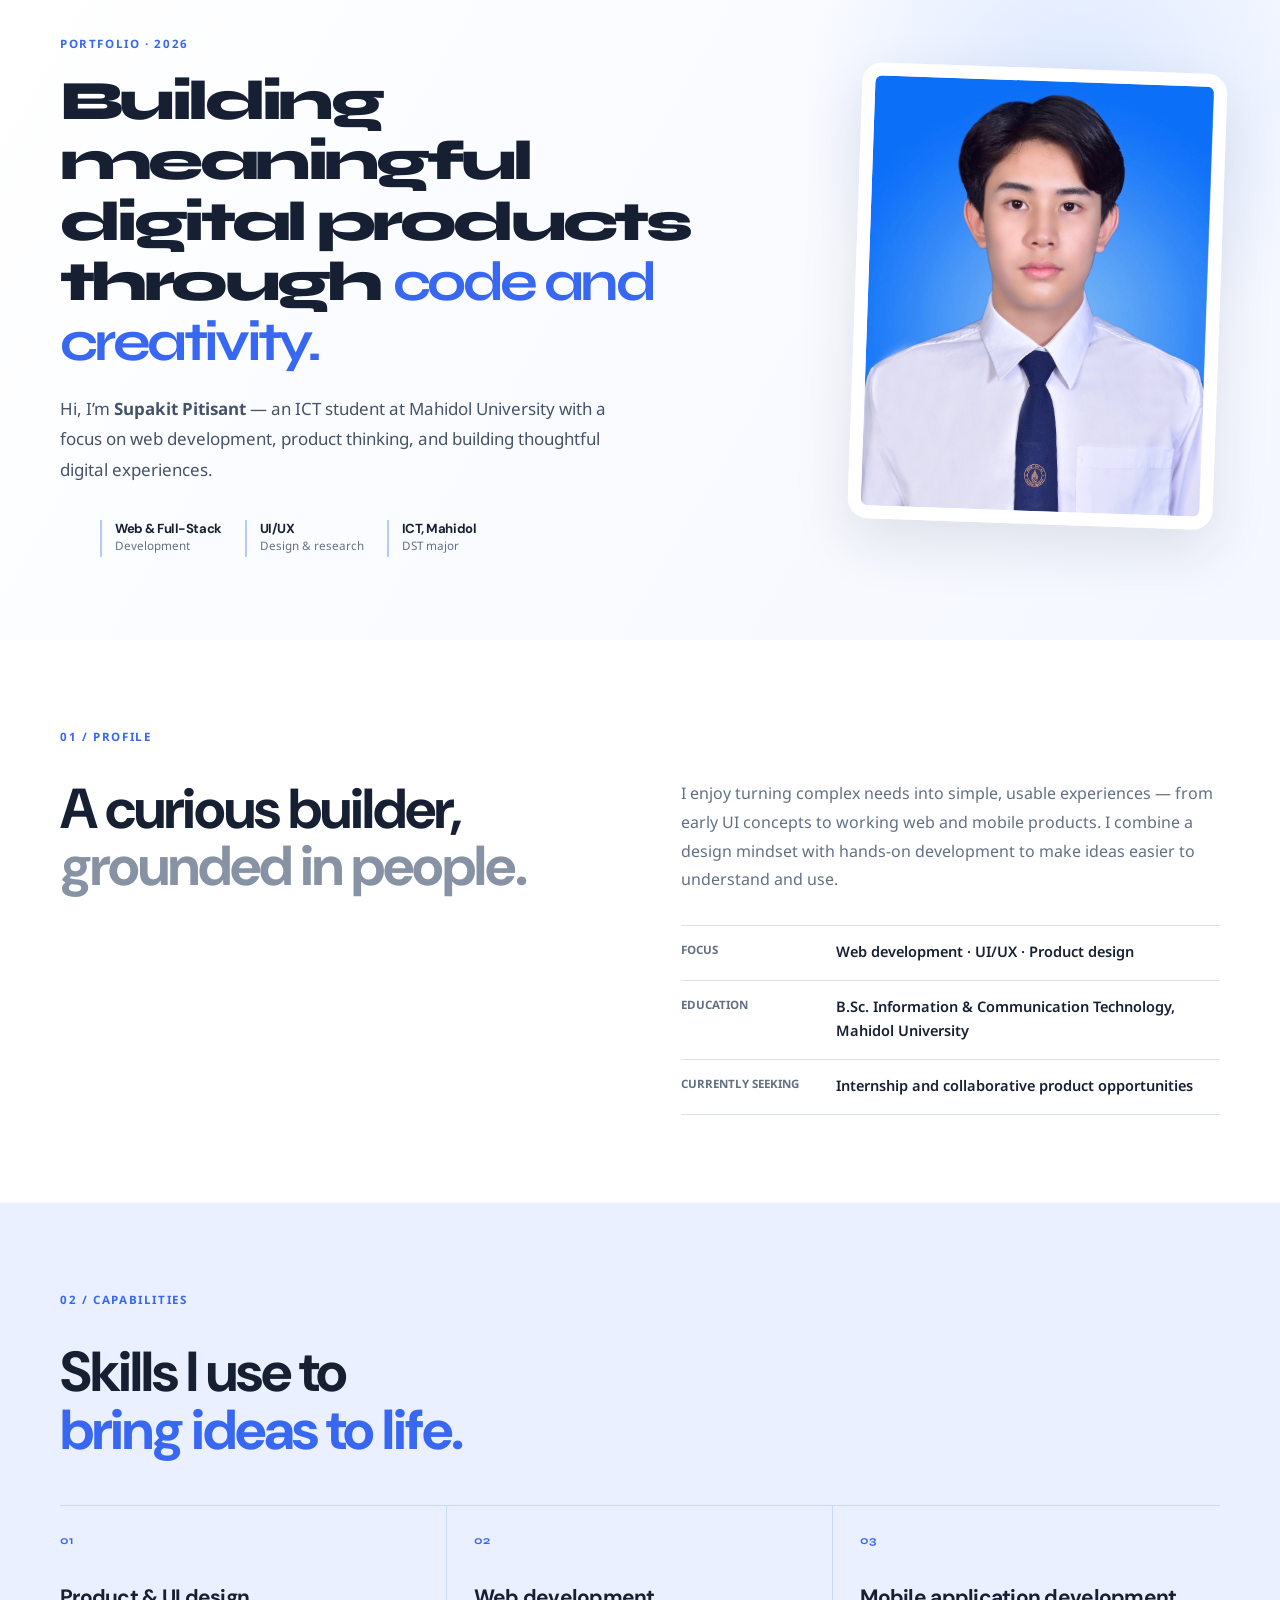
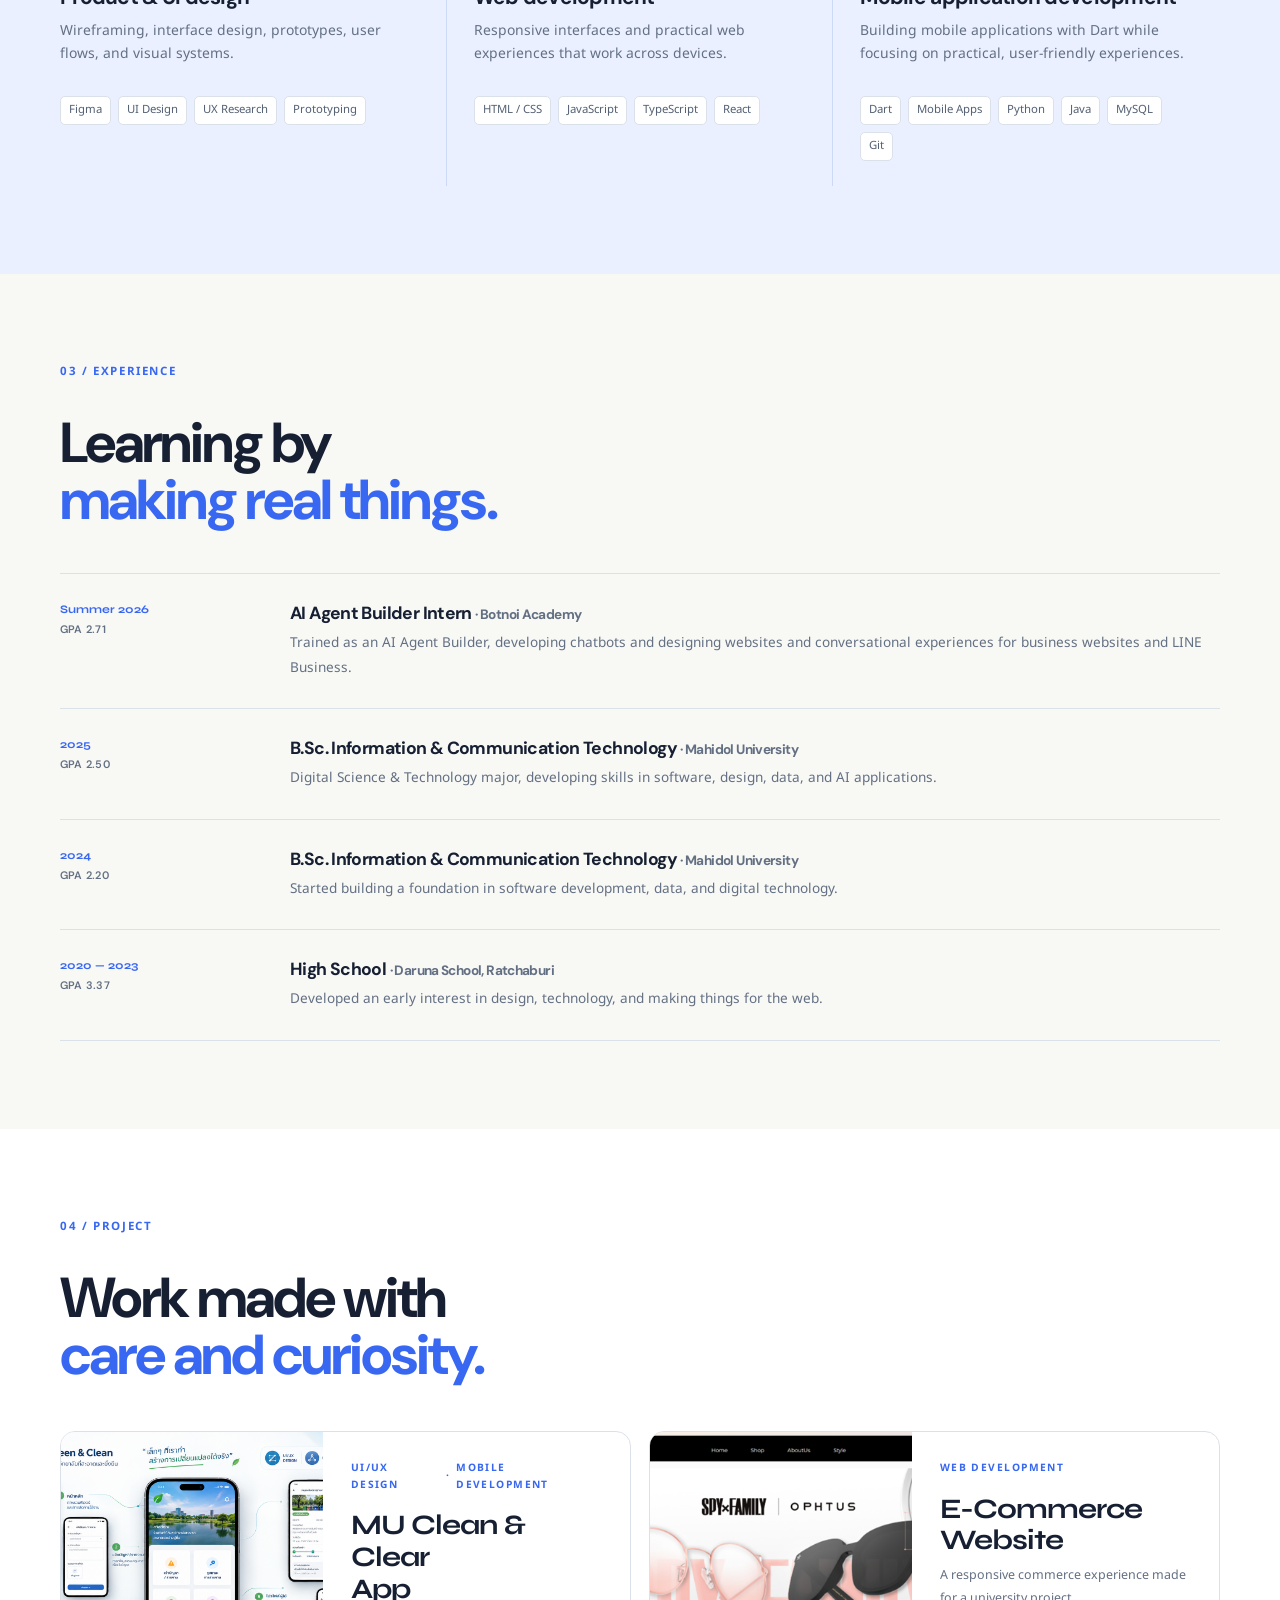
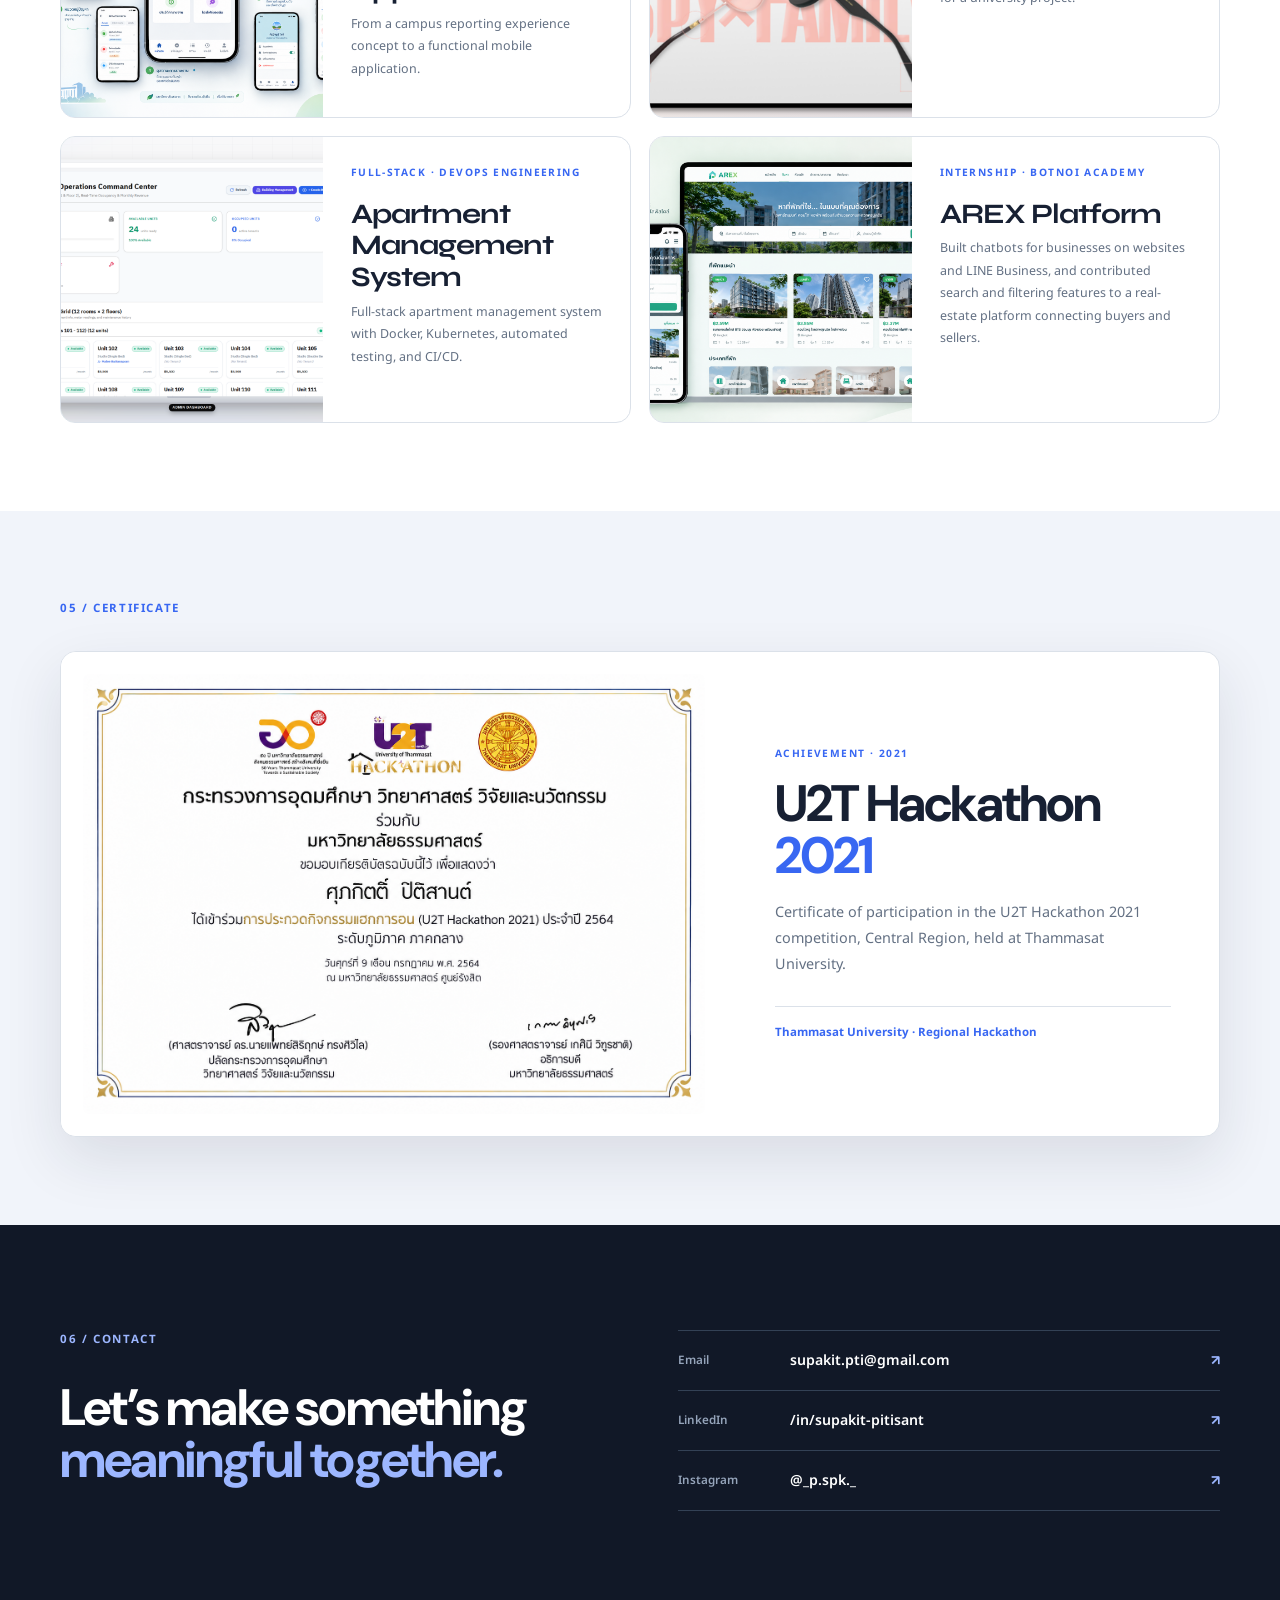
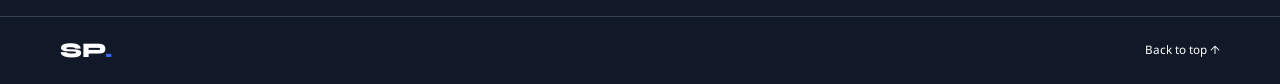
==== commit 96cf0054: "Refine portfolio projects and experience" ====
--- a/index.html
+++ b/index.html
@@ -1,17 +1,17 @@
 <!doctype html>
 <html lang="th"><head><meta charset="utf-8"><meta name="viewport" content="width=device-width,initial-scale=1"><meta name="description" content="Portfolio of Supakit Pitisant — ICT student and aspiring full-stack developer."><title>Supakit Pitisant | Portfolio</title><link rel="preconnect" href="https://fonts.googleapis.com"><link rel="preconnect" href="https://fonts.gstatic.com" crossorigin><link href="https://fonts.googleapis.com/css2?family=DM+Sans:wght@400;500;600;700&family=Noto+Sans+Thai:wght@400;500;600;700&family=Syne:wght@600;700;800&display=swap" rel="stylesheet"><link rel="stylesheet" href="style.css"></head>
 <body><main id="top">
-<section class="hero"><div class="hero-copy"><p class="eyebrow">PORTFOLIO · 2026</p><h1>I design digital products that feel <em>clear and useful.</em></h1><p class="intro">Hi, I’m <strong>Supakit Pitisant</strong> — an ICT student at Mahidol University with a focus on web development, product thinking, and building thoughtful digital experiences.</p><ul class="quick-facts"><li><b>Web &amp; Full-Stack</b><span>Development</span></li><li><b>UI/UX</b><span>Design &amp; research</span></li><li><b>ICT, Mahidol</b><span>DST major</span></li></ul></div><div class="portrait-wrap"><img src="photo.jpg" alt="Portrait of Supakit Pitisant" class="portrait"><div class="availability"><span></span> Open to internship opportunities</div></div></section>
+<section class="hero"><div class="hero-copy"><p class="eyebrow">PORTFOLIO · 2026</p><h1>Building meaningful digital products through <em>code and creativity.</em></h1><p class="intro">Hi, I’m <strong>Supakit Pitisant</strong> — an ICT student at Mahidol University with a focus on web development, product thinking, and building thoughtful digital experiences.</p><ul class="quick-facts"><li><b>Web &amp; Full-Stack</b><span>Development</span></li><li><b>UI/UX</b><span>Design &amp; research</span></li><li><b>ICT, Mahidol</b><span>DST major</span></li></ul></div><div class="portrait-wrap"><img src="photo.jpg" alt="Portrait of Supakit Pitisant" class="portrait"></div></section>
 <section class="section about" id="about"><p class="section-label">01 / PROFILE</p><div class="about-grid"><div><h2>A curious builder,<br><em>grounded in people.</em></h2></div><div class="about-copy"><p>I enjoy turning complex needs into simple, usable experiences — from early UI concepts to working web and mobile products. I combine a design mindset with hands-on development to make ideas easier to understand and use.</p><dl><div><dt>Focus</dt><dd>Web development · UI/UX · Product design</dd></div><div><dt>Education</dt><dd>B.Sc. Information &amp; Communication Technology, Mahidol University</dd></div><div><dt>Currently seeking</dt><dd>Internship and collaborative product opportunities</dd></div></dl></div></div></section>
 <section class="section skills-panel" id="skills"><p class="section-label">02 / CAPABILITIES</p><div class="section-heading"><h2>Skills I use to<br><em>bring ideas to life.</em></h2><p>A growing toolkit across design, web development, mobile applications, and technical collaboration.</p></div><div class="capabilities"><article><p class="skill-number">01</p><h3>Product &amp; UI design</h3><p>Wireframing, interface design, prototypes, user flows, and visual systems.</p><div class="tags"><span>Figma</span><span>UI Design</span><span>UX Research</span><span>Prototyping</span></div></article><article><p class="skill-number">02</p><h3>Web development</h3><p>Responsive interfaces and practical web experiences that work across devices.</p><div class="tags"><span>HTML / CSS</span><span>JavaScript</span><span>TypeScript</span><span>React</span></div></article><article><p class="skill-number">03</p><h3>Mobile application development</h3><p>Building mobile applications with Dart while focusing on practical, user-friendly experiences.</p><div class="tags"><span>Dart</span><span>Mobile Apps</span><span>Python</span><span>Java</span><span>MySQL</span><span>Git</span></div></article></div></section>
-<section class="section projects-section" id="projects"><p class="section-label">03 / SELECTED WORK</p><div class="projects-heading"><h2>Work made with<br><em>care and curiosity.</em></h2><p>Click a project for a short case-study overview.<br>Every card is ready for your project image.</p></div><div class="projects">
+<section class="section projects-section" id="projects"><p class="section-label">04 / PROJECT</p><div class="projects-heading"><h2>Work made with<br><em>care and curiosity.</em></h2><p>Click a project for a short case-study overview.<br>Every card is ready for your project image.</p></div><div class="projects">
 <!-- Add JPG/PNG images in assets/projects using the file names shown on each card. -->
-<article class="project-card featured" data-project="clean-app"><div class="project-media"><img src="assets/project1/ChatGPT Image 7 ก.ย. 2569 15_03_21.png" alt="MU Green &amp; Clean mobile app"><div class="image-placeholder"><span>01</span><small>MU Green &amp; Clean</small></div></div><div class="project-info"><p class="project-type">UI/UX DESIGN · MOBILE DEVELOPMENT</p><h3>MU Clean &amp; Clear<br>App</h3><p>From a campus reporting experience concept to a functional mobile application.</p><button>View case study ↗</button></div></article>
+<article class="project-card" data-project="clean-app"><div class="project-media"><img src="assets/project1/ChatGPT Image 7 ก.ย. 2569 15_03_21.png" alt="MU Green &amp; Clean mobile app"><div class="image-placeholder"><span>01</span><small>MU Green &amp; Clean</small></div></div><div class="project-info"><p class="project-type project-type-split"><span>UI/UX DESIGN</span><span aria-hidden="true">·</span><span>MOBILE DEVELOPMENT</span></p><h3>MU Clean &amp; Clear<br>App</h3><p>From a campus reporting experience concept to a functional mobile application.</p><button>View case study ↗</button></div></article>
 <article class="project-card" data-project="commerce"><div class="project-media"><img src="assets/project3/image (4).png" alt="E-commerce website"><div class="image-placeholder"><span>03</span><small>Ophtus E-Commerce</small></div></div><div class="project-info"><p class="project-type">WEB DEVELOPMENT</p><h3>E-Commerce<br>Website</h3><p>A responsive commerce experience made for a university project.</p><button>View case study ↗</button></div></article>
-<article class="project-card" data-project="apartment"><div class="project-media"><img src="assets/projects/project-04.jpg" alt="Apartment management system" onerror="this.classList.add('missing')"><div class="image-placeholder"><span>04</span><small>Add image: project-04.jpg</small></div></div><div class="project-info"><p class="project-type">FULL-STACK DEVELOPMENT</p><h3>Apartment<br>Management System</h3><p>A system for managing rooms, tenants, payments, and maintenance.</p><button>View case study ↗</button></div></article>
-<article class="project-card" data-project="arex"><div class="project-media"><img src="assets/projects/project-05.jpg" alt="AREX Platform internship work" onerror="this.classList.add('missing')"><div class="image-placeholder"><span>05</span><small>Add image: project-05.jpg</small></div></div><div class="project-info"><p class="project-type">INTERNSHIP · BOTNOI ACADEMY</p><h3>AREX Platform</h3><p>Frontend and UI/UX work for a web platform during internship.</p><button>View case study ↗</button></div></article>
+<article class="project-card" data-project="apartment"><div class="project-media"><img src="assets/project4/apartment-system-portfolio-showcase.png" alt="Apartment management system"><div class="image-placeholder"><span>04</span><small>Apartment System · DevOps Engineering Project</small></div></div><div class="project-info"><p class="project-type">FULL-STACK · DEVOPS ENGINEERING</p><h3>Apartment<br>Management System</h3><p>Full-stack apartment management system with Docker, Kubernetes, automated testing, and CI/CD.</p><button>View case study ↗</button></div></article>
+<article class="project-card" data-project="arex"><div class="project-media"><img src="assets/project_intern/ChatGPT Image 7 ก.ย. 2569 16_14_31.png" alt="AREX Platform internship work"><div class="image-placeholder"><span>05</span><small>AREX Platform</small></div></div><div class="project-info"><p class="project-type">INTERNSHIP · BOTNOI ACADEMY</p><h3>AREX Platform</h3><p>Built chatbots for businesses on websites and LINE Business, and contributed search and filtering features to a real-estate platform connecting buyers and sellers.</p><button>View case study ↗</button></div></article>
 </div></section>
-<section class="section experience" id="experience"><p class="section-label">04 / EXPERIENCE</p><h2>Learning by<br><em>making real things.</em></h2><div class="timeline"><article><p>2025 — Present</p><div><h3>Frontend &amp; UI/UX Intern <span>· Botnoi Academy</span></h3><p>Contributed to AREX Platform through interface design, frontend development, and API collaboration.</p></div></article><article><p>2024 — Present</p><div><h3>B.Sc. Information &amp; Communication Technology <span>· Mahidol University</span></h3><p>Digital Science &amp; Technology major, building a foundation in software, design, and data.</p></div></article><article><p>2020 — 2023</p><div><h3>High School <span>· Daruna School, Ratchaburi</span></h3><p>Developed an early interest in design, technology, and making things for the web.</p></div></article></div></section>
-<section class="section certificate-section" id="certificate"><p class="section-label">05 / CERTIFICATE</p><div class="certificate-card"><div class="certificate-image"><img src="assets/card/ChatGPT Image 7 ก.ย. 2569 14_36_58.png" alt="เกียรติบัตรการเข้าร่วมกิจกรรม U2T Hackathon 2021"></div><div class="certificate-info"><p class="project-type">ACHIEVEMENT · 2021</p><h2>U2T Hackathon<br><em>2021</em></h2><p>เกียรติบัตรการเข้าร่วมการประกวดกิจกรรมแฮกกาธอน U2T Hackathon 2021 ระดับภูมิภาค ภาคกลาง ณ มหาวิทยาลัยธรรมศาสตร์</p><span class="certificate-meta">Thammasat University · Regional Hackathon</span></div></div></section>
+<section class="section experience" id="experience"><p class="section-label">03 / EXPERIENCE</p><h2>Learning by<br><em>making real things.</em></h2><div class="timeline"><article><p>Summer 2026<br><span>GPA 2.71</span></p><div><h3>AI Agent Builder Intern <span>· Botnoi Academy</span></h3><p>Trained as an AI Agent Builder, developing chatbots and designing websites and conversational experiences for business websites and LINE Business.</p></div></article><article><p>2025<br><span>GPA 2.50</span></p><div><h3>B.Sc. Information &amp; Communication Technology <span>· Mahidol University</span></h3><p>Digital Science &amp; Technology major, developing skills in software, design, data, and AI applications.</p></div></article><article><p>2024<br><span>GPA 2.20</span></p><div><h3>B.Sc. Information &amp; Communication Technology <span>· Mahidol University</span></h3><p>Started building a foundation in software development, data, and digital technology.</p></div></article><article><p>2020 — 2023<br><span>GPA 3.37</span></p><div><h3>High School <span>· Daruna School, Ratchaburi</span></h3><p>Developed an early interest in design, technology, and making things for the web.</p></div></article></div></section>
+<section class="section certificate-section" id="certificate"><p class="section-label">05 / CERTIFICATE</p><div class="certificate-card"><div class="certificate-image"><img src="assets/card/ChatGPT Image 7 ก.ย. 2569 14_36_58.png" alt="Certificate of participation in the U2T Hackathon 2021 competition"></div><div class="certificate-info"><p class="project-type">ACHIEVEMENT · 2021</p><h2>U2T Hackathon<br><em>2021</em></h2><p>Certificate of participation in the U2T Hackathon 2021 competition, Central Region, held at Thammasat University.</p><span class="certificate-meta">Thammasat University · Regional Hackathon</span></div></div></section>
 <section class="contact" id="contact"><div><p class="section-label">06 / CONTACT</p><h2>Let’s make something<br><em>meaningful together.</em></h2></div><div class="contact-links"><a href="mailto:supakit.pti@gmail.com"><span>Email</span>supakit.pti@gmail.com <b>↗</b></a><a href="https://www.linkedin.com/in/supakit-pitisant/" target="_blank" rel="noreferrer"><span>LinkedIn</span>/in/supakit-pitisant <b>↗</b></a><a href="https://www.instagram.com/_p.spk._/" target="_blank" rel="noreferrer"><span>Instagram</span>@_p.spk._ <b>↗</b></a></div></section>
 </main><footer><b>SP<span>.</span></b><span>© 2026 Supakit Pitisant</span><a href="#top">Back to top ↑</a></footer><dialog id="project-dialog"><button class="close" aria-label="Close dialog">×</button><p class="section-label" id="modal-type"></p><h2 id="modal-title"></h2><p id="modal-summary"></p><div class="modal-details" id="modal-details"></div><div class="tags" id="modal-tools"></div></dialog><script src="script.js"></script></body></html>
--- a/style.css
+++ b/style.css
@@ -1,56 +1,982 @@
-:root{--ink:#121827;--muted:#637083;--line:#dbe1e9;--paper:#f8f8f5;--accent:#3867f2;--soft:#eaf0ff;--dark:#111827;--shadow:0 22px 58px #1924371c}*{box-sizing:border-box;margin:0}html{scroll-behavior:smooth}body{background:var(--paper);color:var(--ink);font:400 16px/1.65 "DM Sans","Noto Sans Thai",sans-serif}a{text-decoration:none;color:inherit}.hero,.section,.contact,footer{padding-left:max(24px,calc((100vw - 1160px)/2));padding-right:max(24px,calc((100vw - 1160px)/2))}.hero{min-height:720px;padding-top:92px;padding-bottom:72px;display:grid;grid-template-columns:1.2fr .8fr;gap:76px;align-items:center;background:radial-gradient(circle at 84% 16%,#dce8ff 0,transparent 23%),linear-gradient(120deg,#fff,#f4f7ff)}.eyebrow,.section-label,.project-type{color:var(--accent);font-size:.72rem;font-weight:700;letter-spacing:.14em}.hero h1,h2,dialog h2{font:800 clamp(3rem,5.8vw,5.8rem)/1.02 Syne,"Noto Sans Thai",sans-serif;letter-spacing:-.065em;margin:17px 0 23px}.hero h1 em,h2 em{font-style:normal;color:var(--accent)}.intro{max-width:560px;color:#465267;font-size:1.06rem}.hero-actions{display:flex;gap:11px;margin:30px 0}.button{border:1px solid var(--line);border-radius:8px;padding:12px 16px;font-size:.88rem;font-weight:700}.primary{background:var(--accent);border-color:var(--accent);color:#fff}.secondary{background:#fff}.quick-facts{display:flex;gap:23px;list-style:none;margin-top:34px}.quick-facts li{padding-left:13px;border-left:2px solid #b7c9fc}.quick-facts b,.quick-facts span{display:block}.quick-facts b{font:700 .82rem Syne,sans-serif}.quick-facts span{color:var(--muted);font-size:.73rem}.portrait-wrap{position:relative;justify-self:end;width:min(100%,365px)}.portrait{display:block;width:100%;aspect-ratio:4/5;object-fit:cover;object-position:top;border:13px solid #fff;border-radius:20px;box-shadow:var(--shadow)}.availability{position:absolute;bottom:29px;left:-32px;background:#fff;padding:11px 14px;border-radius:8px;box-shadow:var(--shadow);font-size:.69rem;font-weight:700}.availability span{display:inline-block;width:7px;height:7px;border-radius:50%;background:#20b76b;margin-right:7px}.section{padding-top:118px;padding-bottom:118px}.section-label{margin-bottom:33px}.about{background:#fff}.about-grid{display:grid;grid-template-columns:1fr 1fr;gap:82px}.about h2,.section-heading h2,.projects-heading h2,.experience h2{font-size:clamp(2.55rem,4.4vw,4.25rem);margin:0}.about h2 em{color:#8792a5}.about-copy>p{color:var(--muted);margin-bottom:30px}dl{border-top:1px solid var(--line)}dl div{display:grid;grid-template-columns:140px 1fr;gap:15px;padding:15px 0;border-bottom:1px solid var(--line)}dt{color:var(--muted);font-size:.72rem;font-weight:700;text-transform:uppercase}dd{font-size:.91rem;font-weight:600}.skills-panel{background:var(--soft)}.section-heading,.projects-heading{display:flex;justify-content:space-between;gap:40px;align-items:end;margin-bottom:47px}.section-heading>p,.projects-heading>p{max-width:305px;color:var(--muted);font-size:.86rem}.capabilities{display:grid;grid-template-columns:repeat(3,1fr);border-top:1px solid #cbd9f7}.capabilities article{padding:27px 27px 25px 0;border-right:1px solid #cbd9f7}.capabilities article+article{padding-left:27px}.capabilities article:last-child{border:0}.skill-number{font:700 .72rem Syne,sans-serif;color:var(--accent);margin-bottom:36px}.capabilities h3{font:700 1.3rem Syne,sans-serif;margin-bottom:10px}.capabilities>article>p:not(.skill-number){color:var(--muted);font-size:.87rem;min-height:58px}.tags{display:flex;flex-wrap:wrap;gap:7px;margin-top:18px}.tags span{border:1px solid var(--line);background:#fff;border-radius:5px;padding:4px 8px;color:#536074;font-size:.71rem}.projects-section{background:#fff}.projects{display:grid;grid-template-columns:repeat(2,1fr);gap:18px}.project-card{display:grid;grid-template-columns:46% 54%;min-height:287px;border:1px solid var(--line);border-radius:15px;overflow:hidden;background:#fff;transition:.25s}.project-card:hover{transform:translateY(-4px);box-shadow:var(--shadow)}.project-card.featured{grid-column:span 2;grid-template-columns:56% 44%;min-height:370px;background:var(--dark);color:#fff;border-color:var(--dark)}.project-media{position:relative;min-height:100%;overflow:hidden;background:#dce8ff}.project-media img{width:100%;height:100%;position:absolute;object-fit:cover;z-index:2}.project-media img.missing{display:none}.image-placeholder{height:100%;min-height:230px;display:flex;flex-direction:column;justify-content:space-between;padding:21px;background:linear-gradient(135deg,#ffffff57,#3867f21c);color:#3456b8}.image-placeholder span{font:800 3rem/1 Syne,sans-serif}.image-placeholder small{font-size:.68rem;font-weight:700}.project-card:nth-child(2) .project-media{background:#f5e9dc}.project-card:nth-child(2) .image-placeholder{color:#aa6545}.project-card:nth-child(3) .project-media{background:#dcefe7}.project-card:nth-child(3) .image-placeholder{color:#34775f}.project-card:nth-child(4) .project-media{background:#eee5f7}.project-card:nth-child(4) .image-placeholder{color:#7251a4}.project-card:nth-child(5) .project-media{background:#ffe9cb}.project-card:nth-child(5) .image-placeholder{color:#b26a16}.project-info{display:flex;flex-direction:column;align-items:flex-start;padding:28px}.project-type{font-size:.64rem}.project-info h3{font:700 clamp(1.35rem,2.2vw,2rem)/1.13 Syne,"Noto Sans Thai",sans-serif;margin:17px 0 8px}.project-info>p:not(.project-type){font-size:.78rem;color:var(--muted)}.featured .project-info>p:not(.project-type){color:#b7c3d7}.project-info button{margin-top:auto;padding:0;border:0;background:none;color:var(--accent);font:700 .78rem "DM Sans";cursor:pointer}.featured .project-info button{color:#a9c0ff}.timeline{margin-top:45px;border-top:1px solid var(--line)}.timeline article{display:grid;grid-template-columns:200px 1fr;gap:30px;padding:28px 0;border-bottom:1px solid var(--line)}.timeline article>p{color:var(--accent);font:700 .72rem Syne}.timeline h3{font:700 1.1rem Syne,"Noto Sans Thai";margin-bottom:7px}.timeline h3 span,.timeline div>p{color:var(--muted);font-size:.85rem}.contact{padding-top:105px;padding-bottom:105px;display:grid;grid-template-columns:1fr 1fr;gap:76px;background:var(--dark);color:#fff}.contact .section-label{color:#9cb6ff}.contact h2{font-size:clamp(2.5rem,4vw,4rem);margin:0}.contact h2 em{color:#9cb6ff}.contact-links{border-top:1px solid #334155}.contact-links a{display:grid;grid-template-columns:100px 1fr auto;gap:12px;align-items:center;border-bottom:1px solid #334155;padding:18px 0;font-weight:600;font-size:.88rem}.contact-links span{color:#95a4ba;font-size:.73rem}.contact-links b{color:#9cb6ff}footer{padding-top:21px;padding-bottom:21px;display:flex;justify-content:space-between;align-items:center;background:var(--dark);color:#9ba9be;border-top:1px solid #334155;font-size:.73rem}footer>b{font:800 1.3rem Syne;color:#fff}footer>b span{color:var(--accent)}footer a{color:#fff}dialog{width:min(710px,calc(100% - 32px));border:0;border-radius:17px;padding:39px;background:#fff;box-shadow:0 25px 80px #0f172a55}dialog::backdrop{background:#101828aa;backdrop-filter:blur(4px)}dialog h2{font-size:clamp(2rem,4vw,3.2rem);margin:11px 0 14px}.close{position:absolute;right:16px;top:10px;border:0;background:none;color:var(--muted);font-size:2rem;cursor:pointer}.modal-details{display:grid;grid-template-columns:1fr 1fr;gap:14px;margin-top:27px}.modal-details section{padding-top:13px;border-top:1px solid var(--line)}.modal-details h3{color:var(--accent);font:700 .68rem Syne}.modal-details p,dialog>#modal-summary{color:var(--muted);font-size:.8rem;margin-top:5px}@media(max-width:760px){.hero{min-height:auto;padding-top:67px;padding-bottom:58px;grid-template-columns:1fr;gap:38px}.portrait-wrap{grid-row:1;justify-self:center;width:min(78%,310px)}.hero-copy{grid-row:2}.hero h1{font-size:3.25rem}.availability{left:-14px;bottom:20px}.section{padding-top:75px;padding-bottom:75px}.about-grid,.contact{grid-template-columns:1fr;gap:32px}.section-heading,.projects-heading{display:block}.section-heading>p,.projects-heading>p{margin-top:20px}.capabilities{grid-template-columns:1fr}.capabilities article,.capabilities article+article{padding:24px 0;border-right:0;border-bottom:1px solid #cbd9f7}.capabilities>article>p:not(.skill-number){min-height:0}.projects{grid-template-columns:1fr}.project-card,.project-card.featured{grid-column:auto;grid-template-columns:1fr;min-height:auto}.project-media{min-height:210px}.project-info{min-height:230px}.timeline article{grid-template-columns:1fr;gap:7px}.contact{padding-top:72px;padding-bottom:72px}.contact-links a{grid-template-columns:1fr auto}.contact-links span{grid-column:1/-1;grid-row:1}footer{flex-direction:column;gap:7px;text-align:center}.modal-details{grid-template-columns:1fr}dialog{padding:32px 23px}}
-.modal-media{position:relative;display:grid;grid-template-columns:repeat(auto-fit,minmax(180px,1fr));gap:8px;min-height:260px;margin-top:24px;padding:8px;overflow:hidden;border:1px solid var(--line);border-radius:11px;background:linear-gradient(135deg,#e7efff,#f7f9ff);color:#4d6dbf}.modal-media img{position:relative;width:100%;height:180px;object-fit:cover;border-radius:7px}.modal-media span{display:none;font:700 .73rem "DM Sans";letter-spacing:.04em}
- .certificate-section{background:#f1f4fa}.certificate-card{display:grid;grid-template-columns:1.15fr .85fr;gap:0;overflow:hidden;border:1px solid var(--line);border-radius:16px;background:#fff;box-shadow:var(--shadow)}.certificate-image{padding:22px;background:#fff}.certificate-image img{display:block;width:100%;height:100%;max-height:440px;object-fit:contain;border-radius:8px}.certificate-info{display:flex;flex-direction:column;justify-content:center;padding:48px}.certificate-info h2{font-size:clamp(2.25rem,4vw,4rem);margin:15px 0 18px}.certificate-info h2 em{font-style:normal;color:var(--accent)}.certificate-info>p:not(.project-type){color:var(--muted);font-size:.9rem}.certificate-meta{display:block;margin-top:28px;padding-top:16px;border-top:1px solid var(--line);color:var(--accent);font-size:.72rem;font-weight:700}
-@media(max-width:760px){.certificate-card{grid-template-columns:1fr}.certificate-info{padding:30px 24px}.certificate-image{padding:12px}}
+:root {
+    --ink: #121827;
+    --muted: #637083;
+    --line: #dbe1e9;
+    --paper: #f8f8f5;
+    --accent: #3867f2;
+    --soft: #eaf0ff;
+    --dark: #111827;
+    --shadow: 0 22px 58px #1924371c
+}
+
+* {
+    box-sizing: border-box;
+    margin: 0
+}
+
+html {
+    scroll-behavior: smooth
+}
+
+body {
+    background: var(--paper);
+    color: var(--ink);
+    font: 400 16px/1.65 "DM Sans", "Noto Sans Thai", sans-serif
+}
+
+a {
+    text-decoration: none;
+    color: inherit
+}
+
+.hero,
+.section,
+.contact,
+footer {
+    padding-left: max(24px, calc((100vw - 1160px)/2));
+    padding-right: max(24px, calc((100vw - 1160px)/2))
+}
+
+.hero {
+    min-height: 720px;
+    padding-top: 92px;
+    padding-bottom: 72px;
+    display: grid;
+    grid-template-columns: 1.2fr .8fr;
+    gap: 76px;
+    align-items: center;
+    background: radial-gradient(circle at 84% 16%, #dce8ff 0, transparent 23%), linear-gradient(120deg, #fff, #f4f7ff)
+}
+
+.eyebrow,
+.section-label,
+.project-type {
+    color: var(--accent);
+    font-size: .72rem;
+    font-weight: 700;
+    letter-spacing: .14em
+}
+
+.hero h1,
+h2,
+dialog h2 {
+    font: 800 clamp(3rem, 5.8vw, 5.8rem)/1.02 Syne, "Noto Sans Thai", sans-serif;
+    letter-spacing: -.065em;
+    margin: 17px 0 23px
+}
+
+.hero h1 em,
+h2 em {
+    font-style: normal;
+    color: var(--accent)
+}
+
+.intro {
+    max-width: 560px;
+    color: #465267;
+    font-size: 1.06rem
+}
+
+.hero-actions {
+    display: flex;
+    gap: 11px;
+    margin: 30px 0
+}
+
+.button {
+    border: 1px solid var(--line);
+    border-radius: 8px;
+    padding: 12px 16px;
+    font-size: .88rem;
+    font-weight: 700
+}
+
+.primary {
+    background: var(--accent);
+    border-color: var(--accent);
+    color: #fff
+}
+
+.secondary {
+    background: #fff
+}
+
+.quick-facts {
+    display: flex;
+    gap: 23px;
+    list-style: none;
+    margin-top: 34px
+}
+
+.quick-facts li {
+    padding-left: 13px;
+    border-left: 2px solid #b7c9fc
+}
+
+.quick-facts b,
+.quick-facts span {
+    display: block
+}
+
+.quick-facts b {
+    font: 700 .82rem Syne, sans-serif
+}
+
+.quick-facts span {
+    color: var(--muted);
+    font-size: .73rem
+}
+
+.portrait-wrap {
+    position: relative;
+    justify-self: end;
+    width: min(100%, 365px)
+}
+
+.portrait {
+    display: block;
+    width: 100%;
+    aspect-ratio: 4/5;
+    object-fit: cover;
+    object-position: top;
+    border: 13px solid #fff;
+    border-radius: 20px;
+    box-shadow: var(--shadow)
+}
+
+.availability {
+    position: absolute;
+    bottom: 29px;
+    left: -32px;
+    background: #fff;
+    padding: 11px 14px;
+    border-radius: 8px;
+    box-shadow: var(--shadow);
+    font-size: .69rem;
+    font-weight: 700
+}
+
+.availability span {
+    display: inline-block;
+    width: 7px;
+    height: 7px;
+    border-radius: 50%;
+    background: #20b76b;
+    margin-right: 7px
+}
+
+.section {
+    padding-top: 118px;
+    padding-bottom: 118px
+}
+
+.section-label {
+    margin-bottom: 33px
+}
+
+.about {
+    background: #fff
+}
+
+.about-grid {
+    display: grid;
+    grid-template-columns: 1fr 1fr;
+    gap: 82px
+}
+
+.about h2,
+.section-heading h2,
+.projects-heading h2,
+.experience h2 {
+    font-size: clamp(2.55rem, 4.4vw, 4.25rem);
+    margin: 0
+}
+
+.about h2 em {
+    color: #8792a5
+}
+
+.about-copy>p {
+    color: var(--muted);
+    margin-bottom: 30px
+}
+
+dl {
+    border-top: 1px solid var(--line)
+}
+
+dl div {
+    display: grid;
+    grid-template-columns: 140px 1fr;
+    gap: 15px;
+    padding: 15px 0;
+    border-bottom: 1px solid var(--line)
+}
+
+dt {
+    color: var(--muted);
+    font-size: .72rem;
+    font-weight: 700;
+    text-transform: uppercase
+}
+
+dd {
+    font-size: .91rem;
+    font-weight: 600
+}
+
+.skills-panel {
+    background: var(--soft)
+}
+
+.section-heading,
+.projects-heading {
+    display: flex;
+    justify-content: space-between;
+    gap: 40px;
+    align-items: end;
+    margin-bottom: 47px
+}
+
+.section-heading>p,
+.projects-heading>p {
+    max-width: 305px;
+    color: var(--muted);
+    font-size: .86rem
+}
+
+.capabilities {
+    display: grid;
+    grid-template-columns: repeat(3, 1fr);
+    border-top: 1px solid #cbd9f7
+}
+
+.capabilities article {
+    padding: 27px 27px 25px 0;
+    border-right: 1px solid #cbd9f7
+}
+
+.capabilities article+article {
+    padding-left: 27px
+}
+
+.capabilities article:last-child {
+    border: 0
+}
+
+.skill-number {
+    font: 700 .72rem Syne, sans-serif;
+    color: var(--accent);
+    margin-bottom: 36px
+}
+
+.capabilities h3 {
+    font: 700 1.3rem Syne, sans-serif;
+    margin-bottom: 10px
+}
+
+.capabilities>article>p:not(.skill-number) {
+    color: var(--muted);
+    font-size: .87rem;
+    min-height: 58px
+}
+
+.tags {
+    display: flex;
+    flex-wrap: wrap;
+    gap: 7px;
+    margin-top: 18px
+}
+
+.tags span {
+    border: 1px solid var(--line);
+    background: #fff;
+    border-radius: 5px;
+    padding: 4px 8px;
+    color: #536074;
+    font-size: .71rem
+}
+
+.projects-section {
+    background: #fff
+}
+
+.projects {
+    display: grid;
+    grid-template-columns: repeat(2, 1fr);
+    gap: 18px
+}
+
+.project-card {
+    display: grid;
+    grid-template-columns: 46% 54%;
+    min-height: 287px;
+    border: 1px solid var(--line);
+    border-radius: 15px;
+    overflow: hidden;
+    background: #fff;
+    transition: .25s
+}
+
+.project-card:hover {
+    transform: translateY(-4px);
+    box-shadow: var(--shadow)
+}
+
+.project-card.featured {
+    grid-column: span 2;
+    grid-template-columns: 56% 44%;
+    min-height: 370px;
+    background: var(--dark);
+    color: #fff;
+    border-color: var(--dark)
+}
+
+.project-media {
+    position: relative;
+    min-height: 100%;
+    overflow: hidden;
+    background: #dce8ff
+}
+
+.project-media img {
+    width: 100%;
+    height: 100%;
+    position: absolute;
+    object-fit: cover;
+    z-index: 2
+}
+
+.project-media img.missing {
+    display: none
+}
+
+.image-placeholder {
+    height: 100%;
+    min-height: 230px;
+    display: flex;
+    flex-direction: column;
+    justify-content: space-between;
+    padding: 21px;
+    background: linear-gradient(135deg, #ffffff57, #3867f21c);
+    color: #3456b8
+}
+
+.image-placeholder span {
+    font: 800 3rem/1 Syne, sans-serif
+}
+
+.image-placeholder small {
+    font-size: .68rem;
+    font-weight: 700
+}
+
+.project-card:nth-child(2) .project-media {
+    background: #f5e9dc
+}
+
+.project-card:nth-child(2) .image-placeholder {
+    color: #aa6545
+}
+
+.project-card:nth-child(3) .project-media {
+    background: #dcefe7
+}
+
+.project-card:nth-child(3) .image-placeholder {
+    color: #34775f
+}
+
+.project-card:nth-child(4) .project-media {
+    background: #eee5f7
+}
+
+.project-card:nth-child(4) .image-placeholder {
+    color: #7251a4
+}
+
+.project-card:nth-child(5) .project-media {
+    background: #ffe9cb
+}
+
+.project-card:nth-child(5) .image-placeholder {
+    color: #b26a16
+}
+
+.project-info {
+    display: flex;
+    flex-direction: column;
+    align-items: flex-start;
+    padding: 28px
+}
+
+.project-type {
+    font-size: .64rem
+}
+
+.project-info h3 {
+    font: 700 clamp(1.35rem, 2.2vw, 2rem)/1.13 Syne, "Noto Sans Thai", sans-serif;
+    margin: 17px 0 8px
+}
+
+.project-info>p:not(.project-type) {
+    font-size: .78rem;
+    color: var(--muted)
+}
+
+.featured .project-info>p:not(.project-type) {
+    color: #b7c3d7
+}
+
+.project-info button {
+    margin-top: auto;
+    padding: 0;
+    border: 0;
+    background: none;
+    color: var(--accent);
+    font: 700 .78rem "DM Sans";
+    cursor: pointer
+}
+
+.featured .project-info button {
+    color: #a9c0ff
+}
+
+.timeline {
+    margin-top: 45px;
+    border-top: 1px solid var(--line)
+}
+
+.timeline article {
+    display: grid;
+    grid-template-columns: 200px 1fr;
+    gap: 30px;
+    padding: 28px 0;
+    border-bottom: 1px solid var(--line)
+}
+
+.timeline article>p {
+    color: var(--accent);
+    font: 700 .72rem Syne
+}
+
+.timeline h3 {
+    font: 700 1.1rem Syne, "Noto Sans Thai";
+    margin-bottom: 7px
+}
+
+.timeline h3 span,
+.timeline div>p {
+    color: var(--muted);
+    font-size: .85rem
+}
+
+.contact {
+    padding-top: 105px;
+    padding-bottom: 105px;
+    display: grid;
+    grid-template-columns: 1fr 1fr;
+    gap: 76px;
+    background: var(--dark);
+    color: #fff
+}
+
+.contact .section-label {
+    color: #9cb6ff
+}
+
+.contact h2 {
+    font-size: clamp(2.5rem, 4vw, 4rem);
+    margin: 0
+}
+
+.contact h2 em {
+    color: #9cb6ff
+}
+
+.contact-links {
+    border-top: 1px solid #334155
+}
+
+.contact-links a {
+    display: grid;
+    grid-template-columns: 100px 1fr auto;
+    gap: 12px;
+    align-items: center;
+    border-bottom: 1px solid #334155;
+    padding: 18px 0;
+    font-weight: 600;
+    font-size: .88rem
+}
+
+.contact-links span {
+    color: #95a4ba;
+    font-size: .73rem
+}
+
+.contact-links b {
+    color: #9cb6ff
+}
+
+footer {
+    padding-top: 21px;
+    padding-bottom: 21px;
+    display: flex;
+    justify-content: space-between;
+    align-items: center;
+    background: var(--dark);
+    color: #9ba9be;
+    border-top: 1px solid #334155;
+    font-size: .73rem
+}
+
+footer>b {
+    font: 800 1.3rem Syne;
+    color: #fff
+}
+
+footer>b span {
+    color: var(--accent)
+}
+
+footer a {
+    color: #fff
+}
+
+dialog {
+    width: min(710px, calc(100% - 32px));
+    border: 0;
+    border-radius: 17px;
+    padding: 39px;
+    background: #fff;
+    box-shadow: 0 25px 80px #0f172a55
+}
+
+dialog::backdrop {
+    background: #101828aa;
+    backdrop-filter: blur(4px)
+}
+
+dialog h2 {
+    font-size: clamp(2rem, 4vw, 3.2rem);
+    margin: 11px 0 14px
+}
+
+.close {
+    position: absolute;
+    right: 16px;
+    top: 10px;
+    border: 0;
+    background: none;
+    color: var(--muted);
+    font-size: 2rem;
+    cursor: pointer
+}
+
+.modal-details {
+    display: grid;
+    grid-template-columns: 1fr 1fr;
+    gap: 14px;
+    margin-top: 27px
+}
+
+.modal-details section {
+    padding-top: 13px;
+    border-top: 1px solid var(--line)
+}
+
+.modal-details h3 {
+    color: var(--accent);
+    font: 700 .68rem Syne
+}
+
+.modal-details p,
+dialog>#modal-summary {
+    color: var(--muted);
+    font-size: .8rem;
+    margin-top: 5px
+}
+
+@media(max-width:760px) {
+    .hero {
+        min-height: auto;
+        padding-top: 67px;
+        padding-bottom: 58px;
+        grid-template-columns: 1fr;
+        gap: 38px
+    }
+
+    .portrait-wrap {
+        grid-row: 1;
+        justify-self: center;
+        width: min(78%, 310px)
+    }
+
+    .hero-copy {
+        grid-row: 2
+    }
+
+    .hero h1 {
+        font-size: 3.25rem
+    }
+
+    .availability {
+        left: -14px;
+        bottom: 20px
+    }
+
+    .section {
+        padding-top: 75px;
+        padding-bottom: 75px
+    }
+
+    .about-grid,
+    .contact {
+        grid-template-columns: 1fr;
+        gap: 32px
+    }
+
+    .section-heading,
+    .projects-heading {
+        display: block
+    }
+
+    .section-heading>p,
+    .projects-heading>p {
+        margin-top: 20px
+    }
+
+    .capabilities {
+        grid-template-columns: 1fr
+    }
+
+    .capabilities article,
+    .capabilities article+article {
+        padding: 24px 0;
+        border-right: 0;
+        border-bottom: 1px solid #cbd9f7
+    }
+
+    .capabilities>article>p:not(.skill-number) {
+        min-height: 0
+    }
+
+    .projects {
+        grid-template-columns: 1fr
+    }
+
+    .project-card,
+    .project-card.featured {
+        grid-column: auto;
+        grid-template-columns: 1fr;
+        min-height: auto
+    }
+
+    .project-media {
+        min-height: 210px
+    }
+
+    .project-info {
+        min-height: 230px
+    }
+
+    .timeline article {
+        grid-template-columns: 1fr;
+        gap: 7px
+    }
+
+    .contact {
+        padding-top: 72px;
+        padding-bottom: 72px
+    }
+
+    .contact-links a {
+        grid-template-columns: 1fr auto
+    }
+
+    .contact-links span {
+        grid-column: 1/-1;
+        grid-row: 1
+    }
+
+    footer {
+        flex-direction: column;
+        gap: 7px;
+        text-align: center
+    }
+
+    .modal-details {
+        grid-template-columns: 1fr
+    }
+
+    dialog {
+        padding: 32px 23px
+    }
+}
+
+.modal-media {
+    position: relative;
+    display: grid;
+    grid-template-columns: repeat(auto-fit, minmax(180px, 1fr));
+    gap: 8px;
+    min-height: 260px;
+    margin-top: 24px;
+    padding: 8px;
+    overflow: hidden;
+    border: 1px solid var(--line);
+    border-radius: 11px;
+    background: linear-gradient(135deg, #e7efff, #f7f9ff);
+    color: #4d6dbf
+}
+
+.modal-media img {
+    position: relative;
+    width: 100%;
+    height: 180px;
+    object-fit: cover;
+    border-radius: 7px
+}
+
+.modal-media span {
+    display: none;
+    font: 700 .73rem "DM Sans";
+    letter-spacing: .04em
+}
+
+.certificate-section {
+    background: #f1f4fa
+}
+
+.certificate-card {
+    display: grid;
+    grid-template-columns: 1.15fr .85fr;
+    gap: 0;
+    overflow: hidden;
+    border: 1px solid var(--line);
+    border-radius: 16px;
+    background: #fff;
+    box-shadow: var(--shadow)
+}
+
+.certificate-image {
+    padding: 22px;
+    background: #fff
+}
+
+.certificate-image img {
+    display: block;
+    width: 100%;
+    height: 100%;
+    max-height: 440px;
+    object-fit: contain;
+    border-radius: 8px
+}
+
+.certificate-info {
+    display: flex;
+    flex-direction: column;
+    justify-content: center;
+    padding: 48px
+}
+
+.certificate-info h2 {
+    font-size: clamp(2.25rem, 4vw, 4rem);
+    margin: 15px 0 18px
+}
+
+.certificate-info h2 em {
+    font-style: normal;
+    color: var(--accent)
+}
+
+.certificate-info>p:not(.project-type) {
+    color: var(--muted);
+    font-size: .9rem
+}
+
+.certificate-meta {
+    display: block;
+    margin-top: 28px;
+    padding-top: 16px;
+    border-top: 1px solid var(--line);
+    color: var(--accent);
+    font-size: .72rem;
+    font-weight: 700
+}
+
+@media(max-width:760px) {
+    .certificate-card {
+        grid-template-columns: 1fr
+    }
+
+    .certificate-info {
+        padding: 30px 24px
+    }
+
+    .certificate-image {
+        padding: 12px
+    }
+}
 
 /* Readability and portrait interaction */
-body{font-family:"Noto Sans Thai","DM Sans",sans-serif;color:#172033}
-h1,h2,h3,dialog h2,.quick-facts b,.capabilities h3,.timeline h3{font-family:"DM Sans","Noto Sans Thai",sans-serif;letter-spacing:-.035em}
-h1,h2,dialog h2{font-weight:700}
-.hero{min-height:640px;padding-top:58px;padding-bottom:58px}
-.hero h1{font-size:clamp(2.45rem,4.35vw,4.35rem);line-height:1.08;max-width:680px}
-.hero h1 em,h2 em{font-weight:700}
-.intro,.about-copy>p,.section-heading>p,.projects-heading>p,.project-info>p:not(.project-type),.timeline div>p,.certificate-info>p:not(.project-type){line-height:1.8}
-.portrait-wrap{isolation:isolate;padding:14px;transform:rotate(2deg);transition:transform .35s ease}
-.portrait-wrap::before,.portrait-wrap::after{content:"";position:absolute;inset:0;border-radius:28px;z-index:-1}
-.portrait-wrap::before{background:conic-gradient(from 180deg,#3867f2,#8ba7ff,#b8d8ff,#3867f2);animation:portrait-spin 9s linear infinite}
-.portrait-wrap::after{inset:7px;background:#f8f8f5;box-shadow:0 18px 45px #3867f238}
-.portrait{position:relative;border:8px solid #fff;border-radius:18px;transition:transform .45s ease,filter .45s ease;filter:saturate(.92) contrast(1.03)}
+body {
+    font-family: "Noto Sans Thai", "DM Sans", sans-serif;
+    color: #172033
+}
+
+h1,
+h2,
+h3,
+dialog h2,
+.quick-facts b,
+.capabilities h3,
+.timeline h3 {
+    font-family: "DM Sans", "Noto Sans Thai", sans-serif;
+    letter-spacing: -.035em
+}
+
+h1,
+h2,
+dialog h2 {
+    font-weight: 700
+}
+
+.hero {
+    min-height: 640px;
+    padding-top: 10px;
+    padding-bottom: 58px
+}
+
+.hero h1 {
+    font-size: clamp(2.45rem, 4.35vw, 4.35rem);
+    line-height: 1.08;
+    max-width: 680px
+}
+
+.hero h1 em,
+h2 em {
+    font-weight: 700
+}
+
+.intro,
+.about-copy>p,
+.section-heading>p,
+.projects-heading>p,
+.project-info>p:not(.project-type),
+.timeline div>p,
+.certificate-info>p:not(.project-type) {
+    line-height: 1.8
+}
+
+.portrait-wrap{isolation:isolate;transform:rotate(2deg);transition:transform .35s ease}
+.portrait{position:relative;border:13px solid #fff;border-radius:20px;box-shadow:var(--shadow);transition:transform .45s ease,filter .45s ease;filter:none}
 .portrait-wrap:hover{transform:rotate(0deg) translateY(-8px)}
 .portrait-wrap:hover .portrait{transform:scale(1.035);filter:saturate(1.08) contrast(1.05)}
-.availability{z-index:3;transition:transform .35s ease}
-.portrait-wrap:hover .availability{transform:translateY(-4px)}
-@keyframes portrait-spin{to{transform:rotate(360deg)}}
-@media(prefers-reduced-motion:reduce){.portrait-wrap::before{animation:none}.portrait-wrap,.portrait,.availability{transition:none}}
-@media(max-width:760px){.hero{padding-top:35px;padding-bottom:45px}.portrait-wrap{padding:11px}.hero h1{font-size:2.65rem;line-height:1.1}.portrait{border-width:7px}}
+.availability{display:none}
+@media(prefers-reduced-motion:reduce){.portrait-wrap,.portrait{transition:none}}
+
+@media(max-width:760px) {
+    .hero {
+        padding-top: 10px;
+        padding-bottom: 45px
+    }
+
+    .portrait-wrap {
+        padding: 0
+    }
+
+    .hero h1 {
+        font-size: 2.65rem;
+        line-height: 1.1
+    }
+
+    .portrait {
+        border-width: 7px
+    }
+}
+
 
 /* Section order */
-main#top{display:flex;flex-direction:column}
-main#top>.hero{order:0}
-main#top>.about{order:1}
-main#top>#skills{order:2}
-main#top>#experience{order:3}
-main#top>#projects{order:4}
-main#top>#certificate{order:5}
-main#top>#contact{order:6}
-#experience>.section-label,#projects>.section-label{font-size:0}
-#experience>.section-label::after,#projects>.section-label::after{font-size:.72rem}
-#experience>.section-label::after{content:"03 / EXPERIENCE"}
-#projects>.section-label::after{content:"04 / PROJECT"}
-.project-info button,.featured .project-info button{color:var(--accent)}
-.featured .project-info button{color:var(--accent)}
-.project-info button::before{content:none}
- .projects .project-media{display:block}.project-card,.project-card.featured{grid-template-columns:1fr;min-height:260px}.project-info{min-height:260px}
- .projects{grid-template-columns:repeat(2,minmax(0,1fr));gap:20px}.project-card,.project-card.featured{grid-column:auto;grid-template-columns:1fr;min-height:278px;background:#fff;color:var(--ink);border-color:var(--line);border-radius:14px}.project-card:hover{border-color:#a9c0ff;box-shadow:0 18px 38px rgba(25,36,55,.1)}.project-info{width:100%;min-height:278px;padding:31px}.project-info h3{max-width:360px}.project-info>p:not(.project-type),.featured .project-info>p:not(.project-type){color:var(--muted);max-width:355px}.project-info button,.featured .project-info button{display:flex;align-items:center;justify-content:space-between;width:100%;padding-top:19px;border-top:1px solid var(--line);color:var(--accent)}.project-info button::after{content:'↗';font-size:1rem}.project-info button{font-size:.78rem}.project-info button{color:transparent}.project-info button::before{content:'View case study';color:var(--accent)}
-@media(max-width:760px){.projects{grid-template-columns:1fr}.project-card,.project-card.featured,.project-info{min-height:245px}}
-.project-info button{color:var(--accent)!important}
-.project-info button::before{content:none!important}
-.project-info button::after{content:none!important}
-.modal-media.single-image{display:block;min-height:360px;padding:0}
-.modal-media.single-image img{width:100%;height:100%;min-height:360px;object-fit:cover;border-radius:10px}
-.modal-image-link{display:block;cursor:zoom-in}
-.modal-image-link img{display:block}
-.section{padding-top:88px;padding-bottom:88px}
-@media(max-width:760px){.section{padding-top:58px;padding-bottom:58px}}
-footer>span{display:none}
-.availability{display:none}
+main#top {
+    display: flex;
+    flex-direction: column
+}
+
+main#top>.hero {
+    order: 0
+}
+
+main#top>.about {
+    order: 1
+}
+
+main#top>#skills {
+    order: 2
+}
+
+main#top>#experience {
+    order: 3
+}
+
+main#top>#projects {
+    order: 4
+}
+
+main#top>#certificate {
+    order: 5
+}
+
+main#top>#contact {
+    order: 6
+}
+
+.project-card{cursor:pointer}
+.project-card:focus-visible{outline:3px solid var(--accent);outline-offset:4px}
+.project-type-split{display:flex;align-items:center;gap:.55em}
+.timeline article>p span{display:block;margin-top:6px;color:var(--muted);font:600 .68rem "DM Sans","Noto Sans Thai",sans-serif;letter-spacing:.02em}
+.project-info button{height:0;min-height:0;margin:0;padding:0;border:0;font-size:0;line-height:0;color:transparent;overflow:hidden}
+.projects-heading>p,.section-heading>p{display:none}
+
+.modal-media.single-image {
+    display: block;
+    min-height: 360px;
+    padding: 0
+}
+
+.modal-media.single-image img {
+    width: 100%;
+    height: 100%;
+    min-height: 360px;
+    object-fit: cover;
+    border-radius: 10px
+}
+.modal-empty{display:flex;align-items:center;justify-content:center;min-height:260px;color:var(--muted);font-weight:700}
+
+.modal-image-link {
+    display: block;
+    cursor: zoom-in
+}
+
+.modal-image-link img {
+    display: block
+}
+
+.section {
+    padding-top: 88px;
+    padding-bottom: 88px
+}
+
+@media(max-width:760px) {
+    .section {
+        padding-top: 58px;
+        padding-bottom: 58px
+    }
+}
+
+footer>span {
+    display: none
+}
+
+.availability {
+    display: none
+}
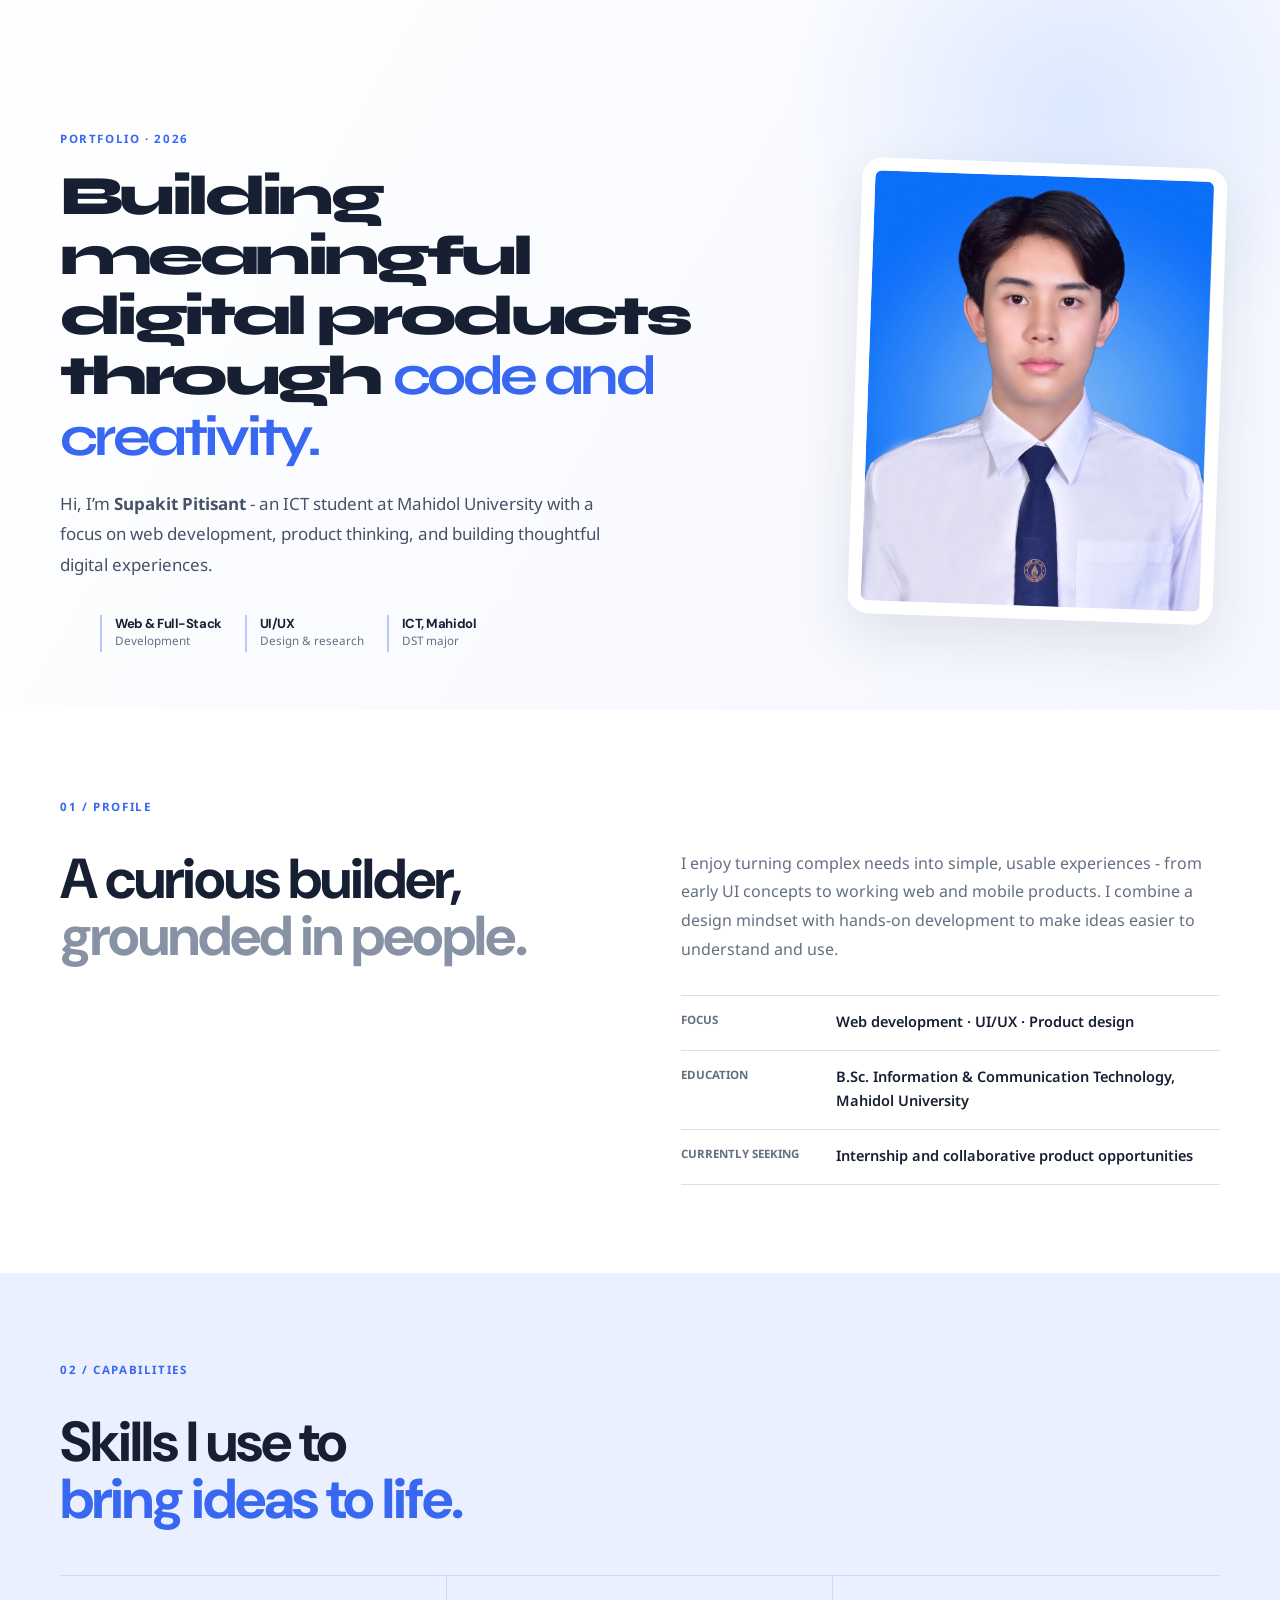
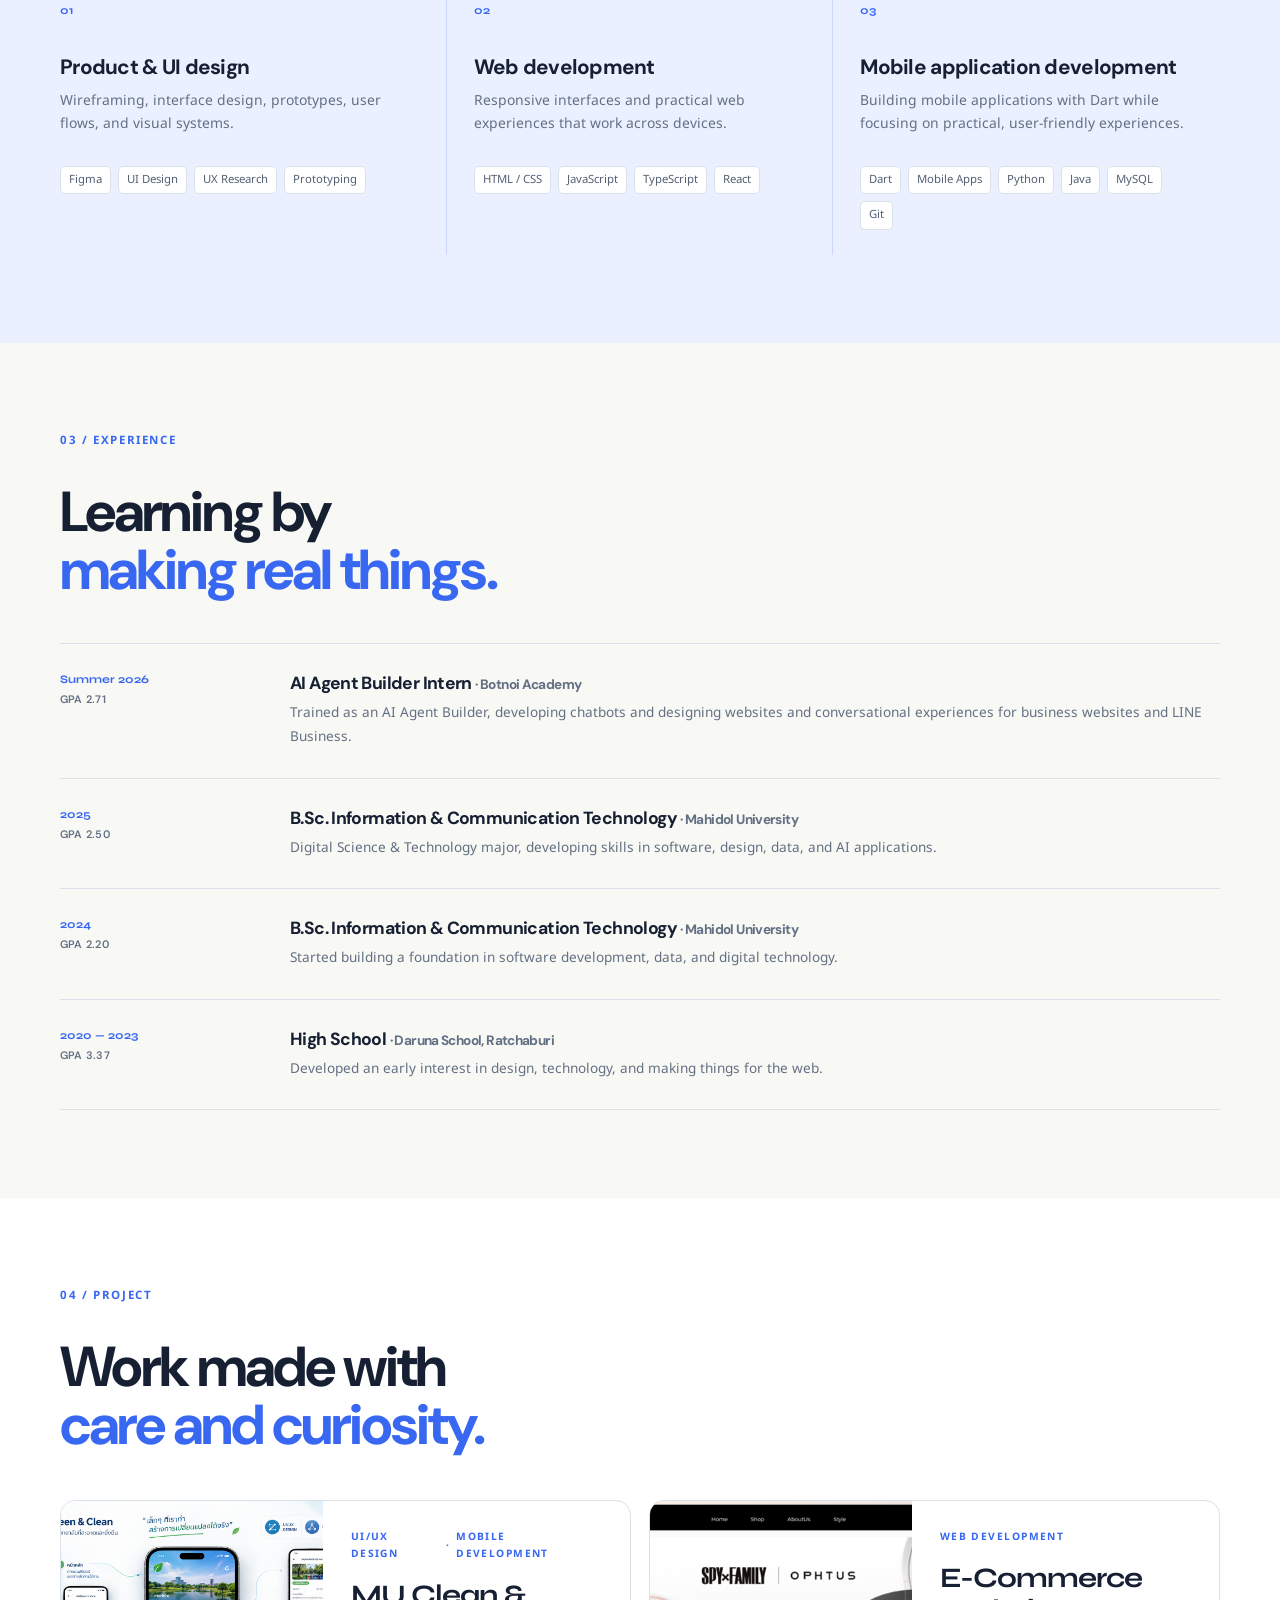
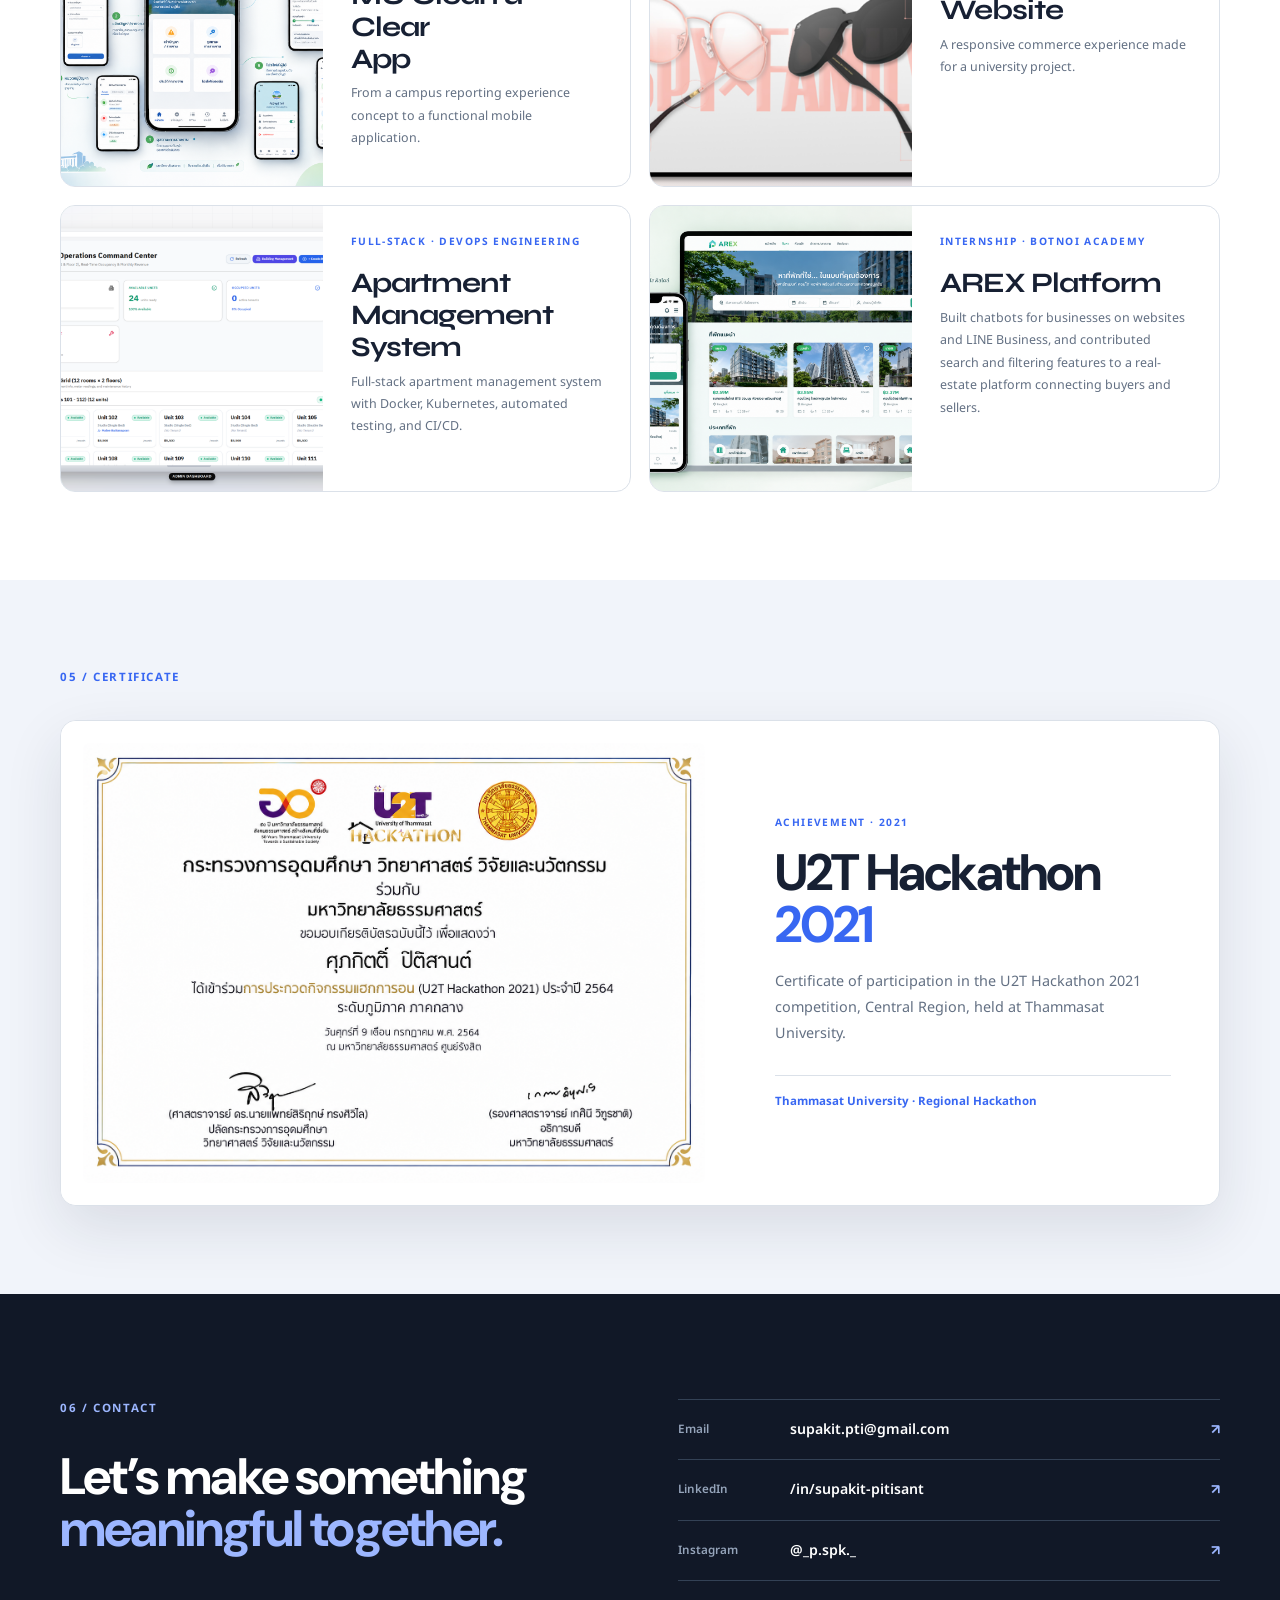
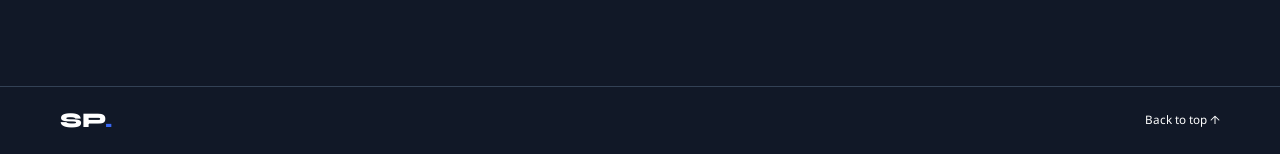
==== commit 58bb5e6d: "Update portfolio content and hero styling" ====
--- a/index.html
+++ b/index.html
@@ -1,8 +1,8 @@
 <!doctype html>
 <html lang="th"><head><meta charset="utf-8"><meta name="viewport" content="width=device-width,initial-scale=1"><meta name="description" content="Portfolio of Supakit Pitisant — ICT student and aspiring full-stack developer."><title>Supakit Pitisant | Portfolio</title><link rel="preconnect" href="https://fonts.googleapis.com"><link rel="preconnect" href="https://fonts.gstatic.com" crossorigin><link href="https://fonts.googleapis.com/css2?family=DM+Sans:wght@400;500;600;700&family=Noto+Sans+Thai:wght@400;500;600;700&family=Syne:wght@600;700;800&display=swap" rel="stylesheet"><link rel="stylesheet" href="style.css"></head>
 <body><main id="top">
-<section class="hero"><div class="hero-copy"><p class="eyebrow">PORTFOLIO · 2026</p><h1>Building meaningful digital products through <em>code and creativity.</em></h1><p class="intro">Hi, I’m <strong>Supakit Pitisant</strong> — an ICT student at Mahidol University with a focus on web development, product thinking, and building thoughtful digital experiences.</p><ul class="quick-facts"><li><b>Web &amp; Full-Stack</b><span>Development</span></li><li><b>UI/UX</b><span>Design &amp; research</span></li><li><b>ICT, Mahidol</b><span>DST major</span></li></ul></div><div class="portrait-wrap"><img src="photo.jpg" alt="Portrait of Supakit Pitisant" class="portrait"></div></section>
-<section class="section about" id="about"><p class="section-label">01 / PROFILE</p><div class="about-grid"><div><h2>A curious builder,<br><em>grounded in people.</em></h2></div><div class="about-copy"><p>I enjoy turning complex needs into simple, usable experiences — from early UI concepts to working web and mobile products. I combine a design mindset with hands-on development to make ideas easier to understand and use.</p><dl><div><dt>Focus</dt><dd>Web development · UI/UX · Product design</dd></div><div><dt>Education</dt><dd>B.Sc. Information &amp; Communication Technology, Mahidol University</dd></div><div><dt>Currently seeking</dt><dd>Internship and collaborative product opportunities</dd></div></dl></div></div></section>
+<section class="hero"><div class="hero-copy"><p class="eyebrow">PORTFOLIO · 2026</p><h1>Building meaningful digital products through <em>code and creativity.</em></h1><p class="intro">Hi, I’m <strong>Supakit Pitisant</strong> - an ICT student at Mahidol University with a focus on web development, product thinking, and building thoughtful digital experiences.</p><ul class="quick-facts"><li><b>Web &amp; Full-Stack</b><span>Development</span></li><li><b>UI/UX</b><span>Design &amp; research</span></li><li><b>ICT, Mahidol</b><span>DST major</span></li></ul></div><div class="portrait-wrap"><img src="photo.jpg" alt="Portrait of Supakit Pitisant" class="portrait"></div></section>
+<section class="section about" id="about"><p class="section-label">01 / PROFILE</p><div class="about-grid"><div><h2>A curious builder,<br><em>grounded in people.</em></h2></div><div class="about-copy"><p>I enjoy turning complex needs into simple, usable experiences - from early UI concepts to working web and mobile products. I combine a design mindset with hands-on development to make ideas easier to understand and use.</p><dl><div><dt>Focus</dt><dd>Web development · UI/UX · Product design</dd></div><div><dt>Education</dt><dd>B.Sc. Information &amp; Communication Technology, Mahidol University</dd></div><div><dt>Currently seeking</dt><dd>Internship and collaborative product opportunities</dd></div></dl></div></div></section>
 <section class="section skills-panel" id="skills"><p class="section-label">02 / CAPABILITIES</p><div class="section-heading"><h2>Skills I use to<br><em>bring ideas to life.</em></h2><p>A growing toolkit across design, web development, mobile applications, and technical collaboration.</p></div><div class="capabilities"><article><p class="skill-number">01</p><h3>Product &amp; UI design</h3><p>Wireframing, interface design, prototypes, user flows, and visual systems.</p><div class="tags"><span>Figma</span><span>UI Design</span><span>UX Research</span><span>Prototyping</span></div></article><article><p class="skill-number">02</p><h3>Web development</h3><p>Responsive interfaces and practical web experiences that work across devices.</p><div class="tags"><span>HTML / CSS</span><span>JavaScript</span><span>TypeScript</span><span>React</span></div></article><article><p class="skill-number">03</p><h3>Mobile application development</h3><p>Building mobile applications with Dart while focusing on practical, user-friendly experiences.</p><div class="tags"><span>Dart</span><span>Mobile Apps</span><span>Python</span><span>Java</span><span>MySQL</span><span>Git</span></div></article></div></section>
 <section class="section projects-section" id="projects"><p class="section-label">04 / PROJECT</p><div class="projects-heading"><h2>Work made with<br><em>care and curiosity.</em></h2><p>Click a project for a short case-study overview.<br>Every card is ready for your project image.</p></div><div class="projects">
 <!-- Add JPG/PNG images in assets/projects using the file names shown on each card. -->
--- a/style.css
+++ b/style.css
@@ -843,7 +843,7 @@
 
 .hero {
     min-height: 640px;
-    padding-top: 10px;
+    padding-top: 130px;
     padding-bottom: 58px
 }
 
